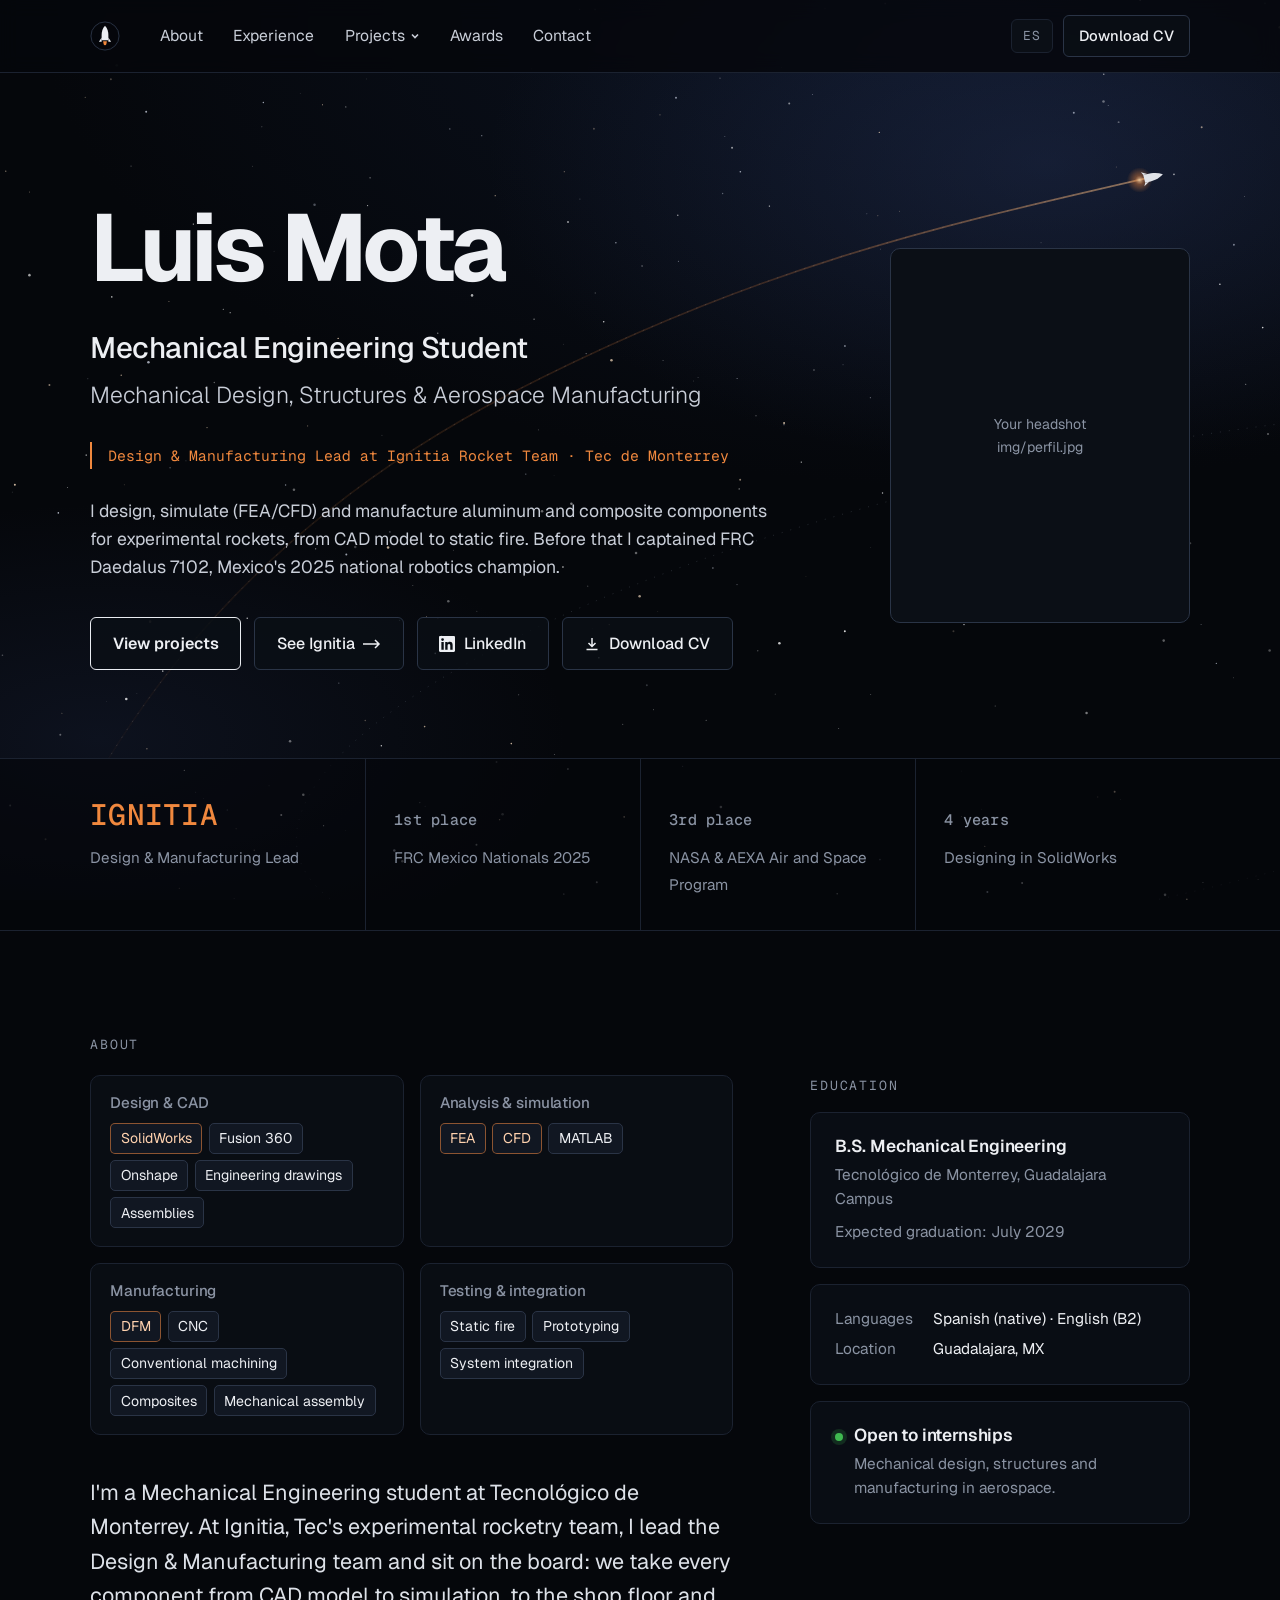
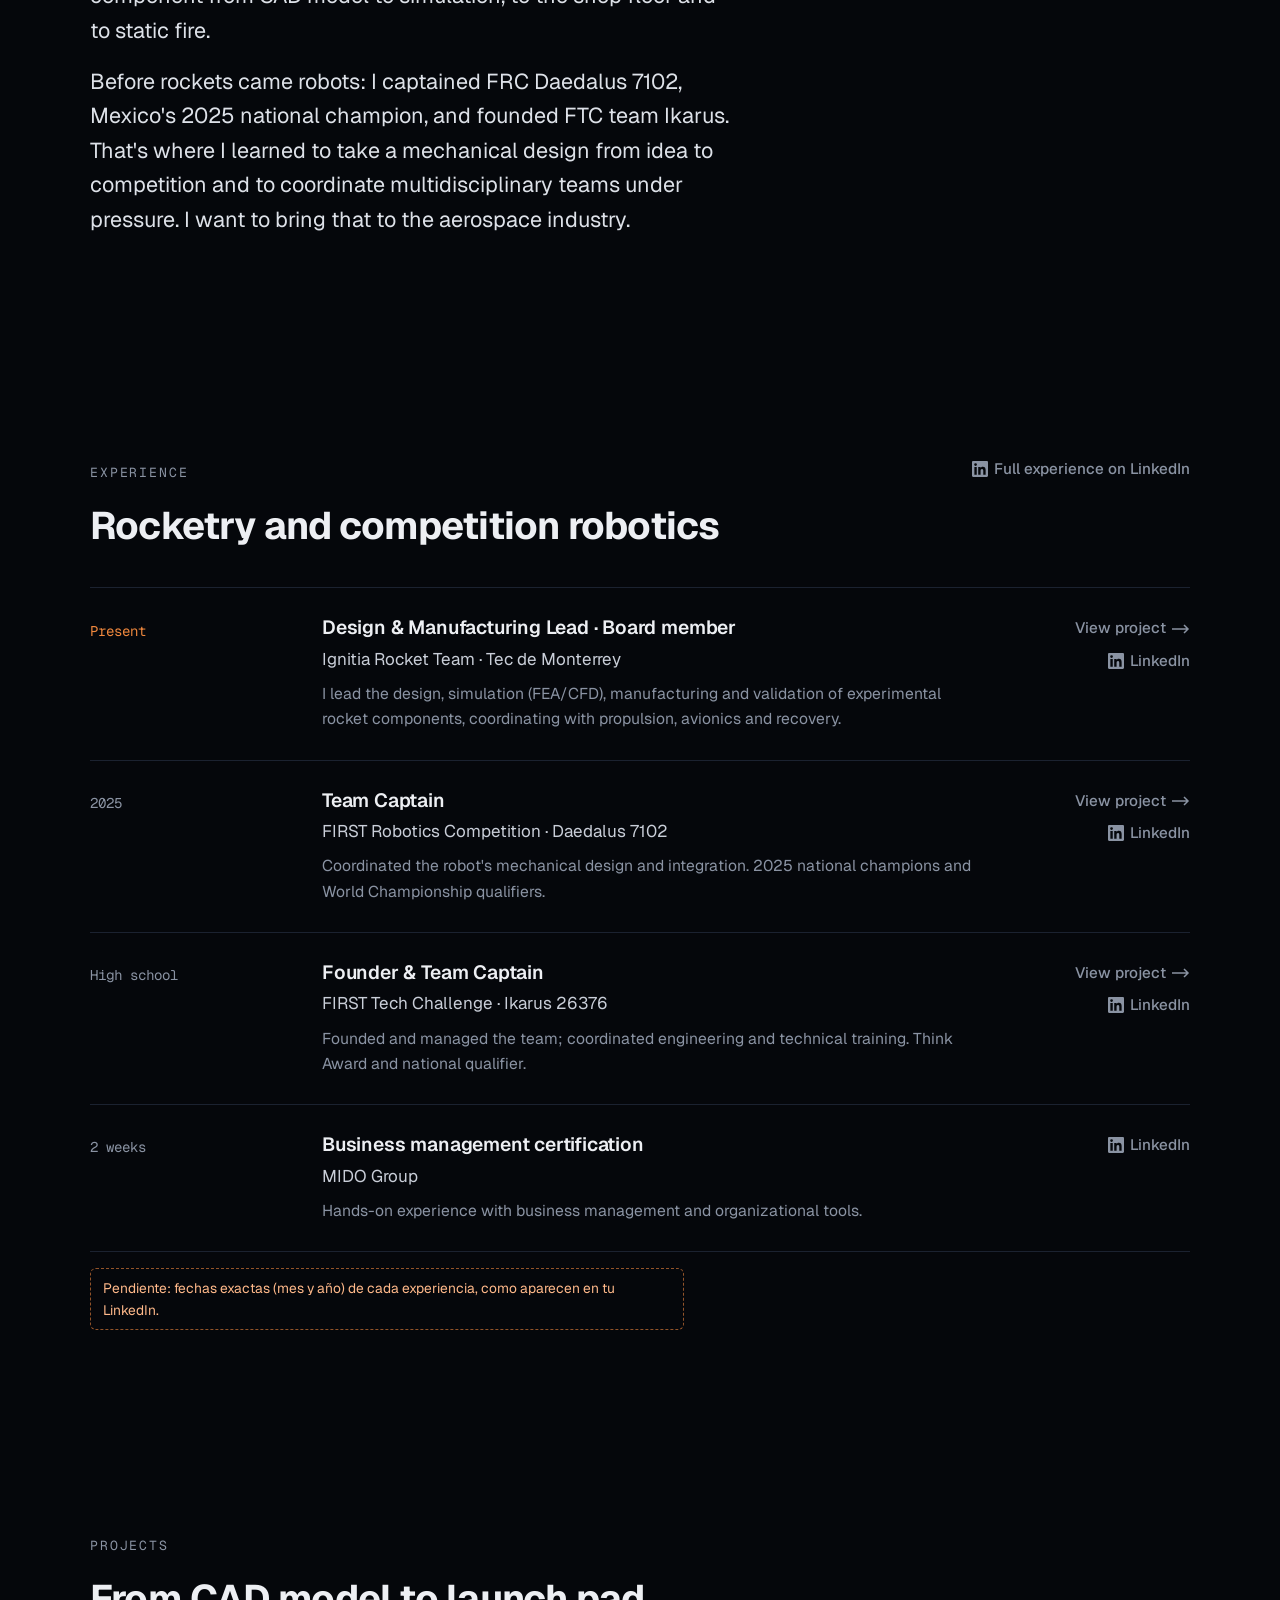
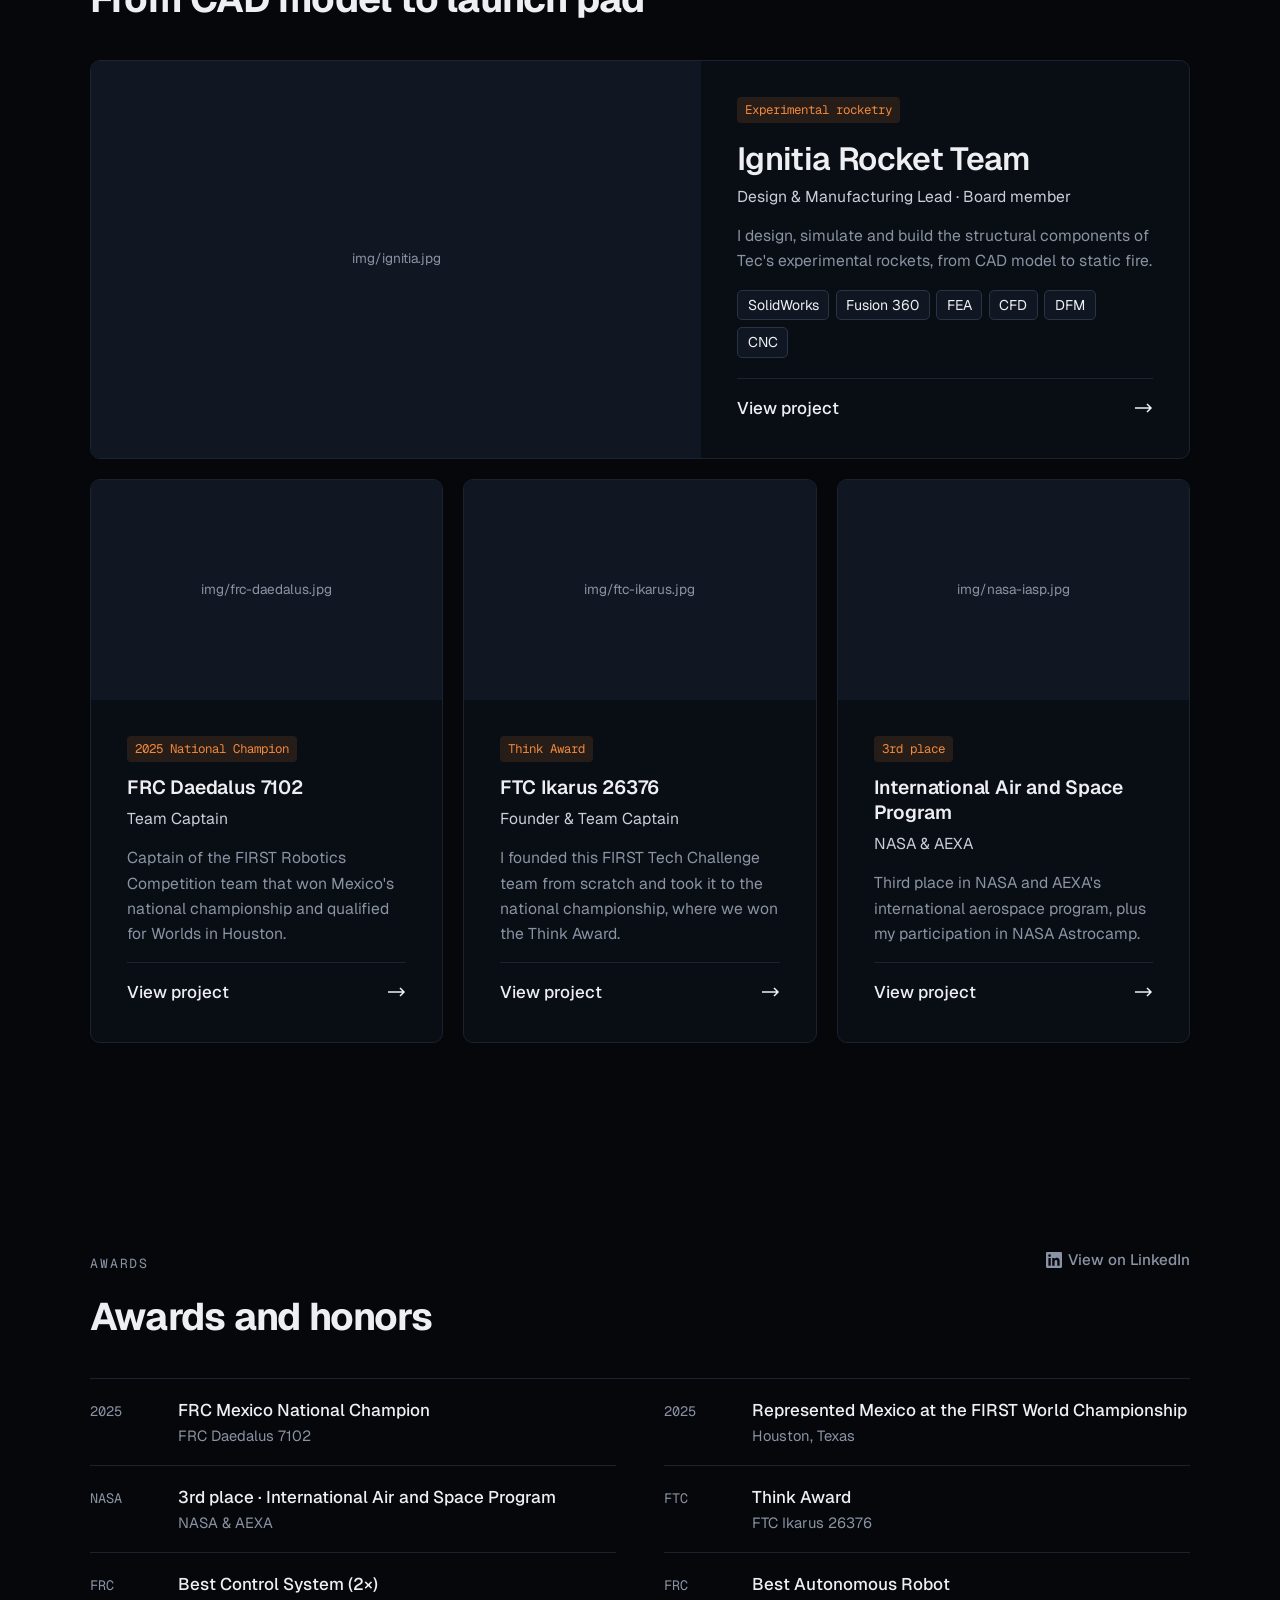
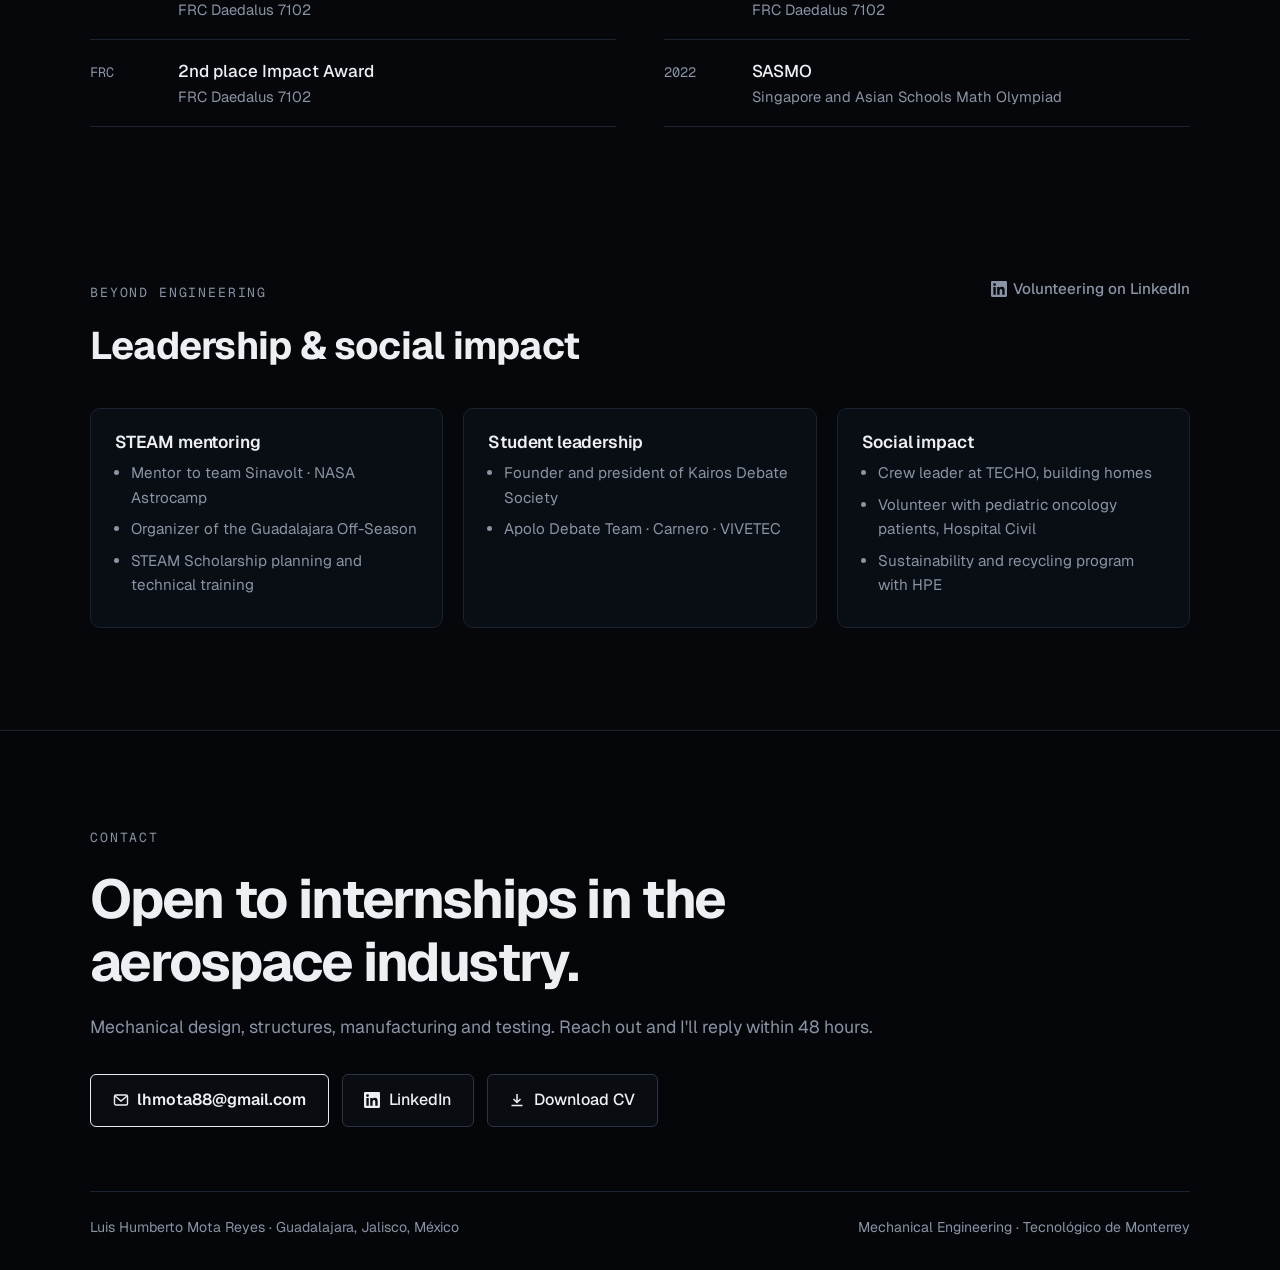
==== index.html @ 88ef59f8 "Add files via upload" ====
<!DOCTYPE html>
<html lang="es" data-lang="es" data-title-es="Luis Mota — Ingeniería Mecánica · Aeroespacial" data-title-en="Luis Mota — Mechanical Engineering · Aerospace">
<head>
<meta charset="utf-8">
<meta name="viewport" content="width=device-width, initial-scale=1">
<title>Luis Mota — Ingeniería Mecánica · Aeroespacial</title>
<meta name="description" content="Luis Humberto Mota Reyes, estudiante de Ingeniería Mecánica en el Tec de Monterrey. Líder de Diseño y Manufactura en Ignitia Rocket Team. Diseño mecánico, FEA, CFD y manufactura aeroespacial.">
<meta name="theme-color" content="#05070B">
<meta property="og:title" content="Luis Mota — Mechanical Engineering · Aerospace">
<meta property="og:description" content="Luis Humberto Mota Reyes, estudiante de Ingeniería Mecánica en el Tec de Monterrey. Líder de Diseño y Manufactura en Ignitia Rocket Team. Diseño mecánico, FEA, CFD y manufactura aeroespacial.">
<meta property="og:type" content="website">
<meta property="og:locale" content="es_MX"><meta property="og:locale:alternate" content="en_US">
<link rel="icon" href="data:image/svg+xml,<svg viewBox='0 0 32 32' aria-hidden='true'><circle cx='16' cy='16' r='15' fill='none' stroke='%232A3446'/><path d='M16 5c2.6 2.6 3.6 6 3.6 10v5.5h-7.2V15c0-4 1-7.4 3.6-10z' fill='%23EDEFF3'/><path d='M12.4 17.5 9.5 22h2.9zM19.6 17.5l2.9 4.5h-2.9z' fill='%23EDEFF3'/><path d='M14 21.5h4l-.6 3.2c-.4 1.6-2.4 1.6-2.8 0z' fill='%23F0883E'/></svg>">
<link rel="preconnect" href="https://fonts.googleapis.com"><link rel="preconnect" href="https://fonts.gstatic.com" crossorigin>
<link href="https://fonts.googleapis.com/css2?family=Geist:wght@300..800&family=Geist+Mono:wght@400;500&display=swap" rel="stylesheet">
<link rel="stylesheet" href="assets/styles.css">
</head>
<body>
<div class="sky" aria-hidden="true"></div>
<header class="top">
  <div class="wrap">
    <a class="logo" href="index.html" aria-label="Luis Mota"><svg viewBox="0 0 32 32" aria-hidden="true"><circle cx="16" cy="16" r="15" fill="none" stroke="#2A3446"/>
<path d="M16 5c2.6 2.6 3.6 6 3.6 10v5.5h-7.2V15c0-4 1-7.4 3.6-10z" fill="#EDEFF3"/>
<path d="M12.4 17.5 9.5 22h2.9zM19.6 17.5l2.9 4.5h-2.9z" fill="#EDEFF3"/>
<path d="M14 21.5h4l-.6 3.2c-.4 1.6-2.4 1.6-2.8 0z" fill="#F0883E"/></svg></a>
    <nav class="nav" aria-label="Principal">
      <a href="index.html#sobre-mi"><span data-l="es">Sobre mí</span><span data-l="en">About</span></a>
      <a href="index.html#experiencia"><span data-l="es">Experiencia</span><span data-l="en">Experience</span></a>
      <div class="dd"><button type="button" aria-haspopup="true"><span data-l="es">Proyectos</span><span data-l="en">Projects</span><svg viewBox="0 0 10 10" aria-hidden="true"><path d="M2 3.5l3 3 3-3"/></svg></button><div class="dd-menu"><a href="proyectos/ignitia.html">Ignitia Rocket Team<small><span data-l="es">Líder de Diseño y Manufactura · Mesa directiva</span><span data-l="en">Design &amp; Manufacturing Lead · Board member</span></small></a><a href="proyectos/frc-daedalus.html">FRC Daedalus 7102<small><span data-l="es">Capitán</span><span data-l="en">Team Captain</span></small></a><a href="proyectos/ftc-ikarus.html">FTC Ikarus 26376<small><span data-l="es">Fundador y capitán</span><span data-l="en">Founder &amp; Team Captain</span></small></a><a href="proyectos/nasa-iasp.html">International Air and Space Program<small><span data-l="es">NASA &amp; AEXA</span><span data-l="en">NASA &amp; AEXA</span></small></a></div></div>
      <a href="index.html#reconocimientos"><span data-l="es">Reconocimientos</span><span data-l="en">Awards</span></a>
      <a href="index.html#contacto"><span data-l="es">Contacto</span><span data-l="en">Contact</span></a>
    </nav>
    <div class="right">
      <button type="button" class="lang-btn">EN</button>
      <a class="btn sm" href="cv/Luis_Mota_CV.pdf" download><span data-l="es">Descargar CV</span><span data-l="en">Download CV</span></a>
    </div>
  </div>
</header>
<main><section class="hero" id="inicio">
  <div class="wrap">
    <div>
      <h1>Luis Mota</h1>
      <p class="t1" data-l="es">Estudiante de Ingeniería Mecánica</p><p class="t1" data-l="en">Mechanical Engineering Student</p>
      <p class="t2" data-l="es">Diseño mecánico, estructuras y manufactura aeroespacial</p><p class="t2" data-l="en">Mechanical Design, Structures &amp; Aerospace Manufacturing</p>
      <p class="roleline" data-l="es">Líder de Diseño y Manufactura en Ignitia Rocket Team · Tec de Monterrey</p><p class="roleline" data-l="en">Design &amp; Manufacturing Lead at Ignitia Rocket Team · Tec de Monterrey</p>
      <p class="desc" data-l="es">Diseño, simulo (FEA/CFD) y fabrico componentes de aluminio y materiales compuestos para cohetes experimentales, del modelo CAD a la prueba estática. Antes fui capitán de FRC Daedalus 7102, campeón nacional de robótica 2025.</p><p class="desc" data-l="en">I design, simulate (FEA/CFD) and manufacture aluminum and composite components for experimental rockets, from CAD model to static fire. Before that I captained FRC Daedalus 7102, Mexico's 2025 national robotics champion.</p>
      <div class="cta">
        <a class="btn primary" href="#proyectos"><span data-l="es">Ver proyectos</span><span data-l="en">View projects</span></a>
        <a class="btn" href="proyectos/ignitia.html"><span data-l="es">Ver Ignitia</span><span data-l="en">See Ignitia</span><svg class="arrow" viewBox="0 0 18 10" aria-hidden="true"><path d="M0 5h16M12 1l4 4-4 4"/></svg></a>
        <a class="btn" href="https://www.linkedin.com/in/luis-humberto-mota-reyes-05086a364" target="_blank" rel="noopener"><svg class="ico" viewBox="0 0 24 24" fill="currentColor" aria-hidden="true"><path d="M20.45 20.45h-3.56v-5.57c0-1.33-.02-3.04-1.85-3.04-1.85 0-2.14 1.45-2.14 2.94v5.67H9.34V9h3.42v1.56h.05c.48-.9 1.64-1.85 3.37-1.85 3.6 0 4.27 2.37 4.27 5.46v6.28zM5.34 7.43a2.06 2.06 0 1 1 0-4.13 2.06 2.06 0 0 1 0 4.13zM7.12 20.45H3.56V9h3.56v11.45zM22.22 0H1.77C.79 0 0 .77 0 1.73v20.54C0 23.23.79 24 1.77 24h20.45c.98 0 1.78-.77 1.78-1.73V1.73C24 .77 23.2 0 22.22 0z"/></svg>LinkedIn</a>
        <a class="btn" href="cv/Luis_Mota_CV.pdf" download><svg class="ico" viewBox="0 0 16 16" fill="none" stroke="currentColor" stroke-width="1.5" aria-hidden="true"><path d="M8 2v8M4.5 7 8 10.5 11.5 7M2.5 13.5h11"/></svg><span data-l="es">Descargar CV</span><span data-l="en">Download CV</span></a>
      </div>
    </div>
    <figure class="photo" style="margin:0">
      <img src="img/perfil.jpg" alt="Luis Humberto Mota Reyes" onerror="this.remove()">
      <span class="ph-txt"><span data-l="es">Tu foto profesional<br>img/perfil.jpg</span><span data-l="en">Your headshot<br>img/perfil.jpg</span></span>
    </figure>
  </div>
</section>
<div class="stats">
  <div class="wrap">
    <div class="stat"><b>IGNITIA</b><span><span data-l="es">Líder de Diseño y Manufactura</span><span data-l="en">Design &amp; Manufacturing Lead</span></span></div>
    <div class="stat"><b><span data-l="es">1er lugar</span><span data-l="en">1st place</span></b><span><span data-l="es">Nacional FRC México 2025</span><span data-l="en">FRC Mexico Nationals 2025</span></span></div>
    <div class="stat"><b><span data-l="es">3er lugar</span><span data-l="en">3rd place</span></b><span>NASA &amp; AEXA Air and Space Program</span></div>
    <div class="stat"><b><span data-l="es">4 años</span><span data-l="en">4 years</span></b><span><span data-l="es">Diseño en SolidWorks</span><span data-l="en">Designing in SolidWorks</span></span></div>
  </div>
</div>
<section id="sobre-mi">
  <div class="wrap">
    <span class="label"><span data-l="es">SOBRE MÍ</span><span data-l="en">ABOUT</span></span>
    <div class="about">
      <div>
        <div class="skills"><div class="skill"><h3><span data-l="es">Diseño y CAD</span><span data-l="en">Design &amp; CAD</span></h3><ul class="chips"><li class="key">SolidWorks</li><li>Fusion 360</li><li>Onshape</li><li><span data-l="es">Planos de ingeniería</span><span data-l="en">Engineering drawings</span></li><li><span data-l="es">Ensambles</span><span data-l="en">Assemblies</span></li></ul></div><div class="skill"><h3><span data-l="es">Análisis y simulación</span><span data-l="en">Analysis &amp; simulation</span></h3><ul class="chips"><li class="key">FEA</li><li class="key">CFD</li><li>MATLAB</li></ul></div><div class="skill"><h3><span data-l="es">Manufactura</span><span data-l="en">Manufacturing</span></h3><ul class="chips"><li class="key">DFM</li><li>CNC</li><li><span data-l="es">Maquinado convencional</span><span data-l="en">Conventional machining</span></li><li><span data-l="es">Materiales compuestos</span><span data-l="en">Composites</span></li><li><span data-l="es">Ensamble mecánico</span><span data-l="en">Mechanical assembly</span></li></ul></div><div class="skill"><h3><span data-l="es">Pruebas e integración</span><span data-l="en">Testing &amp; integration</span></h3><ul class="chips"><li>Static fire</li><li><span data-l="es">Desarrollo de prototipos</span><span data-l="en">Prototyping</span></li><li><span data-l="es">Integración de sistemas</span><span data-l="en">System integration</span></li></ul></div></div>
        <p class="lead" data-l="es">Soy estudiante de Ingeniería Mecánica en el Tecnológico de Monterrey. En Ignitia, el equipo de cohetería experimental del Tec, lidero el equipo de Diseño y Manufactura y formo parte de la mesa directiva: llevamos cada componente del modelo CAD a la simulación, al taller y a la prueba estática.</p><p class="lead" data-l="en">I'm a Mechanical Engineering student at Tecnológico de Monterrey. At Ignitia, Tec's experimental rocketry team, I lead the Design &amp; Manufacturing team and sit on the board: we take every component from CAD model to simulation, to the shop floor and to static fire.</p>
        <p class="lead" data-l="es">Antes de los cohetes vinieron los robots: fui capitán de FRC Daedalus 7102, campeón nacional en 2025, y fundé el equipo FTC Ikarus. Ahí aprendí a llevar un diseño mecánico de la idea a la competencia y a coordinar equipos multidisciplinarios bajo presión. Busco aplicar eso en la industria aeroespacial.</p><p class="lead" data-l="en">Before rockets came robots: I captained FRC Daedalus 7102, Mexico's 2025 national champion, and founded FTC team Ikarus. That's where I learned to take a mechanical design from idea to competition and to coordinate multidisciplinary teams under pressure. I want to bring that to the aerospace industry.</p>
      </div>
      <aside class="side">
        <span class="label" style="margin:0"><span data-l="es">EDUCACIÓN</span><span data-l="en">EDUCATION</span></span>
        <div class="card">
          <h3><span data-l="es">Ingeniería Mecánica</span><span data-l="en">B.S. Mechanical Engineering</span></h3>
          <p><span data-l="es">Tecnológico de Monterrey, Campus Guadalajara</span><span data-l="en">Tecnológico de Monterrey, Guadalajara Campus</span></p>
          <p style="margin-top:.5rem"><span data-l="es">Graduación esperada: julio 2029</span><span data-l="en">Expected graduation: July 2029</span></p>
        </div>
        <div class="card">
          <dl>
            <dt><span data-l="es">Idiomas</span><span data-l="en">Languages</span></dt><dd><span data-l="es">Español (nativo) · Inglés (B2)</span><span data-l="en">Spanish (native) · English (B2)</span></dd>
            <dt><span data-l="es">Ubicación</span><span data-l="en">Location</span></dt><dd>Guadalajara, MX</dd>
          </dl>
        </div>
        <div class="card open-to"><i aria-hidden="true"></i><div><h3><span data-l="es">Disponible para prácticas</span><span data-l="en">Open to internships</span></h3><p><span data-l="es">Diseño mecánico, estructuras y manufactura en el sector aeroespacial.</span><span data-l="en">Mechanical design, structures and manufacturing in aerospace.</span></p></div></div>
      </aside>
    </div>
  </div>
</section>
<section id="experiencia">
  <div class="wrap">
    <div class="sec-head">
      <div><span class="label"><span data-l="es">EXPERIENCIA</span><span data-l="en">EXPERIENCE</span></span><h2><span data-l="es">Cohetería y robótica de competencia</span><span data-l="en">Rocketry and competition robotics</span></h2></div>
      <a class="more" href="https://www.linkedin.com/in/luis-humberto-mota-reyes-05086a364/details/experience/" target="_blank" rel="noopener"><svg class="ico" viewBox="0 0 24 24" fill="currentColor" aria-hidden="true"><path d="M20.45 20.45h-3.56v-5.57c0-1.33-.02-3.04-1.85-3.04-1.85 0-2.14 1.45-2.14 2.94v5.67H9.34V9h3.42v1.56h.05c.48-.9 1.64-1.85 3.37-1.85 3.6 0 4.27 2.37 4.27 5.46v6.28zM5.34 7.43a2.06 2.06 0 1 1 0-4.13 2.06 2.06 0 0 1 0 4.13zM7.12 20.45H3.56V9h3.56v11.45zM22.22 0H1.77C.79 0 0 .77 0 1.73v20.54C0 23.23.79 24 1.77 24h20.45c.98 0 1.78-.77 1.78-1.73V1.73C24 .77 23.2 0 22.22 0z"/></svg><span data-l="es">Experiencia completa en LinkedIn</span><span data-l="en">Full experience on LinkedIn</span></a>
    </div>
    <ol class="exp"><li class="now">
  <span class="when"><span data-l="es">Actual</span><span data-l="en">Present</span></span>
  <div><h3><span data-l="es">Líder de Diseño y Manufactura · Mesa directiva</span><span data-l="en">Design &amp; Manufacturing Lead · Board member</span></h3><span class="org">Ignitia Rocket Team · Tec de Monterrey</span><p data-l="es">Lidero el diseño, simulación (FEA/CFD), manufactura y validación de componentes de cohetes experimentales, en coordinación con propulsión, aviónica y recuperación.</p><p data-l="en">I lead the design, simulation (FEA/CFD), manufacturing and validation of experimental rocket components, coordinating with propulsion, avionics and recovery.</p></div>
  <div class="links"><a class="more" href="proyectos/ignitia.html"><span data-l="es">Ver proyecto</span><span data-l="en">View project</span><svg class="arrow" viewBox="0 0 18 10" aria-hidden="true"><path d="M0 5h16M12 1l4 4-4 4"/></svg></a><a class="more" href="https://www.linkedin.com/in/luis-humberto-mota-reyes-05086a364/details/experience/" target="_blank" rel="noopener"><svg class="ico" viewBox="0 0 24 24" fill="currentColor" aria-hidden="true"><path d="M20.45 20.45h-3.56v-5.57c0-1.33-.02-3.04-1.85-3.04-1.85 0-2.14 1.45-2.14 2.94v5.67H9.34V9h3.42v1.56h.05c.48-.9 1.64-1.85 3.37-1.85 3.6 0 4.27 2.37 4.27 5.46v6.28zM5.34 7.43a2.06 2.06 0 1 1 0-4.13 2.06 2.06 0 0 1 0 4.13zM7.12 20.45H3.56V9h3.56v11.45zM22.22 0H1.77C.79 0 0 .77 0 1.73v20.54C0 23.23.79 24 1.77 24h20.45c.98 0 1.78-.77 1.78-1.73V1.73C24 .77 23.2 0 22.22 0z"/></svg>LinkedIn</a></div>
</li><li>
  <span class="when"><span data-l="es">2025</span><span data-l="en">2025</span></span>
  <div><h3><span data-l="es">Capitán</span><span data-l="en">Team Captain</span></h3><span class="org">FIRST Robotics Competition · Daedalus 7102</span><p data-l="es">Coordiné el diseño mecánico y la integración del robot. Campeones nacionales 2025 y clasificados al Mundial en Houston.</p><p data-l="en">Coordinated the robot's mechanical design and integration. 2025 national champions and World Championship qualifiers.</p></div>
  <div class="links"><a class="more" href="proyectos/frc-daedalus.html"><span data-l="es">Ver proyecto</span><span data-l="en">View project</span><svg class="arrow" viewBox="0 0 18 10" aria-hidden="true"><path d="M0 5h16M12 1l4 4-4 4"/></svg></a><a class="more" href="https://www.linkedin.com/in/luis-humberto-mota-reyes-05086a364/details/experience/" target="_blank" rel="noopener"><svg class="ico" viewBox="0 0 24 24" fill="currentColor" aria-hidden="true"><path d="M20.45 20.45h-3.56v-5.57c0-1.33-.02-3.04-1.85-3.04-1.85 0-2.14 1.45-2.14 2.94v5.67H9.34V9h3.42v1.56h.05c.48-.9 1.64-1.85 3.37-1.85 3.6 0 4.27 2.37 4.27 5.46v6.28zM5.34 7.43a2.06 2.06 0 1 1 0-4.13 2.06 2.06 0 0 1 0 4.13zM7.12 20.45H3.56V9h3.56v11.45zM22.22 0H1.77C.79 0 0 .77 0 1.73v20.54C0 23.23.79 24 1.77 24h20.45c.98 0 1.78-.77 1.78-1.73V1.73C24 .77 23.2 0 22.22 0z"/></svg>LinkedIn</a></div>
</li><li>
  <span class="when"><span data-l="es">Preparatoria</span><span data-l="en">High school</span></span>
  <div><h3><span data-l="es">Fundador y capitán</span><span data-l="en">Founder &amp; Team Captain</span></h3><span class="org">FIRST Tech Challenge · Ikarus 26376</span><p data-l="es">Fundé y administré el equipo; coordiné la ingeniería y la capacitación técnica. Think Award y clasificación al nacional.</p><p data-l="en">Founded and managed the team; coordinated engineering and technical training. Think Award and national qualifier.</p></div>
  <div class="links"><a class="more" href="proyectos/ftc-ikarus.html"><span data-l="es">Ver proyecto</span><span data-l="en">View project</span><svg class="arrow" viewBox="0 0 18 10" aria-hidden="true"><path d="M0 5h16M12 1l4 4-4 4"/></svg></a><a class="more" href="https://www.linkedin.com/in/luis-humberto-mota-reyes-05086a364/details/experience/" target="_blank" rel="noopener"><svg class="ico" viewBox="0 0 24 24" fill="currentColor" aria-hidden="true"><path d="M20.45 20.45h-3.56v-5.57c0-1.33-.02-3.04-1.85-3.04-1.85 0-2.14 1.45-2.14 2.94v5.67H9.34V9h3.42v1.56h.05c.48-.9 1.64-1.85 3.37-1.85 3.6 0 4.27 2.37 4.27 5.46v6.28zM5.34 7.43a2.06 2.06 0 1 1 0-4.13 2.06 2.06 0 0 1 0 4.13zM7.12 20.45H3.56V9h3.56v11.45zM22.22 0H1.77C.79 0 0 .77 0 1.73v20.54C0 23.23.79 24 1.77 24h20.45c.98 0 1.78-.77 1.78-1.73V1.73C24 .77 23.2 0 22.22 0z"/></svg>LinkedIn</a></div>
</li><li>
  <span class="when"><span data-l="es">2 semanas</span><span data-l="en">2 weeks</span></span>
  <div><h3><span data-l="es">Certificación en gestión empresarial</span><span data-l="en">Business management certification</span></h3><span class="org">MIDO Group</span><p data-l="es">Experiencia práctica con herramientas de gestión empresarial y organización.</p><p data-l="en">Hands-on experience with business management and organizational tools.</p></div>
  <div class="links"><a class="more" href="https://www.linkedin.com/in/luis-humberto-mota-reyes-05086a364/details/experience/" target="_blank" rel="noopener"><svg class="ico" viewBox="0 0 24 24" fill="currentColor" aria-hidden="true"><path d="M20.45 20.45h-3.56v-5.57c0-1.33-.02-3.04-1.85-3.04-1.85 0-2.14 1.45-2.14 2.94v5.67H9.34V9h3.42v1.56h.05c.48-.9 1.64-1.85 3.37-1.85 3.6 0 4.27 2.37 4.27 5.46v6.28zM5.34 7.43a2.06 2.06 0 1 1 0-4.13 2.06 2.06 0 0 1 0 4.13zM7.12 20.45H3.56V9h3.56v11.45zM22.22 0H1.77C.79 0 0 .77 0 1.73v20.54C0 23.23.79 24 1.77 24h20.45c.98 0 1.78-.77 1.78-1.73V1.73C24 .77 23.2 0 22.22 0z"/></svg>LinkedIn</a></div>
</li></ol>
    <span class="todo">Pendiente: fechas exactas (mes y año) de cada experiencia, como aparecen en tu LinkedIn.</span>
  </div>
</section>
<section id="proyectos">
  <div class="wrap">
    <div class="sec-head">
      <div><span class="label"><span data-l="es">PROYECTOS</span><span data-l="en">PROJECTS</span></span><h2><span data-l="es">Del modelo CAD a la plataforma de lanzamiento</span><span data-l="en">From CAD model to launch pad</span></h2></div>
    </div>
    <a class="feature" href="proyectos/ignitia.html">
  <figure class="media"><img src="img/ignitia.jpg" alt="Ignitia Rocket Team" loading="lazy" onerror="this.remove()"><span class="ph-txt">img/ignitia.jpg</span></figure>
  <div class="pbody">
    <span class="tag"><span data-l="es">Cohetería experimental</span><span data-l="en">Experimental rocketry</span></span>
    <h3>Ignitia Rocket Team</h3>
    <span class="role"><span data-l="es">Líder de Diseño y Manufactura · Mesa directiva</span><span data-l="en">Design &amp; Manufacturing Lead · Board member</span></span>
    <p data-l="es">Diseño, simulo y fabrico los componentes estructurales de los cohetes experimentales del Tec, del modelo CAD a la prueba estática.</p><p data-l="en">I design, simulate and build the structural components of Tec's experimental rockets, from CAD model to static fire.</p>
    <ul class="chips"><li>SolidWorks</li><li>Fusion 360</li><li>FEA</li><li>CFD</li><li>DFM</li><li>CNC</li></ul>
    <span class="go"><span data-l="es">Ver proyecto</span><span data-l="en">View project</span><svg class="arrow" viewBox="0 0 18 10" aria-hidden="true"><path d="M0 5h16M12 1l4 4-4 4"/></svg></span>
  </div>
</a>
    <div class="grid3"><a class="proj" href="proyectos/frc-daedalus.html">
  <figure class="media"><img src="img/frc-daedalus.jpg" alt="FRC Daedalus 7102" loading="lazy" onerror="this.remove()"><span class="ph-txt">img/frc-daedalus.jpg</span></figure>
  <div class="pbody">
    <span class="tag"><span data-l="es">Campeón Nacional 2025</span><span data-l="en">2025 National Champion</span></span>
    <h3>FRC Daedalus 7102</h3>
    <span class="role"><span data-l="es">Capitán</span><span data-l="en">Team Captain</span></span>
    <p data-l="es">Capitán del equipo de FIRST Robotics Competition que ganó el campeonato nacional de México y clasificó al Mundial en Houston.</p><p data-l="en">Captain of the FIRST Robotics Competition team that won Mexico's national championship and qualified for Worlds in Houston.</p>
    
    <span class="go"><span data-l="es">Ver proyecto</span><span data-l="en">View project</span><svg class="arrow" viewBox="0 0 18 10" aria-hidden="true"><path d="M0 5h16M12 1l4 4-4 4"/></svg></span>
  </div>
</a><a class="proj" href="proyectos/ftc-ikarus.html">
  <figure class="media"><img src="img/ftc-ikarus.jpg" alt="FTC Ikarus 26376" loading="lazy" onerror="this.remove()"><span class="ph-txt">img/ftc-ikarus.jpg</span></figure>
  <div class="pbody">
    <span class="tag"><span data-l="es">Think Award</span><span data-l="en">Think Award</span></span>
    <h3>FTC Ikarus 26376</h3>
    <span class="role"><span data-l="es">Fundador y capitán</span><span data-l="en">Founder &amp; Team Captain</span></span>
    <p data-l="es">Fundé desde cero este equipo de FIRST Tech Challenge y lo llevamos al campeonato nacional, donde ganamos el Think Award.</p><p data-l="en">I founded this FIRST Tech Challenge team from scratch and took it to the national championship, where we won the Think Award.</p>
    
    <span class="go"><span data-l="es">Ver proyecto</span><span data-l="en">View project</span><svg class="arrow" viewBox="0 0 18 10" aria-hidden="true"><path d="M0 5h16M12 1l4 4-4 4"/></svg></span>
  </div>
</a><a class="proj" href="proyectos/nasa-iasp.html">
  <figure class="media"><img src="img/nasa-iasp.jpg" alt="International Air and Space Program" loading="lazy" onerror="this.remove()"><span class="ph-txt">img/nasa-iasp.jpg</span></figure>
  <div class="pbody">
    <span class="tag"><span data-l="es">3er lugar</span><span data-l="en">3rd place</span></span>
    <h3>International Air and Space Program</h3>
    <span class="role"><span data-l="es">NASA &amp; AEXA</span><span data-l="en">NASA &amp; AEXA</span></span>
    <p data-l="es">Tercer lugar en el programa aeroespacial internacional de NASA y AEXA, además de mi participación en NASA Astrocamp.</p><p data-l="en">Third place in NASA and AEXA's international aerospace program, plus my participation in NASA Astrocamp.</p>
    
    <span class="go"><span data-l="es">Ver proyecto</span><span data-l="en">View project</span><svg class="arrow" viewBox="0 0 18 10" aria-hidden="true"><path d="M0 5h16M12 1l4 4-4 4"/></svg></span>
  </div>
</a></div>
  </div>
</section>
<section id="reconocimientos">
  <div class="wrap">
    <div class="sec-head">
      <div><span class="label"><span data-l="es">RECONOCIMIENTOS</span><span data-l="en">AWARDS</span></span><h2><span data-l="es">Premios y distinciones</span><span data-l="en">Awards and honors</span></h2></div>
      <a class="more" href="https://www.linkedin.com/in/luis-humberto-mota-reyes-05086a364/details/honors/" target="_blank" rel="noopener"><svg class="ico" viewBox="0 0 24 24" fill="currentColor" aria-hidden="true"><path d="M20.45 20.45h-3.56v-5.57c0-1.33-.02-3.04-1.85-3.04-1.85 0-2.14 1.45-2.14 2.94v5.67H9.34V9h3.42v1.56h.05c.48-.9 1.64-1.85 3.37-1.85 3.6 0 4.27 2.37 4.27 5.46v6.28zM5.34 7.43a2.06 2.06 0 1 1 0-4.13 2.06 2.06 0 0 1 0 4.13zM7.12 20.45H3.56V9h3.56v11.45zM22.22 0H1.77C.79 0 0 .77 0 1.73v20.54C0 23.23.79 24 1.77 24h20.45c.98 0 1.78-.77 1.78-1.73V1.73C24 .77 23.2 0 22.22 0z"/></svg><span data-l="es">Ver en LinkedIn</span><span data-l="en">View on LinkedIn</span></a>
    </div>
    <ul class="awards"><li><span class="yr">2025</span><div><strong><span data-l="es">Campeón Nacional FRC México</span><span data-l="en">FRC Mexico National Champion</span></strong><span class="sub">FRC Daedalus 7102</span></div></li><li><span class="yr">2025</span><div><strong><span data-l="es">Representante de México en el Mundial de robótica</span><span data-l="en">Represented Mexico at the FIRST World Championship</span></strong><span class="sub">Houston, Texas</span></div></li><li><span class="yr">NASA</span><div><strong><span data-l="es">3er lugar · International Air and Space Program</span><span data-l="en">3rd place · International Air and Space Program</span></strong><span class="sub">NASA &amp; AEXA</span></div></li><li><span class="yr">FTC</span><div><strong><span data-l="es">Think Award</span><span data-l="en">Think Award</span></strong><span class="sub">FTC Ikarus 26376</span></div></li><li><span class="yr">FRC</span><div><strong><span data-l="es">Mejor Sistema de Control (2 veces)</span><span data-l="en">Best Control System (2×)</span></strong><span class="sub">FRC Daedalus 7102</span></div></li><li><span class="yr">FRC</span><div><strong><span data-l="es">Mejor Robot Autónomo</span><span data-l="en">Best Autonomous Robot</span></strong><span class="sub">FRC Daedalus 7102</span></div></li><li><span class="yr">FRC</span><div><strong><span data-l="es">2º lugar Impact Award</span><span data-l="en">2nd place Impact Award</span></strong><span class="sub">FRC Daedalus 7102</span></div></li><li><span class="yr">2022</span><div><strong><span data-l="es">SASMO</span><span data-l="en">SASMO</span></strong><span class="sub">Singapore and Asian Schools Math Olympiad</span></div></li></ul>
  </div>
</section>
<section id="liderazgo" style="padding-top:clamp(2rem,4vw,3rem)">
  <div class="wrap">
    <div class="sec-head">
      <div><span class="label"><span data-l="es">MÁS ALLÁ DE LA INGENIERÍA</span><span data-l="en">BEYOND ENGINEERING</span></span><h2><span data-l="es">Liderazgo e impacto social</span><span data-l="en">Leadership &amp; social impact</span></h2></div>
      <a class="more" href="https://www.linkedin.com/in/luis-humberto-mota-reyes-05086a364/details/volunteering-experiences/" target="_blank" rel="noopener"><svg class="ico" viewBox="0 0 24 24" fill="currentColor" aria-hidden="true"><path d="M20.45 20.45h-3.56v-5.57c0-1.33-.02-3.04-1.85-3.04-1.85 0-2.14 1.45-2.14 2.94v5.67H9.34V9h3.42v1.56h.05c.48-.9 1.64-1.85 3.37-1.85 3.6 0 4.27 2.37 4.27 5.46v6.28zM5.34 7.43a2.06 2.06 0 1 1 0-4.13 2.06 2.06 0 0 1 0 4.13zM7.12 20.45H3.56V9h3.56v11.45zM22.22 0H1.77C.79 0 0 .77 0 1.73v20.54C0 23.23.79 24 1.77 24h20.45c.98 0 1.78-.77 1.78-1.73V1.73C24 .77 23.2 0 22.22 0z"/></svg><span data-l="es">Voluntariado en LinkedIn</span><span data-l="en">Volunteering on LinkedIn</span></a>
    </div>
    <div class="cols"><div class="card"><h3><span data-l="es">Mentoría STEAM</span><span data-l="en">STEAM mentoring</span></h3><div data-l="es"><ul><li>Mentor del equipo Sinavolt · NASA Astrocamp</li><li>Organización del Off-Season Guadalajara</li><li>Planeación de la Beca STEAM y capacitaciones técnicas</li></ul></div><div data-l="en"><ul><li>Mentor to team Sinavolt · NASA Astrocamp</li><li>Organizer of the Guadalajara Off-Season</li><li>STEAM Scholarship planning and technical training</li></ul></div></div><div class="card"><h3><span data-l="es">Liderazgo estudiantil</span><span data-l="en">Student leadership</span></h3><div data-l="es"><ul><li>Fundador y presidente de la Sociedad de Debate Kairos</li><li>Equipo de debate Apolo · Carnero · VIVETEC</li></ul></div><div data-l="en"><ul><li>Founder and president of Kairos Debate Society</li><li>Apolo Debate Team · Carnero · VIVETEC</li></ul></div></div><div class="card"><h3><span data-l="es">Impacto social</span><span data-l="en">Social impact</span></h3><div data-l="es"><ul><li>Líder de cuadrilla en TECHO, construcción de viviendas</li><li>Voluntariado con niños de oncología, Hospital Civil</li><li>Programa de sustentabilidad y reciclaje con HPE</li></ul></div><div data-l="en"><ul><li>Crew leader at TECHO, building homes</li><li>Volunteer with pediatric oncology patients, Hospital Civil</li><li>Sustainability and recycling program with HPE</li></ul></div></div></div>
  </div>
</section>
</main>
<section class="contact" id="contacto">
  <div class="wrap">
    <span class="label"><span data-l="es">CONTACTO</span><span data-l="en">CONTACT</span></span>
    <h2><span data-l="es">Abierto a prácticas profesionales en la industria aeroespacial.</span><span data-l="en">Open to internships in the aerospace industry.</span></h2>
    <p><span data-l="es">Diseño mecánico, estructuras, manufactura y pruebas. Escríbeme y te respondo en menos de 48 horas.</span><span data-l="en">Mechanical design, structures, manufacturing and testing. Reach out and I'll reply within 48 hours.</span></p>
    <div class="cta">
      <a class="btn primary" href="mailto:lhmota88@gmail.com"><svg class="ico" viewBox="0 0 16 16" fill="none" stroke="currentColor" stroke-width="1.4" aria-hidden="true"><rect x="1.5" y="3" width="13" height="10" rx="1.5"/><path d="m2 4 6 5 6-5"/></svg>lhmota88@gmail.com</a>
      <a class="btn" href="https://www.linkedin.com/in/luis-humberto-mota-reyes-05086a364" target="_blank" rel="noopener"><svg class="ico" viewBox="0 0 24 24" fill="currentColor" aria-hidden="true"><path d="M20.45 20.45h-3.56v-5.57c0-1.33-.02-3.04-1.85-3.04-1.85 0-2.14 1.45-2.14 2.94v5.67H9.34V9h3.42v1.56h.05c.48-.9 1.64-1.85 3.37-1.85 3.6 0 4.27 2.37 4.27 5.46v6.28zM5.34 7.43a2.06 2.06 0 1 1 0-4.13 2.06 2.06 0 0 1 0 4.13zM7.12 20.45H3.56V9h3.56v11.45zM22.22 0H1.77C.79 0 0 .77 0 1.73v20.54C0 23.23.79 24 1.77 24h20.45c.98 0 1.78-.77 1.78-1.73V1.73C24 .77 23.2 0 22.22 0z"/></svg>LinkedIn</a>
      <a class="btn" href="cv/Luis_Mota_CV.pdf" download><svg class="ico" viewBox="0 0 16 16" fill="none" stroke="currentColor" stroke-width="1.5" aria-hidden="true"><path d="M8 2v8M4.5 7 8 10.5 11.5 7M2.5 13.5h11"/></svg><span data-l="es">Descargar CV</span><span data-l="en">Download CV</span></a>
    </div>
    <div class="foot">
      <span>Luis Humberto Mota Reyes · Guadalajara, Jalisco, México</span>
      <span><span data-l="es">Ingeniería Mecánica · Tecnológico de Monterrey</span><span data-l="en">Mechanical Engineering · Tecnológico de Monterrey</span></span>
    </div>
  </div>
</section>
<script src="assets/main.js"></script>
</body>
</html>
---- assets/styles.css ----
:root{
  --bg:#05070B;
  --surface:#0B0F16;
  --surface-2:#111722;
  --border:#1B2230;
  --border-strong:#2A3446;
  --text:#EDEFF3;
  --muted:#8A93A3;
  --accent:#F0883E;          /* rocket-plume orange */
  --accent-soft:rgba(240,136,62,.12);
  --radius:10px;
  --measure:66ch;
  --mono:"Geist Mono",ui-monospace,monospace;
}
*{box-sizing:border-box}
html{scroll-behavior:smooth;background:var(--bg)}
html[data-lang="es"] [data-l="en"],
html[data-lang="en"] [data-l="es"]{display:none !important}
body{margin:0;color:var(--text);font-family:"Geist",system-ui,sans-serif;font-size:1.0625rem;line-height:1.6;-webkit-font-smoothing:antialiased}
.sky{position:fixed;inset:0;z-index:-1;pointer-events:none;
  background:url("sky.svg") center/cover no-repeat,radial-gradient(120% 90% at 75% 0%,#0C1322 0%,#05070B 60%)}
a{color:inherit}
:focus-visible{outline:2px solid var(--accent);outline-offset:3px;border-radius:4px}
img{max-width:100%;display:block}
.wrap{max-width:1180px;margin:0 auto;padding:0 clamp(1.25rem,4vw,2.5rem)}
p{margin:0 0 1rem;max-width:var(--measure)}
h2{font-weight:700;font-size:clamp(1.7rem,3.2vw,2.4rem);line-height:1.15;letter-spacing:-.02em;margin:0}
h3{font-weight:600;font-size:1.2rem;line-height:1.3;margin:0 0 .3rem;letter-spacing:-.01em}
section{padding:clamp(4rem,8vw,6.5rem) 0}
.label{font-family:var(--mono);font-size:.82rem;color:var(--muted);letter-spacing:.14em;margin:0 0 1.25rem;display:block}
.sec-head{display:flex;flex-wrap:wrap;align-items:baseline;justify-content:space-between;gap:.75rem 1.5rem;margin-bottom:2.5rem}
.sec-head p{margin:.5rem 0 0;color:var(--muted)}
.more{color:var(--muted);font-weight:500;font-size:.95rem;text-decoration:none;display:inline-flex;align-items:center;gap:.4rem}
.more:hover{color:var(--text)}
.ico{width:16px;height:16px;flex:none}
.arrow{width:18px;height:10px;stroke:currentColor;fill:none;stroke-width:1.5;flex:none;transition:transform .2s}

/* ---------- Header ---------- */
.top{position:sticky;top:0;z-index:30;background:rgba(5,7,11,.82);backdrop-filter:blur(10px);border-bottom:1px solid var(--border)}
.top .wrap{display:flex;align-items:center;gap:2.5rem;height:72px}
.logo{display:flex;align-items:center;gap:.6rem;text-decoration:none;font-weight:700;letter-spacing:-.01em}
.logo svg{width:30px;height:30px}
.nav{display:flex;align-items:center;gap:1.9rem;flex:1}
.nav > a,.dd > button{color:#C9CED8;text-decoration:none;font:inherit;font-size:.98rem;background:none;border:0;padding:0;cursor:pointer;display:inline-flex;align-items:center;gap:.3rem}
.nav > a:hover,.dd > button:hover{color:#fff}
.dd{position:relative}
.dd > button svg{width:10px;height:10px;stroke:currentColor;fill:none;stroke-width:1.6}
.dd-menu{position:absolute;top:calc(100% + 14px);left:-1rem;min-width:260px;background:var(--surface);border:1px solid var(--border-strong);border-radius:var(--radius);padding:.5rem;display:none;box-shadow:0 20px 40px rgba(0,0,0,.5)}
.dd-menu::before{content:"";position:absolute;inset:-16px 0 auto;height:16px}
.dd:hover .dd-menu,.dd:focus-within .dd-menu{display:block}
.dd-menu a{display:block;padding:.6rem .8rem;border-radius:6px;text-decoration:none;font-size:.95rem}
.dd-menu a small{display:block;color:var(--muted);font-size:.82rem}
.dd-menu a:hover{background:var(--surface-2)}
.right{display:flex;align-items:center;gap:.6rem;margin-left:auto}
.lang-btn{font-family:var(--mono);font-size:.8rem;letter-spacing:.08em;color:var(--muted);background:var(--surface);border:1px solid var(--border);border-radius:6px;padding:.45rem .7rem;cursor:pointer}
.lang-btn:hover{color:var(--text);border-color:var(--border-strong)}
@media (max-width:900px){.nav{display:none}.top .wrap{gap:1rem}}

/* ---------- Buttons ---------- */
.btn{display:inline-flex;align-items:center;gap:.55rem;font-weight:500;font-size:1rem;padding:.8rem 1.35rem;border-radius:6px;text-decoration:none;border:1px solid var(--border-strong);color:var(--text);background:rgba(11,15,22,.8);transition:border-color .2s,background .2s}
.btn:hover{border-color:#4A5568;background:var(--surface-2)}
.btn.primary{border-color:#E9ECF1;font-weight:600}
.btn.primary:hover{background:#fff;color:#05070B}
.btn.sm{padding:.5rem .95rem;font-size:.92rem}
.btn.accent{border-color:var(--accent);color:#FFD2AE}
.btn.accent:hover{background:var(--accent);color:#120A04}

/* ---------- Hero (same structure as the reference) ---------- */
.hero{padding:clamp(4rem,10vw,8rem) 0 clamp(3.5rem,7vw,5.5rem)}
.hero .wrap{display:grid;grid-template-columns:minmax(0,1fr) 300px;gap:clamp(2rem,5vw,5rem);align-items:center}
.hero h1{font-size:clamp(3rem,7.4vw,6.2rem);font-weight:700;letter-spacing:-.045em;line-height:1;margin:0 0 1.75rem}
.hero .t1{font-size:clamp(1.3rem,2.3vw,1.85rem);font-weight:500;letter-spacing:-.015em;margin:0 0 .4rem;max-width:none}
.hero .t2{font-size:clamp(1.1rem,1.8vw,1.45rem);font-weight:300;color:#C9CED8;margin:0 0 1.75rem;max-width:none}
.hero .roleline{font-family:var(--mono);font-size:.92rem;color:var(--accent);border-left:2px solid var(--accent);padding:.1rem 0 .1rem 1rem;margin:0 0 1.75rem;max-width:none}
.hero .desc{color:#C9CED8;font-size:1.1rem;max-width:58ch;margin-bottom:2.25rem}
.cta{display:flex;flex-wrap:wrap;gap:.8rem}
.photo{position:relative;aspect-ratio:4/5;border-radius:var(--radius);overflow:hidden;background:var(--surface);border:1px solid var(--border-strong);display:flex;align-items:center;justify-content:center}
.photo img{position:absolute;inset:0;width:100%;height:100%;object-fit:cover}
.photo .ph-txt{color:var(--muted);font-size:.88rem;text-align:center;padding:1rem}
@media (max-width:860px){.hero .wrap{grid-template-columns:1fr}.photo{order:-1;width:180px}}

/* stats band */
.stats{border-top:1px solid var(--border);border-bottom:1px solid var(--border);background:rgba(5,7,11,.65)}
.stats .wrap{display:grid;grid-template-columns:repeat(4,1fr)}
.stat{padding:2rem 1.75rem 2rem 0;border-left:1px solid var(--border);padding-left:1.75rem}
.stat:first-child{border-left:0;padding-left:0}
.stat b{display:block;font-family:var(--mono);font-weight:500;font-size:clamp(1.35rem,2.3vw,1.85rem);letter-spacing:.01em;margin-bottom:.35rem}
.stat:first-child b{color:var(--accent)}
.stat span{color:var(--muted);font-size:.95rem}
@media (max-width:860px){.stats .wrap{grid-template-columns:1fr 1fr}.stat:nth-child(3){border-left:0;padding-left:0}.stat:nth-child(n+3){border-top:1px solid var(--border)}}

/* ---------- About ---------- */
.about{display:grid;grid-template-columns:minmax(0,1fr) 380px;gap:clamp(2rem,6vw,5rem);align-items:start}
.skills{display:grid;grid-template-columns:repeat(2,1fr);gap:1rem;margin-bottom:2.5rem}
.skill{background:rgba(11,15,22,.85);border:1px solid var(--border);border-radius:var(--radius);padding:1.1rem 1.2rem}
.skill h3{font-size:.95rem;color:var(--muted);font-weight:500;margin-bottom:.6rem}
.chips{display:flex;flex-wrap:wrap;gap:.4rem;margin:0;padding:0;list-style:none}
.chips li{font-size:.88rem;background:var(--surface-2);border:1px solid var(--border-strong);border-radius:5px;padding:.2rem .6rem}
.chips li.key{border-color:rgba(240,136,62,.55);color:#FFD2AE}
.about .lead{font-size:clamp(1.15rem,1.7vw,1.35rem);line-height:1.6;color:#DDE1E8}
.side{display:flex;flex-direction:column;gap:1rem}
.card{background:rgba(11,15,22,.88);border:1px solid var(--border);border-radius:var(--radius);padding:1.4rem 1.5rem}
.card h3{font-size:1.08rem}
.card p{color:var(--muted);font-size:.96rem;margin:0}
.card dl{margin:0;display:grid;grid-template-columns:auto 1fr;gap:.35rem 1.25rem;font-size:.96rem}
.card dt{color:var(--muted)}
.card dd{margin:0}
.open-to{display:flex;gap:.7rem;align-items:flex-start}
.open-to i{width:8px;height:8px;border-radius:50%;background:#3FB950;box-shadow:0 0 0 4px rgba(63,185,80,.18);margin-top:.55rem;flex:none}
@media (max-width:980px){.about{grid-template-columns:1fr}}
@media (max-width:560px){.skills{grid-template-columns:1fr}}

/* ---------- Experience ---------- */
.exp{list-style:none;margin:0;padding:0;border-top:1px solid var(--border)}
.exp > li{display:grid;grid-template-columns:200px minmax(0,1fr) auto;gap:.5rem 2rem;padding:1.75rem 0;border-bottom:1px solid var(--border);align-items:start}
.exp .when{font-family:var(--mono);font-size:.88rem;color:var(--muted);padding-top:.2rem}
.exp li.now .when{color:var(--accent)}
.exp .org{color:#C9CED8;display:block;margin-bottom:.5rem}
.exp p{color:var(--muted);font-size:.98rem;margin:0}
.exp .links{display:flex;flex-direction:column;gap:.5rem;align-items:flex-end;white-space:nowrap}
@media (max-width:820px){.exp > li{grid-template-columns:1fr}.exp .links{flex-direction:row;align-items:center;gap:1.25rem}}

/* ---------- Projects ---------- */
.feature,.proj{display:grid;text-decoration:none;color:inherit;background:rgba(11,15,22,.9);border:1px solid var(--border);border-radius:var(--radius);overflow:hidden;transition:border-color .2s}
.feature:hover,.proj:hover{border-color:#3A4558}
.feature:hover .arrow,.proj:hover .arrow{transform:translateX(4px)}
.feature{grid-template-columns:1.25fr 1fr;margin-bottom:1.25rem}
.media{position:relative;background:var(--surface-2);display:flex;align-items:center;justify-content:center;margin:0;overflow:hidden}
.media img{position:absolute;inset:0;width:100%;height:100%;object-fit:cover}
.media .ph-txt{color:var(--muted);font-size:.85rem;text-align:center;padding:1rem}
.feature .media{min-height:380px}
.proj .media{aspect-ratio:16/10}
.pbody{padding:clamp(1.4rem,3vw,2.25rem);display:flex;flex-direction:column}
.feature h3{font-size:clamp(1.5rem,2.6vw,2rem);letter-spacing:-.02em}
.tag{align-self:flex-start;font-family:var(--mono);font-size:.78rem;color:var(--accent);background:var(--accent-soft);border-radius:4px;padding:.2rem .5rem;margin-bottom:.9rem}
.role{color:#C9CED8;display:block;margin-bottom:.9rem;font-size:.98rem}
.pbody p{color:var(--muted);font-size:.98rem}
.pbody .chips{margin-bottom:1.25rem}
.go{margin-top:auto;padding-top:1rem;border-top:1px solid var(--border);font-weight:500;display:flex;justify-content:space-between;align-items:center}
.grid3{display:grid;grid-template-columns:repeat(3,1fr);gap:1.25rem}
.proj{grid-template-rows:auto 1fr}
@media (max-width:980px){.grid3{grid-template-columns:1fr 1fr}}
@media (max-width:860px){.feature{grid-template-columns:1fr}.feature .media{min-height:220px}}
@media (max-width:620px){.grid3{grid-template-columns:1fr}}

/* ---------- Awards ---------- */
.awards{list-style:none;margin:0;padding:0;display:grid;grid-template-columns:1fr 1fr;gap:0 3rem;border-top:1px solid var(--border)}
.awards li{display:grid;grid-template-columns:4.5rem 1fr;gap:1rem;padding:1.1rem 0;border-bottom:1px solid var(--border);align-items:baseline}
.awards .yr{font-family:var(--mono);color:var(--muted);font-size:.85rem}
.awards strong{font-weight:500}
.awards .sub{display:block;color:var(--muted);font-size:.92rem}
@media (max-width:760px){.awards{grid-template-columns:1fr}}

/* ---------- Leadership (short) ---------- */
.cols{display:grid;grid-template-columns:repeat(3,1fr);gap:1.25rem}
.cols ul{margin:.5rem 0 0;padding-left:1rem;color:var(--muted);font-size:.95rem}
.cols li{margin-bottom:.45rem}
@media (max-width:820px){.cols{grid-template-columns:1fr}}

/* ---------- Contact ---------- */
.contact{border-top:1px solid var(--border);background:rgba(5,7,11,.7);padding:clamp(4rem,8vw,6rem) 0 2rem}
.contact h2{font-size:clamp(2rem,4.6vw,3.4rem);max-width:18ch;margin-bottom:1.25rem;letter-spacing:-.03em}
.contact p{color:var(--muted);font-size:1.1rem}
.contact .cta{margin:2rem 0 4rem}
.foot{display:flex;flex-wrap:wrap;justify-content:space-between;gap:1rem;color:var(--muted);font-size:.88rem;border-top:1px solid var(--border);padding-top:1.5rem}

/* pending markers: remove once filled */
.todo{display:block;margin:1rem 0 0;font-size:.86rem;color:#FFB98A;border:1px dashed rgba(240,136,62,.6);padding:.5rem .75rem;border-radius:6px;max-width:var(--measure)}

/* =================== Project detail page =================== */
.crumb{display:inline-flex;align-items:center;gap:.5rem;color:var(--muted);text-decoration:none;font-weight:500;font-size:.95rem;margin:2.5rem 0 2rem}
.crumb:hover{color:var(--text)}
.crumb .arrow{transform:scaleX(-1)}
.p-head h1{font-size:clamp(2.4rem,6vw,4.8rem);font-weight:700;letter-spacing:-.04em;line-height:1.02;margin:0 0 1.25rem}
.p-head .sum{font-size:clamp(1.1rem,1.6vw,1.3rem);color:#C9CED8;max-width:62ch}
.meta{display:grid;grid-template-columns:repeat(3,auto);justify-content:start;gap:.5rem 3.5rem;margin:2rem 0 2.5rem;padding:1.25rem 0;border-top:1px solid var(--border);border-bottom:1px solid var(--border)}
.meta dt{font-family:var(--mono);font-size:.78rem;letter-spacing:.1em;color:var(--muted)}
.meta dd{margin:.2rem 0 0;font-weight:500}
.cover{aspect-ratio:21/9;border-radius:var(--radius);border:1px solid var(--border);margin-bottom:clamp(3rem,6vw,4.5rem)}
.p-body{display:grid;grid-template-columns:minmax(0,1fr) 300px;gap:clamp(2rem,5vw,4.5rem);align-items:start;padding-bottom:clamp(3rem,6vw,5rem)}
.p-body h2{font-size:clamp(1.3rem,2.2vw,1.65rem);margin-bottom:1rem}
.blk{margin-bottom:2.75rem}
.blk p{color:#C9CED8}
.pts{margin:0;padding-left:1.15rem;max-width:var(--measure);color:#C9CED8}
.pts li{margin-bottom:.55rem}
.spec{position:sticky;top:96px}
.spec dl{display:block}
.spec dt{margin-top:1rem;font-size:.85rem}
.spec dt:first-child{margin-top:0}
.spec dd{margin:.25rem 0 0}
.gallery{display:grid;grid-template-columns:repeat(3,1fr);gap:1rem}
.gallery .media{aspect-ratio:4/3;border-radius:var(--radius);border:1px solid var(--border)}
.next{display:flex;justify-content:space-between;align-items:center;gap:1rem;text-decoration:none;padding:1.5rem 1.75rem;margin-bottom:clamp(3rem,6vw,5rem);background:rgba(11,15,22,.9);border:1px solid var(--border);border-radius:var(--radius)}
.next:hover{border-color:#3A4558}
.next:hover .arrow{transform:translateX(5px)}
.next small{display:block;color:var(--muted);font-size:.85rem}
.next strong{font-size:clamp(1.2rem,2.3vw,1.6rem);letter-spacing:-.02em;font-weight:600}
@media (max-width:900px){.p-body{grid-template-columns:1fr}.spec{position:static;order:-1}.gallery{grid-template-columns:1fr 1fr}.cover{aspect-ratio:16/10}.meta{grid-template-columns:1fr 1fr}}
@media (max-width:520px){.gallery{grid-template-columns:1fr}}

/* launch trajectory lives only in the hero */
.hero{position:relative;overflow:hidden}
.hero::before{content:"";position:absolute;inset:0;z-index:-1;pointer-events:none;
  background:url("launch.svg") right top/cover no-repeat;opacity:.95}
@media (max-width:860px){.hero::before{opacity:.5}}
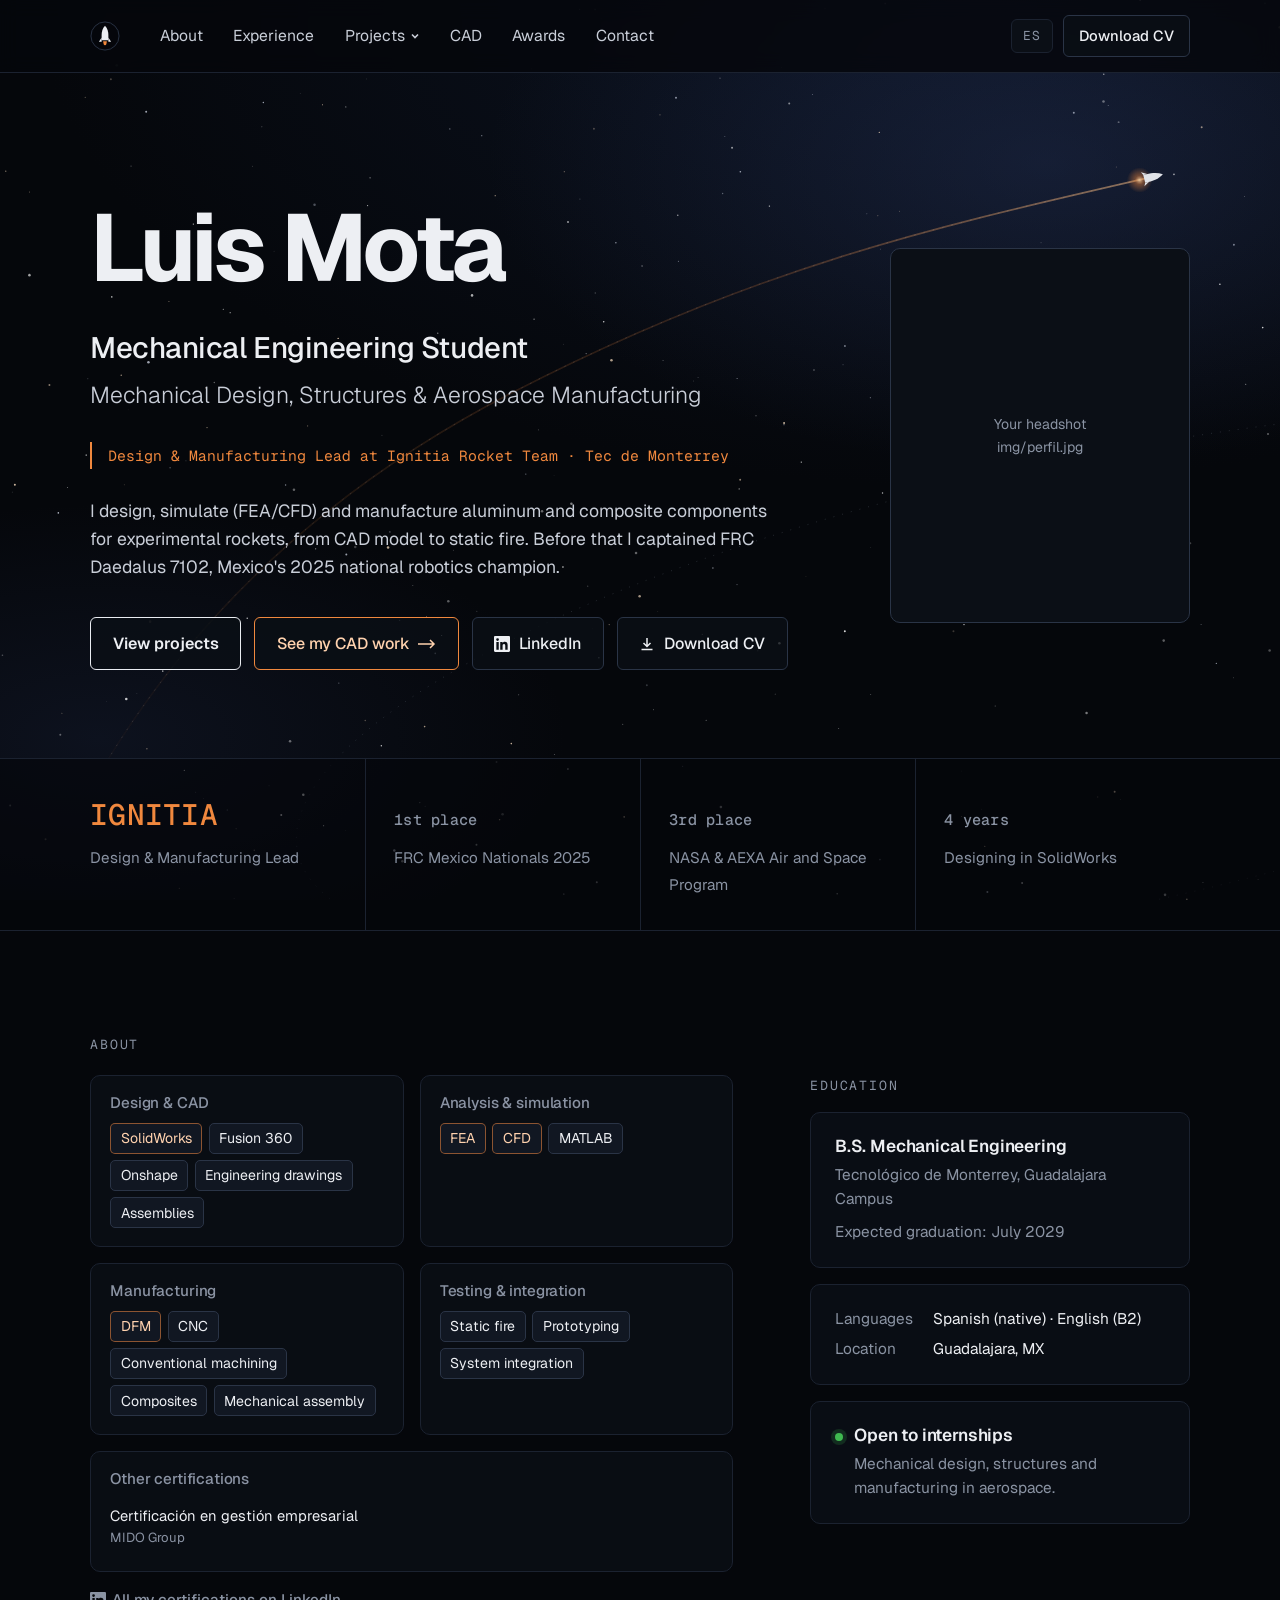
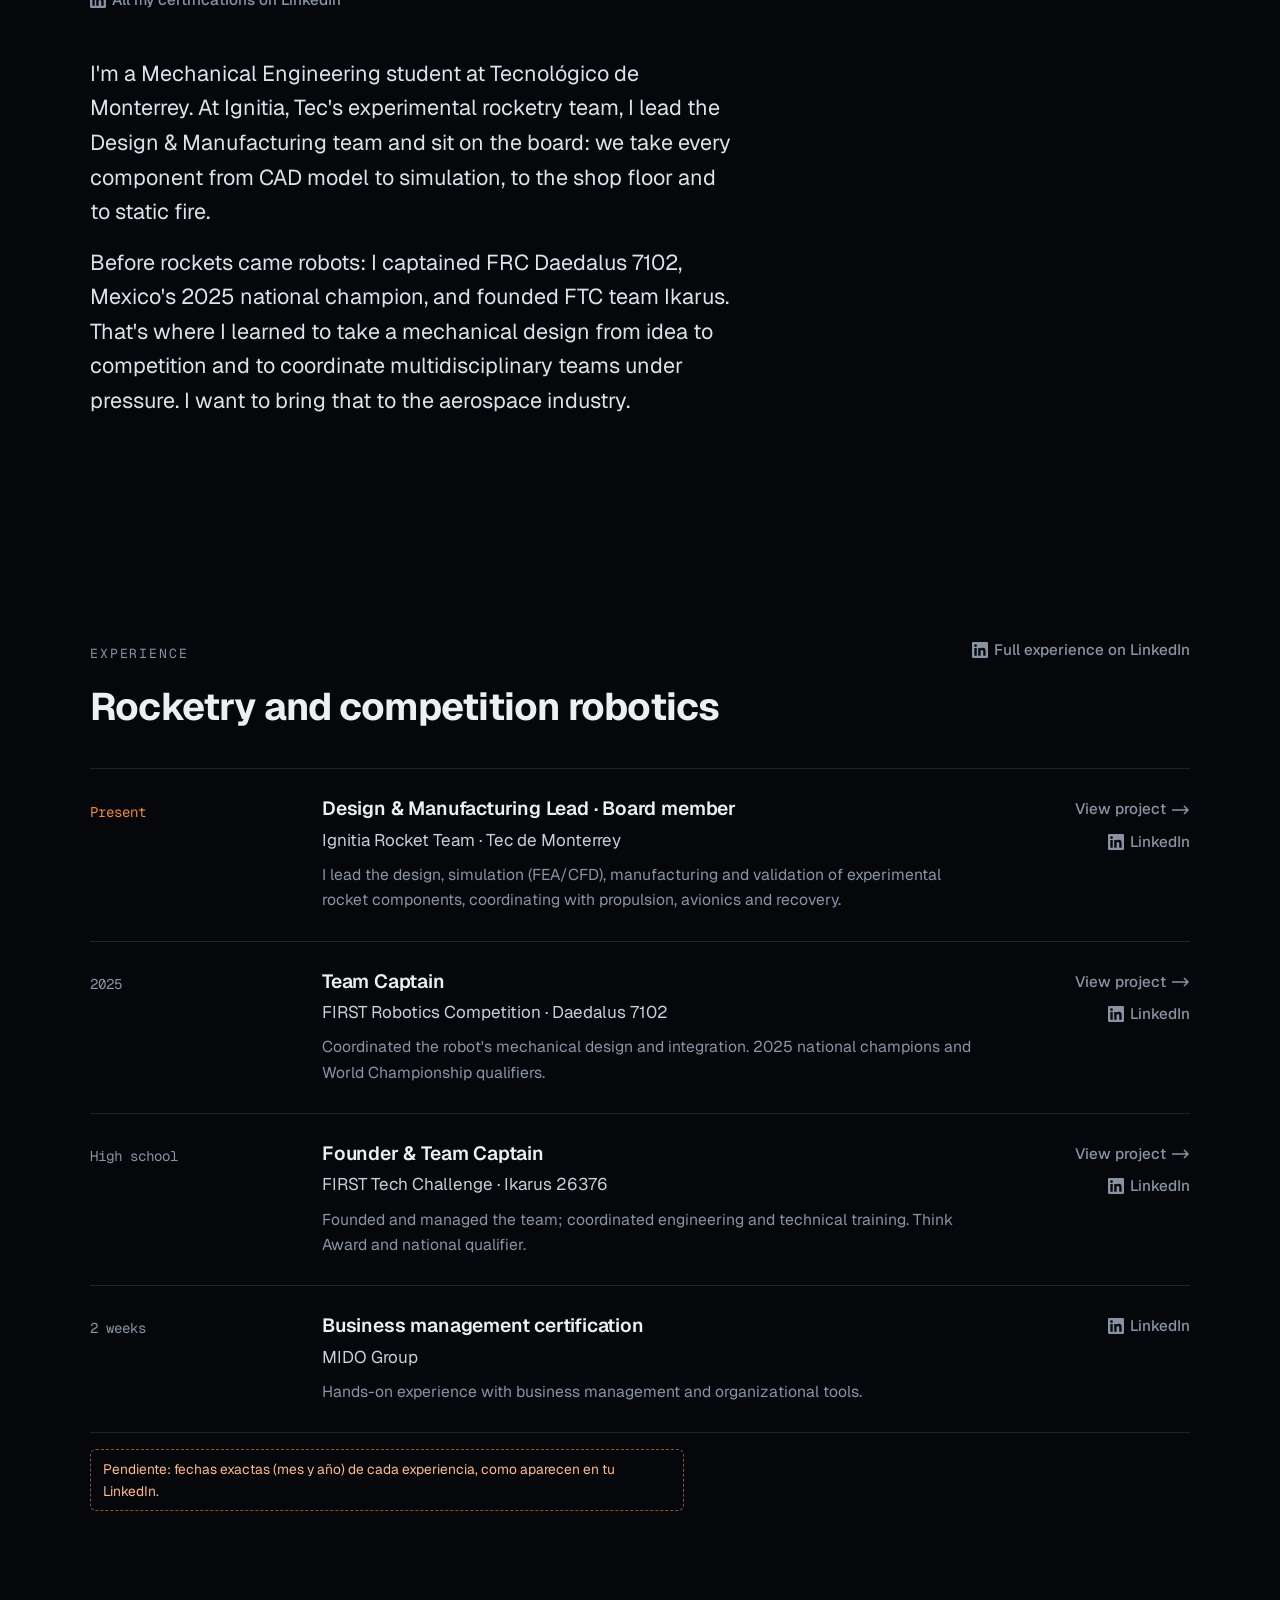
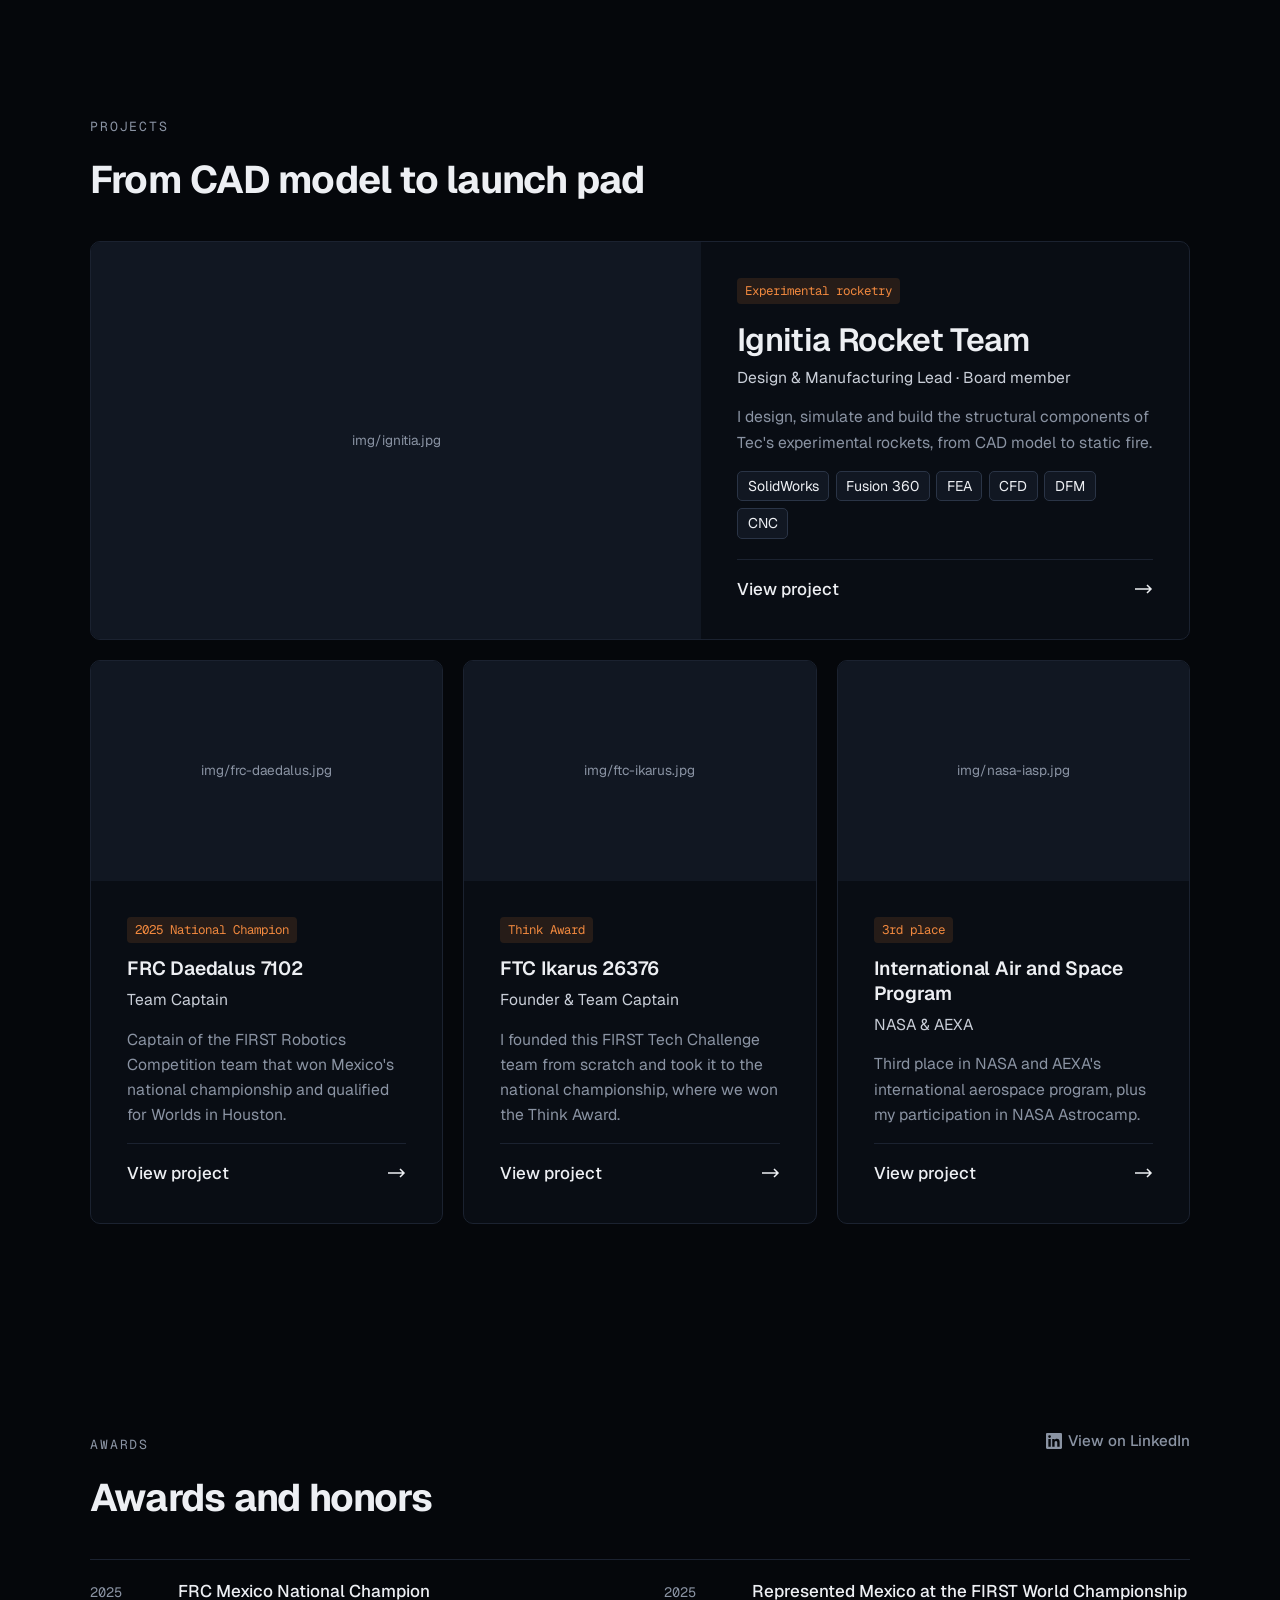
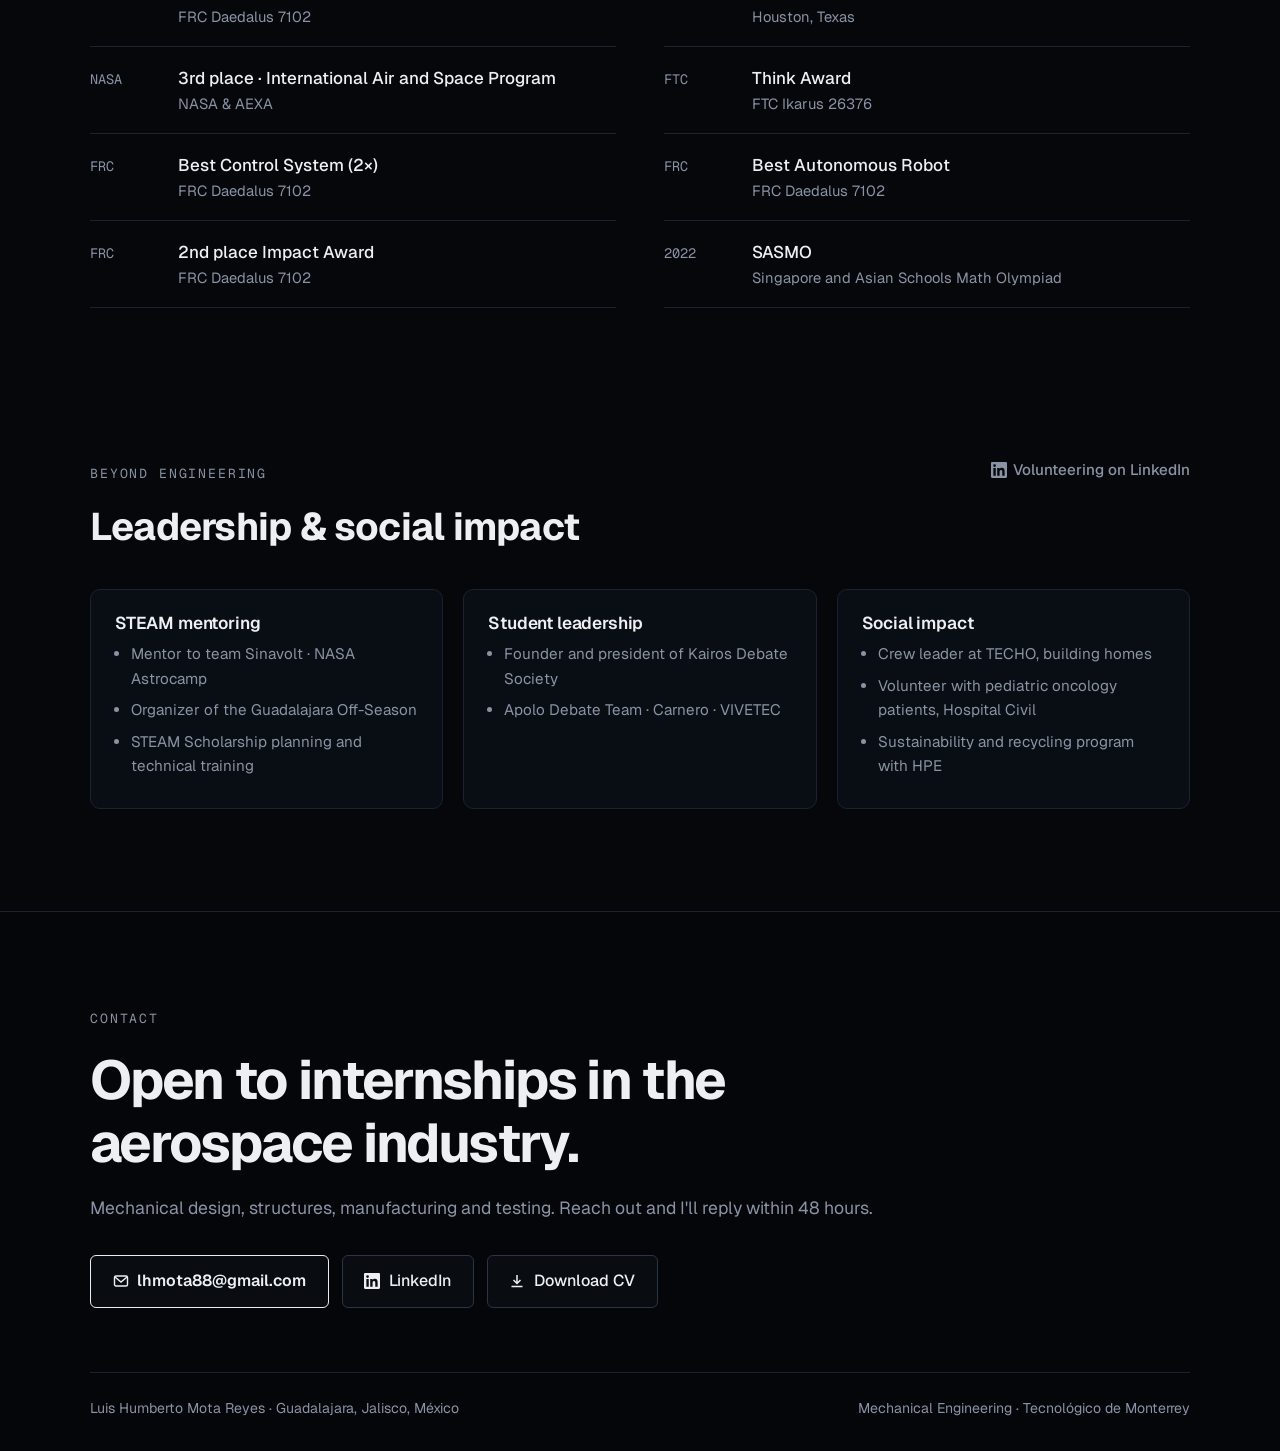
==== commit ce29db3b: "Add files via upload" ====
--- a/index.html
+++ b/index.html
@@ -1,5 +1,5 @@
 <!DOCTYPE html>
-<html lang="es" data-lang="es" data-title-es="Luis Mota — Ingeniería Mecánica · Aeroespacial" data-title-en="Luis Mota — Mechanical Engineering · Aerospace">
+<html lang="es" data-lang="es" data-base="" data-title-es="Luis Mota — Ingeniería Mecánica · Aeroespacial" data-title-en="Luis Mota — Mechanical Engineering · Aerospace">
 <head>
 <meta charset="utf-8">
 <meta name="viewport" content="width=device-width, initial-scale=1">
@@ -27,6 +27,7 @@
       <a href="index.html#sobre-mi"><span data-l="es">Sobre mí</span><span data-l="en">About</span></a>
       <a href="index.html#experiencia"><span data-l="es">Experiencia</span><span data-l="en">Experience</span></a>
       <div class="dd"><button type="button" aria-haspopup="true"><span data-l="es">Proyectos</span><span data-l="en">Projects</span><svg viewBox="0 0 10 10" aria-hidden="true"><path d="M2 3.5l3 3 3-3"/></svg></button><div class="dd-menu"><a href="proyectos/ignitia.html">Ignitia Rocket Team<small><span data-l="es">Líder de Diseño y Manufactura · Mesa directiva</span><span data-l="en">Design &amp; Manufacturing Lead · Board member</span></small></a><a href="proyectos/frc-daedalus.html">FRC Daedalus 7102<small><span data-l="es">Capitán</span><span data-l="en">Team Captain</span></small></a><a href="proyectos/ftc-ikarus.html">FTC Ikarus 26376<small><span data-l="es">Fundador y capitán</span><span data-l="en">Founder &amp; Team Captain</span></small></a><a href="proyectos/nasa-iasp.html">International Air and Space Program<small><span data-l="es">NASA &amp; AEXA</span><span data-l="en">NASA &amp; AEXA</span></small></a></div></div>
+      <a href="cad.html">CAD</a>
       <a href="index.html#reconocimientos"><span data-l="es">Reconocimientos</span><span data-l="en">Awards</span></a>
       <a href="index.html#contacto"><span data-l="es">Contacto</span><span data-l="en">Contact</span></a>
     </nav>
@@ -46,7 +47,7 @@
       <p class="desc" data-l="es">Diseño, simulo (FEA/CFD) y fabrico componentes de aluminio y materiales compuestos para cohetes experimentales, del modelo CAD a la prueba estática. Antes fui capitán de FRC Daedalus 7102, campeón nacional de robótica 2025.</p><p class="desc" data-l="en">I design, simulate (FEA/CFD) and manufacture aluminum and composite components for experimental rockets, from CAD model to static fire. Before that I captained FRC Daedalus 7102, Mexico's 2025 national robotics champion.</p>
       <div class="cta">
         <a class="btn primary" href="#proyectos"><span data-l="es">Ver proyectos</span><span data-l="en">View projects</span></a>
-        <a class="btn" href="proyectos/ignitia.html"><span data-l="es">Ver Ignitia</span><span data-l="en">See Ignitia</span><svg class="arrow" viewBox="0 0 18 10" aria-hidden="true"><path d="M0 5h16M12 1l4 4-4 4"/></svg></a>
+        <a class="btn accent" href="cad.html"><span data-l="es">Ver mis CAD</span><span data-l="en">See my CAD work</span><svg class="arrow" viewBox="0 0 18 10" aria-hidden="true"><path d="M0 5h16M12 1l4 4-4 4"/></svg></a>
         <a class="btn" href="https://www.linkedin.com/in/luis-humberto-mota-reyes-05086a364" target="_blank" rel="noopener"><svg class="ico" viewBox="0 0 24 24" fill="currentColor" aria-hidden="true"><path d="M20.45 20.45h-3.56v-5.57c0-1.33-.02-3.04-1.85-3.04-1.85 0-2.14 1.45-2.14 2.94v5.67H9.34V9h3.42v1.56h.05c.48-.9 1.64-1.85 3.37-1.85 3.6 0 4.27 2.37 4.27 5.46v6.28zM5.34 7.43a2.06 2.06 0 1 1 0-4.13 2.06 2.06 0 0 1 0 4.13zM7.12 20.45H3.56V9h3.56v11.45zM22.22 0H1.77C.79 0 0 .77 0 1.73v20.54C0 23.23.79 24 1.77 24h20.45c.98 0 1.78-.77 1.78-1.73V1.73C24 .77 23.2 0 22.22 0z"/></svg>LinkedIn</a>
         <a class="btn" href="cv/Luis_Mota_CV.pdf" download><svg class="ico" viewBox="0 0 16 16" fill="none" stroke="currentColor" stroke-width="1.5" aria-hidden="true"><path d="M8 2v8M4.5 7 8 10.5 11.5 7M2.5 13.5h11"/></svg><span data-l="es">Descargar CV</span><span data-l="en">Download CV</span></a>
       </div>
@@ -70,7 +71,7 @@
     <span class="label"><span data-l="es">SOBRE MÍ</span><span data-l="en">ABOUT</span></span>
     <div class="about">
       <div>
-        <div class="skills"><div class="skill"><h3><span data-l="es">Diseño y CAD</span><span data-l="en">Design &amp; CAD</span></h3><ul class="chips"><li class="key">SolidWorks</li><li>Fusion 360</li><li>Onshape</li><li><span data-l="es">Planos de ingeniería</span><span data-l="en">Engineering drawings</span></li><li><span data-l="es">Ensambles</span><span data-l="en">Assemblies</span></li></ul></div><div class="skill"><h3><span data-l="es">Análisis y simulación</span><span data-l="en">Analysis &amp; simulation</span></h3><ul class="chips"><li class="key">FEA</li><li class="key">CFD</li><li>MATLAB</li></ul></div><div class="skill"><h3><span data-l="es">Manufactura</span><span data-l="en">Manufacturing</span></h3><ul class="chips"><li class="key">DFM</li><li>CNC</li><li><span data-l="es">Maquinado convencional</span><span data-l="en">Conventional machining</span></li><li><span data-l="es">Materiales compuestos</span><span data-l="en">Composites</span></li><li><span data-l="es">Ensamble mecánico</span><span data-l="en">Mechanical assembly</span></li></ul></div><div class="skill"><h3><span data-l="es">Pruebas e integración</span><span data-l="en">Testing &amp; integration</span></h3><ul class="chips"><li>Static fire</li><li><span data-l="es">Desarrollo de prototipos</span><span data-l="en">Prototyping</span></li><li><span data-l="es">Integración de sistemas</span><span data-l="en">System integration</span></li></ul></div></div>
+        <div class="skills"><div class="skill"><h3><span data-l="es">Diseño y CAD</span><span data-l="en">Design &amp; CAD</span></h3><ul class="chips"><li class="key">SolidWorks</li><li>Fusion 360</li><li>Onshape</li><li><span data-l="es">Planos de ingeniería</span><span data-l="en">Engineering drawings</span></li><li><span data-l="es">Ensambles</span><span data-l="en">Assemblies</span></li></ul><div class="certs" data-area="diseno"></div></div><div class="skill"><h3><span data-l="es">Análisis y simulación</span><span data-l="en">Analysis &amp; simulation</span></h3><ul class="chips"><li class="key">FEA</li><li class="key">CFD</li><li>MATLAB</li></ul><div class="certs" data-area="analisis"></div></div><div class="skill"><h3><span data-l="es">Manufactura</span><span data-l="en">Manufacturing</span></h3><ul class="chips"><li class="key">DFM</li><li>CNC</li><li><span data-l="es">Maquinado convencional</span><span data-l="en">Conventional machining</span></li><li><span data-l="es">Materiales compuestos</span><span data-l="en">Composites</span></li><li><span data-l="es">Ensamble mecánico</span><span data-l="en">Mechanical assembly</span></li></ul><div class="certs" data-area="manufactura"></div></div><div class="skill"><h3><span data-l="es">Pruebas e integración</span><span data-l="en">Testing &amp; integration</span></h3><ul class="chips"><li>Static fire</li><li><span data-l="es">Desarrollo de prototipos</span><span data-l="en">Prototyping</span></li><li><span data-l="es">Integración de sistemas</span><span data-l="en">System integration</span></li></ul><div class="certs" data-area="pruebas"></div></div><div class="certs-other"></div></div><p class="certs-link"><a class="more" href="https://www.linkedin.com/in/luis-humberto-mota-reyes-05086a364/details/certifications/" target="_blank" rel="noopener"><svg class="ico" viewBox="0 0 24 24" fill="currentColor" aria-hidden="true"><path d="M20.45 20.45h-3.56v-5.57c0-1.33-.02-3.04-1.85-3.04-1.85 0-2.14 1.45-2.14 2.94v5.67H9.34V9h3.42v1.56h.05c.48-.9 1.64-1.85 3.37-1.85 3.6 0 4.27 2.37 4.27 5.46v6.28zM5.34 7.43a2.06 2.06 0 1 1 0-4.13 2.06 2.06 0 0 1 0 4.13zM7.12 20.45H3.56V9h3.56v11.45zM22.22 0H1.77C.79 0 0 .77 0 1.73v20.54C0 23.23.79 24 1.77 24h20.45c.98 0 1.78-.77 1.78-1.73V1.73C24 .77 23.2 0 22.22 0z"/></svg><span data-l="es">Todas mis certificaciones en LinkedIn</span><span data-l="en">All my certifications on LinkedIn</span></a></p>
         <p class="lead" data-l="es">Soy estudiante de Ingeniería Mecánica en el Tecnológico de Monterrey. En Ignitia, el equipo de cohetería experimental del Tec, lidero el equipo de Diseño y Manufactura y formo parte de la mesa directiva: llevamos cada componente del modelo CAD a la simulación, al taller y a la prueba estática.</p><p class="lead" data-l="en">I'm a Mechanical Engineering student at Tecnológico de Monterrey. At Ignitia, Tec's experimental rocketry team, I lead the Design &amp; Manufacturing team and sit on the board: we take every component from CAD model to simulation, to the shop floor and to static fire.</p>
         <p class="lead" data-l="es">Antes de los cohetes vinieron los robots: fui capitán de FRC Daedalus 7102, campeón nacional en 2025, y fundé el equipo FTC Ikarus. Ahí aprendí a llevar un diseño mecánico de la idea a la competencia y a coordinar equipos multidisciplinarios bajo presión. Busco aplicar eso en la industria aeroespacial.</p><p class="lead" data-l="en">Before rockets came robots: I captained FRC Daedalus 7102, Mexico's 2025 national champion, and founded FTC team Ikarus. That's where I learned to take a mechanical design from idea to competition and to coordinate multidisciplinary teams under pressure. I want to bring that to the aerospace industry.</p>
       </div>
@@ -202,6 +203,9 @@
     </div>
   </div>
 </section>
+<script src="assets/data/certificaciones.js"></script>
+<script src="assets/data/cad.js"></script>
+<script src="assets/render.js"></script>
 <script src="assets/main.js"></script>
 </body>
 </html>
--- a/assets/styles.css
+++ b/assets/styles.css
@@ -203,3 +203,31 @@
 .hero::before{content:"";position:absolute;inset:0;z-index:-1;pointer-events:none;
   background:url("launch.svg") right top/cover no-repeat;opacity:.95}
 @media (max-width:860px){.hero::before{opacity:.5}}
+
+/* ---------- Certifications inside skill cards ---------- */
+.certs{margin-top:1rem;padding-top:.85rem;border-top:1px solid var(--border)}
+.certs h4{font-family:var(--mono);font-weight:500;font-size:.75rem;letter-spacing:.12em;color:var(--accent);margin:0 0 .5rem;text-transform:uppercase}
+.certs ul{list-style:none;margin:0;padding:0}
+.certs li{font-size:.92rem;padding:.3rem 0}
+.certs li a{text-decoration-color:var(--border-strong);text-underline-offset:3px}
+.certs li a:hover{text-decoration-color:var(--accent)}
+.certs small{display:block;color:var(--muted);font-size:.82rem}
+.certs-other{grid-column:1 / -1}
+.certs-other .certs{border-top:0;margin-top:.25rem;padding-top:0}
+.certs-other ul{display:grid;grid-template-columns:repeat(auto-fill,minmax(240px,1fr));gap:.25rem 1.5rem}
+.certs-link{margin:-1.5rem 0 2.5rem}
+
+/* ---------- CAD portfolio ---------- */
+.cad-grid{display:grid;grid-template-columns:repeat(2,1fr);gap:1.25rem;padding-bottom:clamp(3rem,6vw,5rem)}
+.cad{display:grid;grid-template-rows:auto 1fr;background:rgba(11,15,22,.9);border:1px solid var(--border);border-radius:var(--radius);overflow:hidden}
+.cad .media{aspect-ratio:16/10}
+.cad .pbody p{color:#C9CED8}
+.files{display:flex;flex-wrap:wrap;gap:.5rem;margin-top:auto;padding-top:1rem;border-top:1px solid var(--border)}
+.cad-links{display:flex;flex-wrap:wrap;gap:1.25rem;margin-top:1rem}
+.empty{color:var(--muted);padding:3rem 0}
+.how{margin-bottom:clamp(3rem,6vw,5rem)}
+.how ol{margin:.5rem 0 0;padding-left:1.2rem;color:#C9CED8;font-size:.96rem}
+.how li{margin-bottom:.4rem}
+.how code{font-family:var(--mono);font-size:.85em;background:var(--surface-2);border:1px solid var(--border);border-radius:4px;padding:.05rem .35rem}
+@media (max-width:760px){.cad-grid{grid-template-columns:1fr}}
+.cad-grid{margin-top:2.5rem}
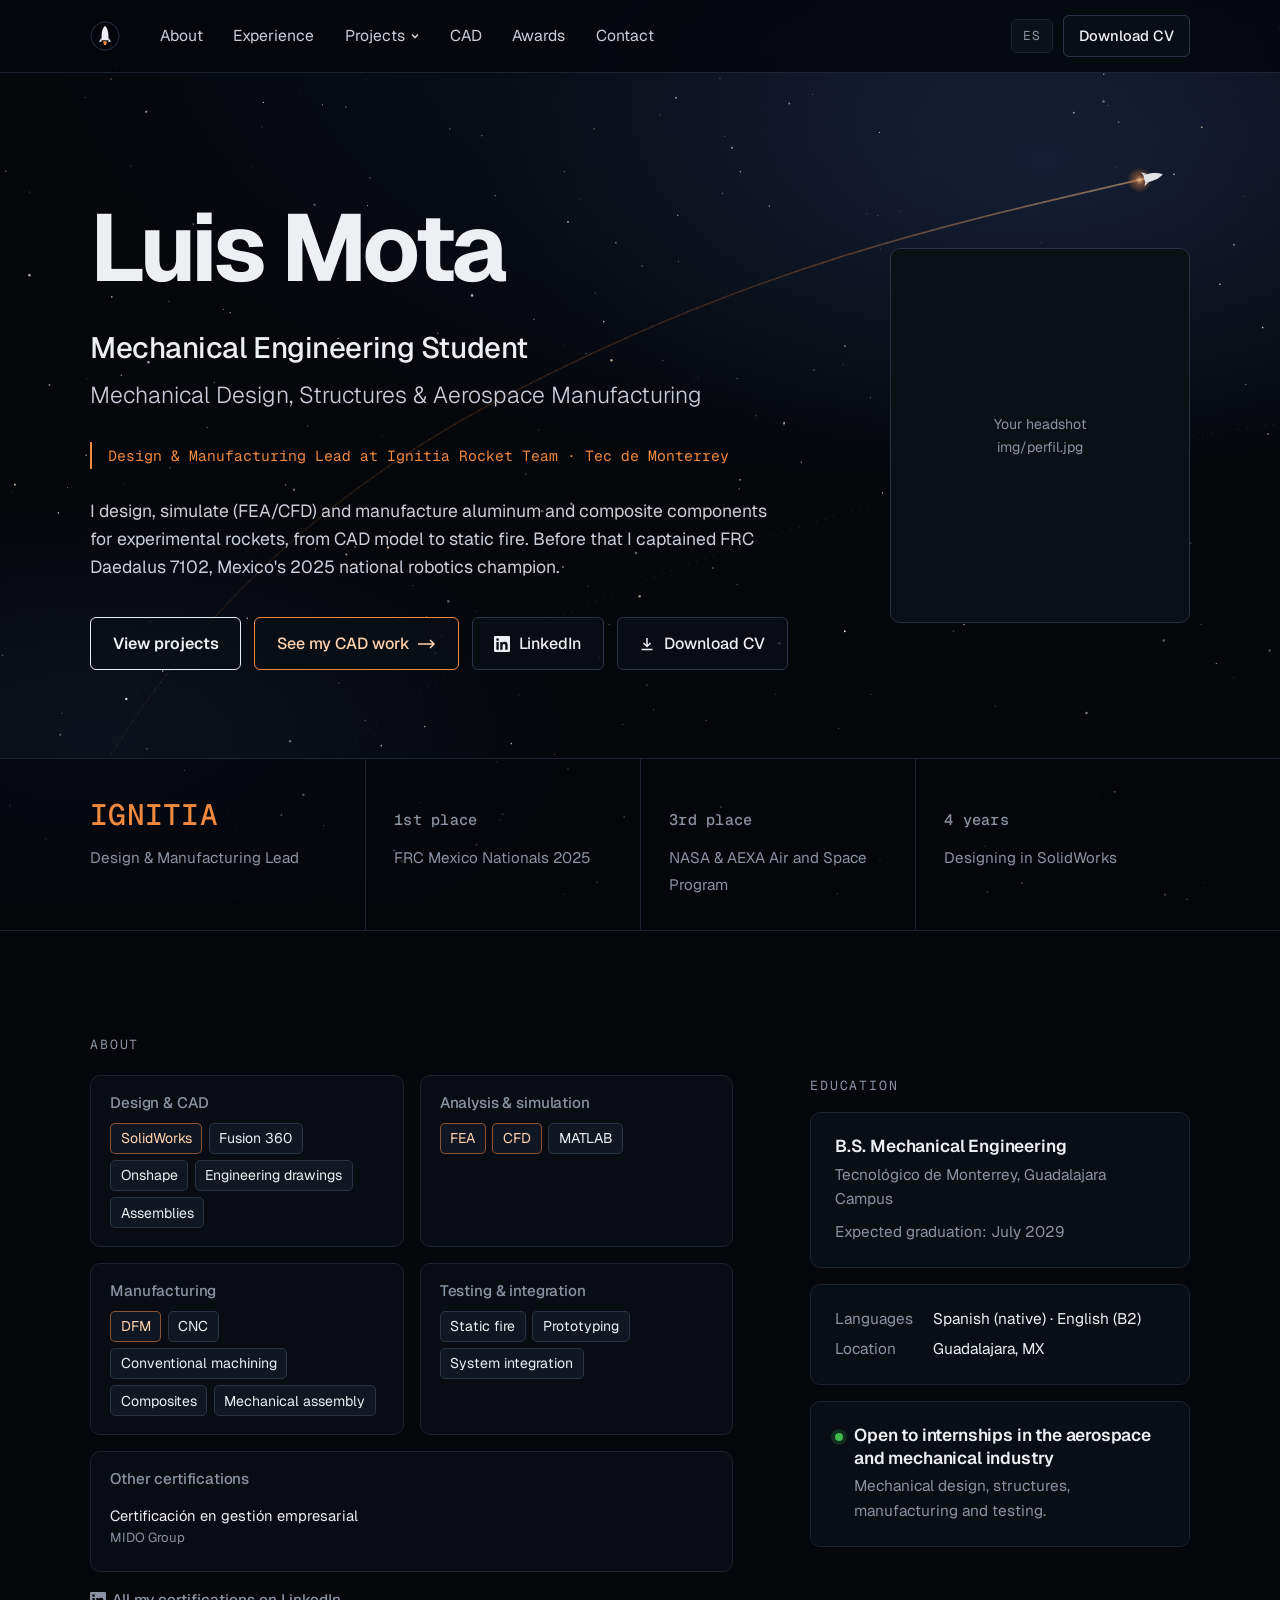
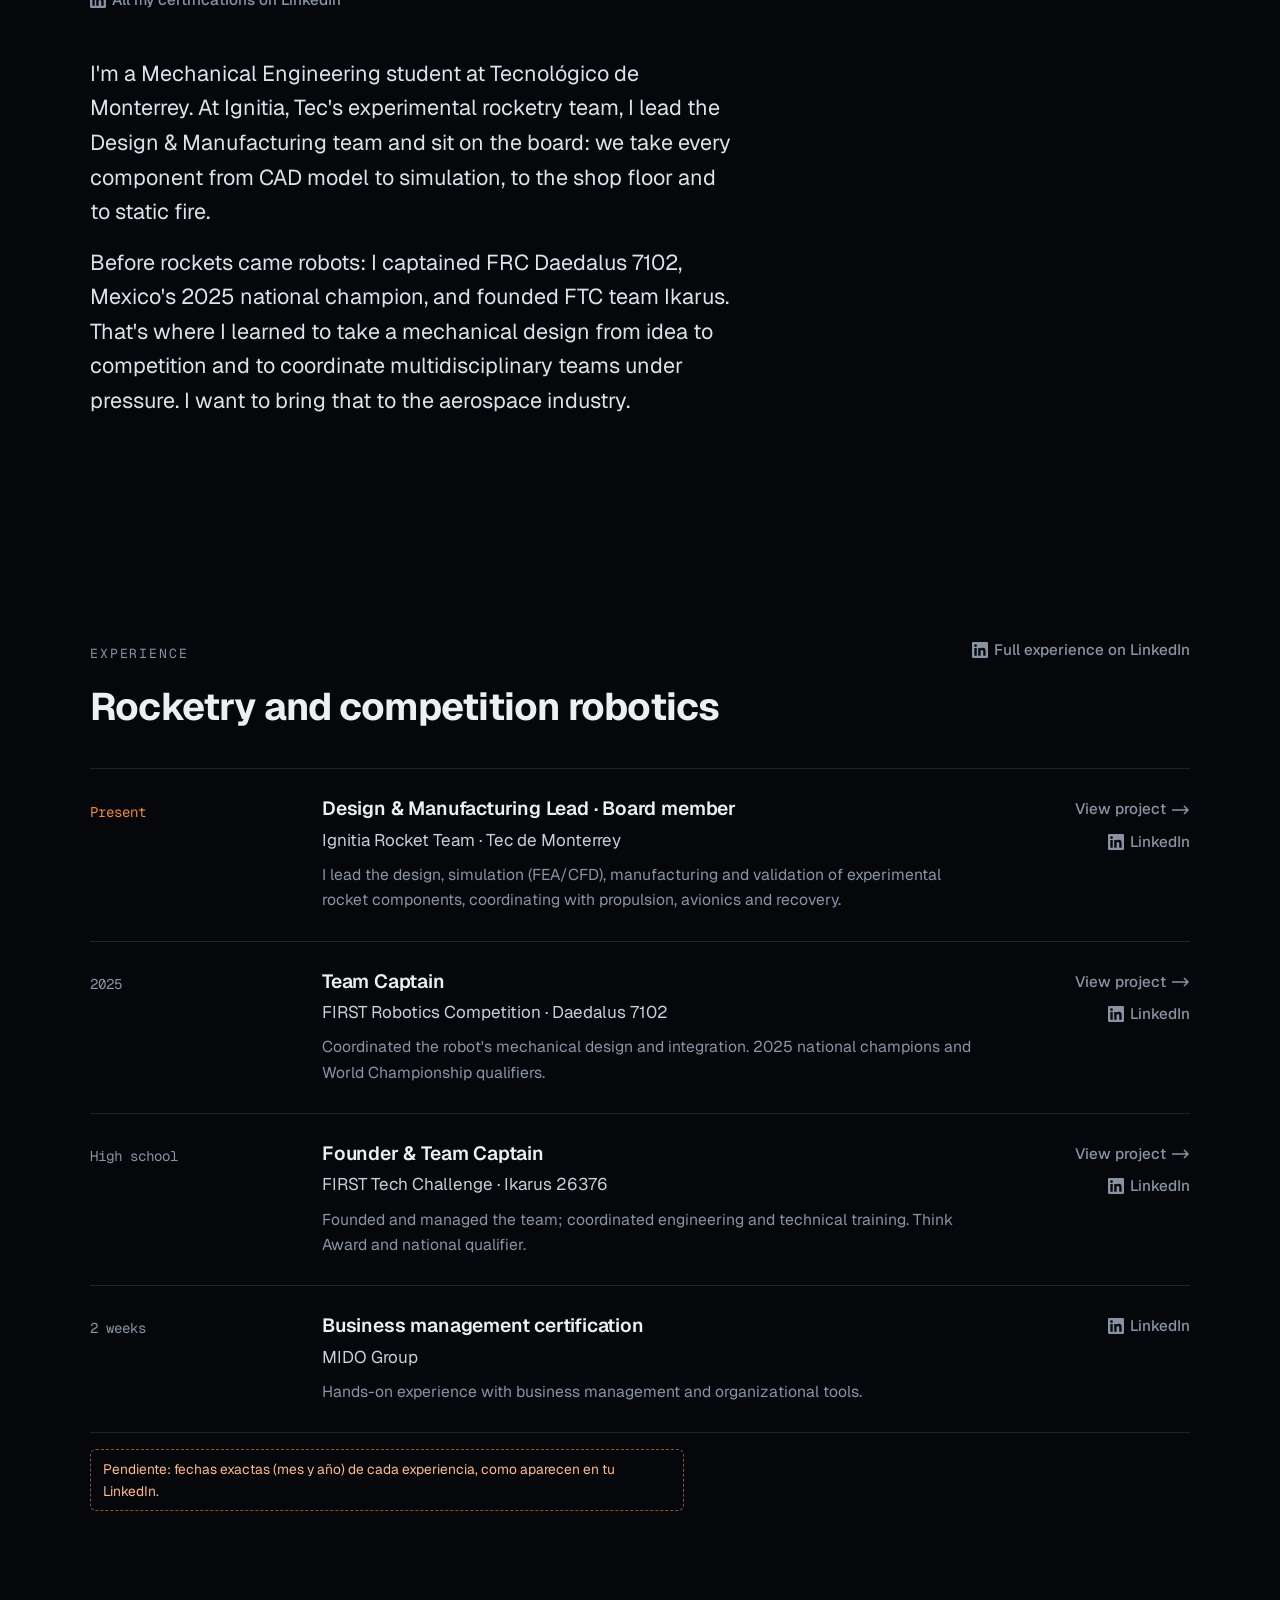
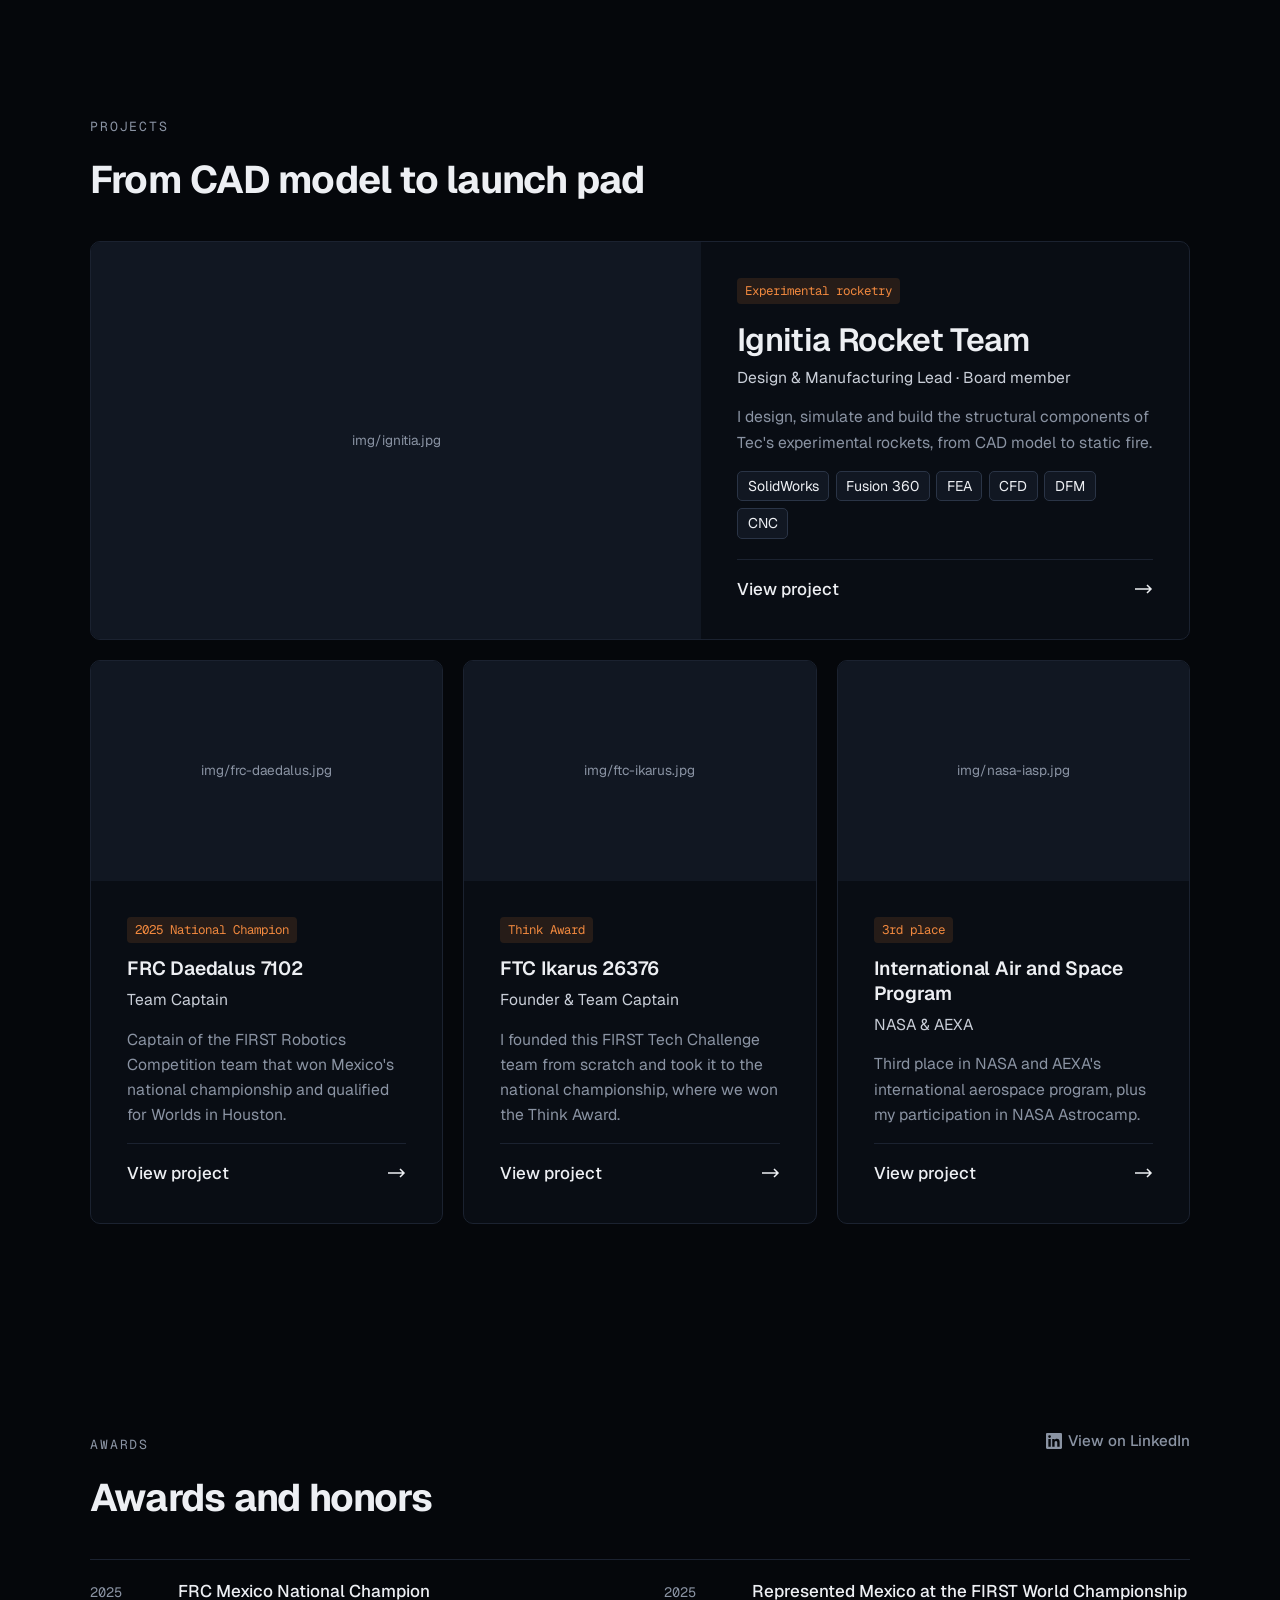
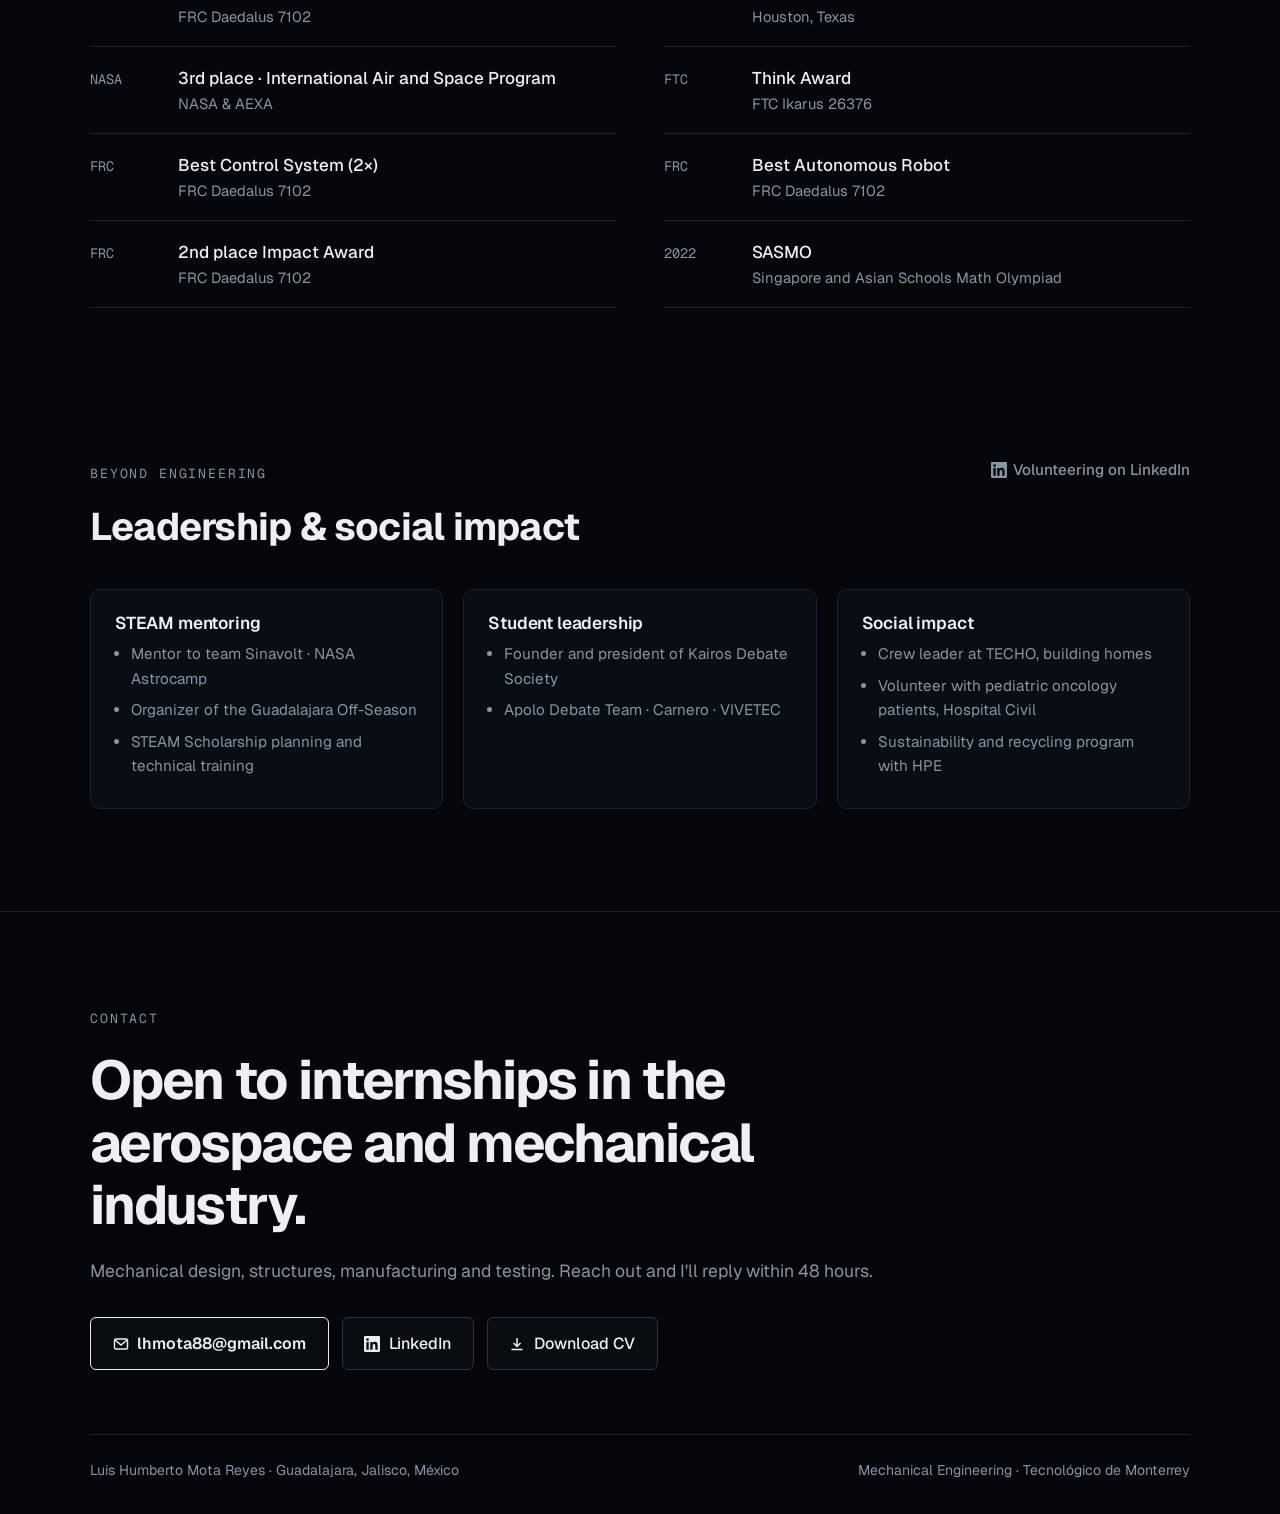
==== commit 0ce1a293: "Add files via upload" ====
--- a/index.html
+++ b/index.html
@@ -88,7 +88,7 @@
             <dt><span data-l="es">Ubicación</span><span data-l="en">Location</span></dt><dd>Guadalajara, MX</dd>
           </dl>
         </div>
-        <div class="card open-to"><i aria-hidden="true"></i><div><h3><span data-l="es">Disponible para prácticas</span><span data-l="en">Open to internships</span></h3><p><span data-l="es">Diseño mecánico, estructuras y manufactura en el sector aeroespacial.</span><span data-l="en">Mechanical design, structures and manufacturing in aerospace.</span></p></div></div>
+        <div class="card open-to"><i aria-hidden="true"></i><div><h3><span data-l="es">Disponible para prácticas en la industria aeroespacial y mecánica</span><span data-l="en">Open to internships in the aerospace and mechanical industry</span></h3><p><span data-l="es">Diseño mecánico, estructuras, manufactura y pruebas.</span><span data-l="en">Mechanical design, structures, manufacturing and testing.</span></p></div></div>
       </aside>
     </div>
   </div>
@@ -190,7 +190,7 @@
 <section class="contact" id="contacto">
   <div class="wrap">
     <span class="label"><span data-l="es">CONTACTO</span><span data-l="en">CONTACT</span></span>
-    <h2><span data-l="es">Abierto a prácticas profesionales en la industria aeroespacial.</span><span data-l="en">Open to internships in the aerospace industry.</span></h2>
+    <h2><span data-l="es">Disponible para prácticas en la industria aeroespacial y mecánica.</span><span data-l="en">Open to internships in the aerospace and mechanical industry.</span></h2>
     <p><span data-l="es">Diseño mecánico, estructuras, manufactura y pruebas. Escríbeme y te respondo en menos de 48 horas.</span><span data-l="en">Mechanical design, structures, manufacturing and testing. Reach out and I'll reply within 48 hours.</span></p>
     <div class="cta">
       <a class="btn primary" href="mailto:lhmota88@gmail.com"><svg class="ico" viewBox="0 0 16 16" fill="none" stroke="currentColor" stroke-width="1.4" aria-hidden="true"><rect x="1.5" y="3" width="13" height="10" rx="1.5"/><path d="m2 4 6 5 6-5"/></svg>lhmota88@gmail.com</a>
--- a/assets/styles.css
+++ b/assets/styles.css
@@ -231,3 +231,10 @@
 .how code{font-family:var(--mono);font-size:.85em;background:var(--surface-2);border:1px solid var(--border);border-radius:4px;padding:.05rem .35rem}
 @media (max-width:760px){.cad-grid{grid-template-columns:1fr}}
 .cad-grid{margin-top:2.5rem}
+
+/* CAD call-to-action on project pages */
+.cad-cta{display:flex;flex-wrap:wrap;align-items:center;justify-content:space-between;gap:1rem 2rem;padding:1.5rem 1.75rem;margin-bottom:2.75rem;border:1px solid rgba(240,136,62,.45);border-radius:var(--radius);background:linear-gradient(90deg,rgba(240,136,62,.10),rgba(11,15,22,.9) 60%)}
+.cad-cta p{margin:0;max-width:44ch;color:var(--text);font-size:1.05rem}
+.cad-filter{display:flex;flex-wrap:wrap;align-items:center;gap:.75rem 1.25rem;margin-top:2.5rem;color:var(--muted)}
+.cad-filter strong{color:var(--text);font-weight:500}
+.cad-filter + .cad-grid{margin-top:1.25rem}
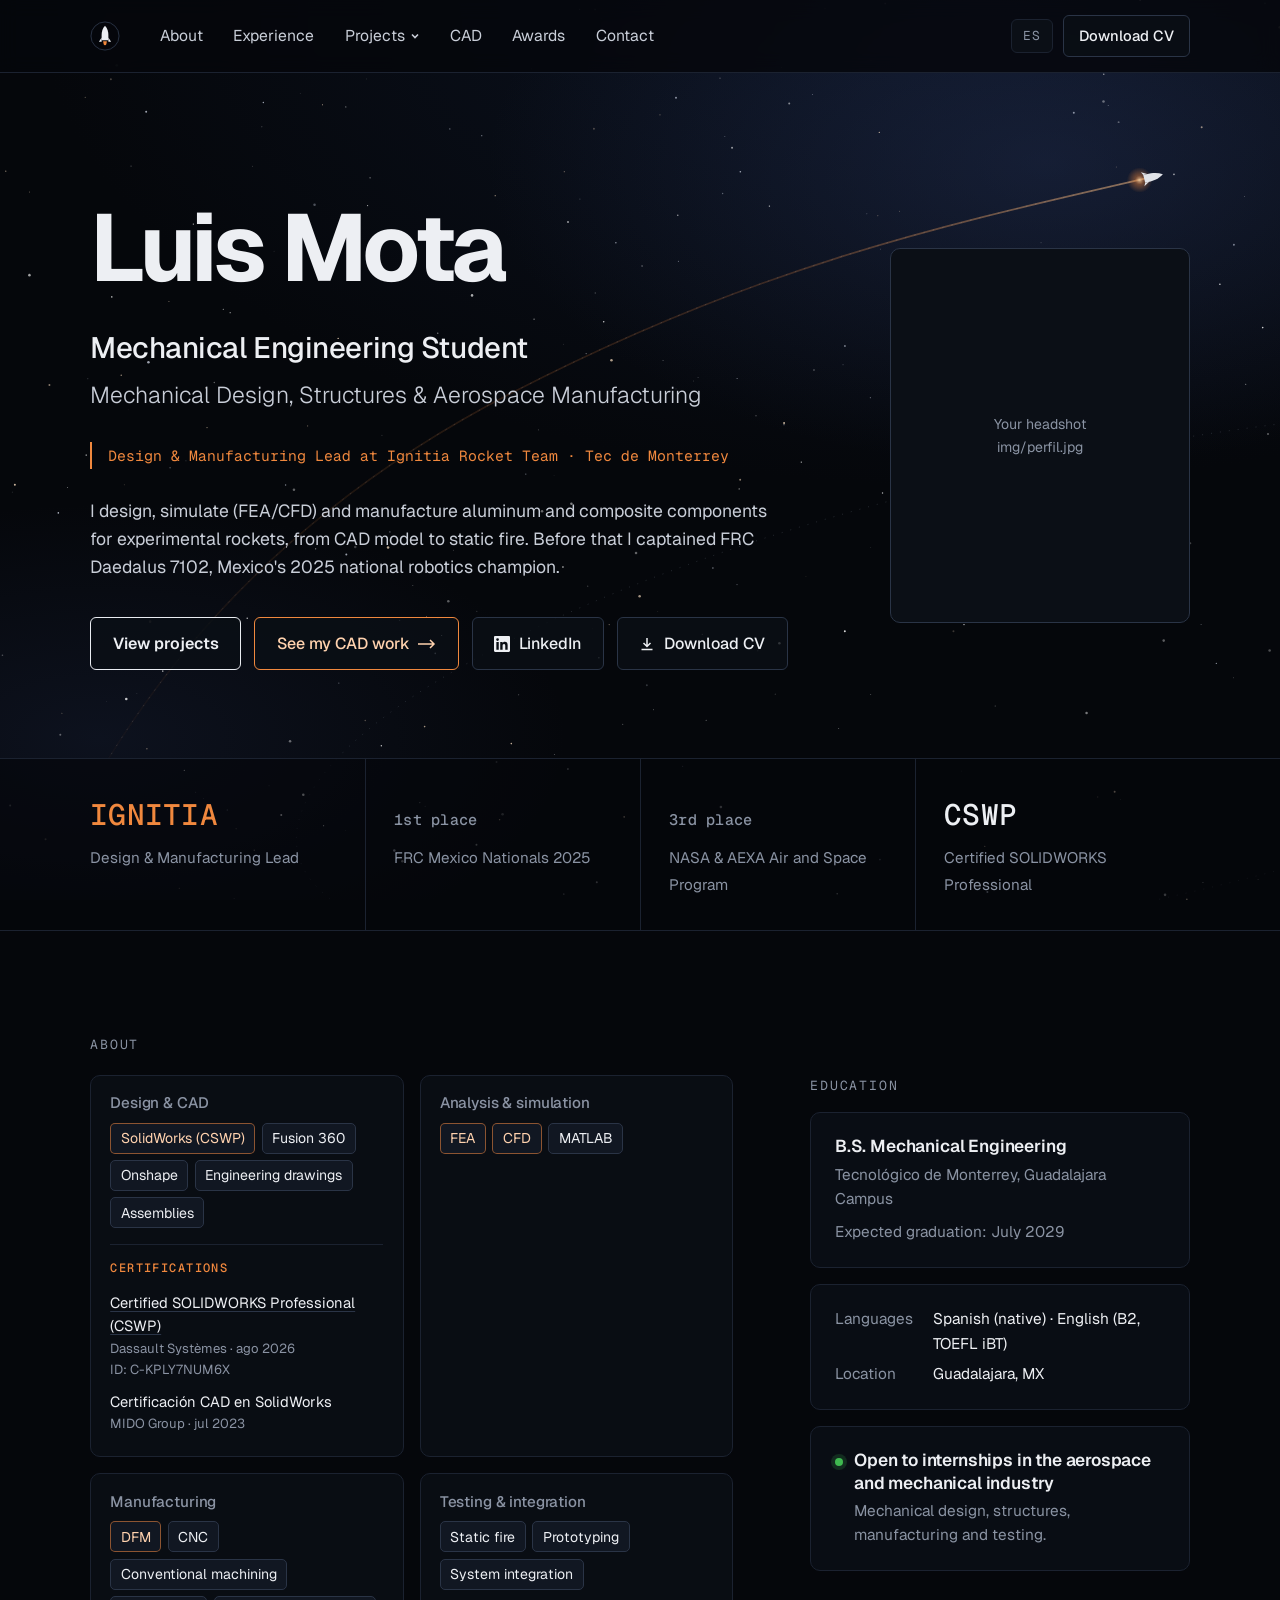
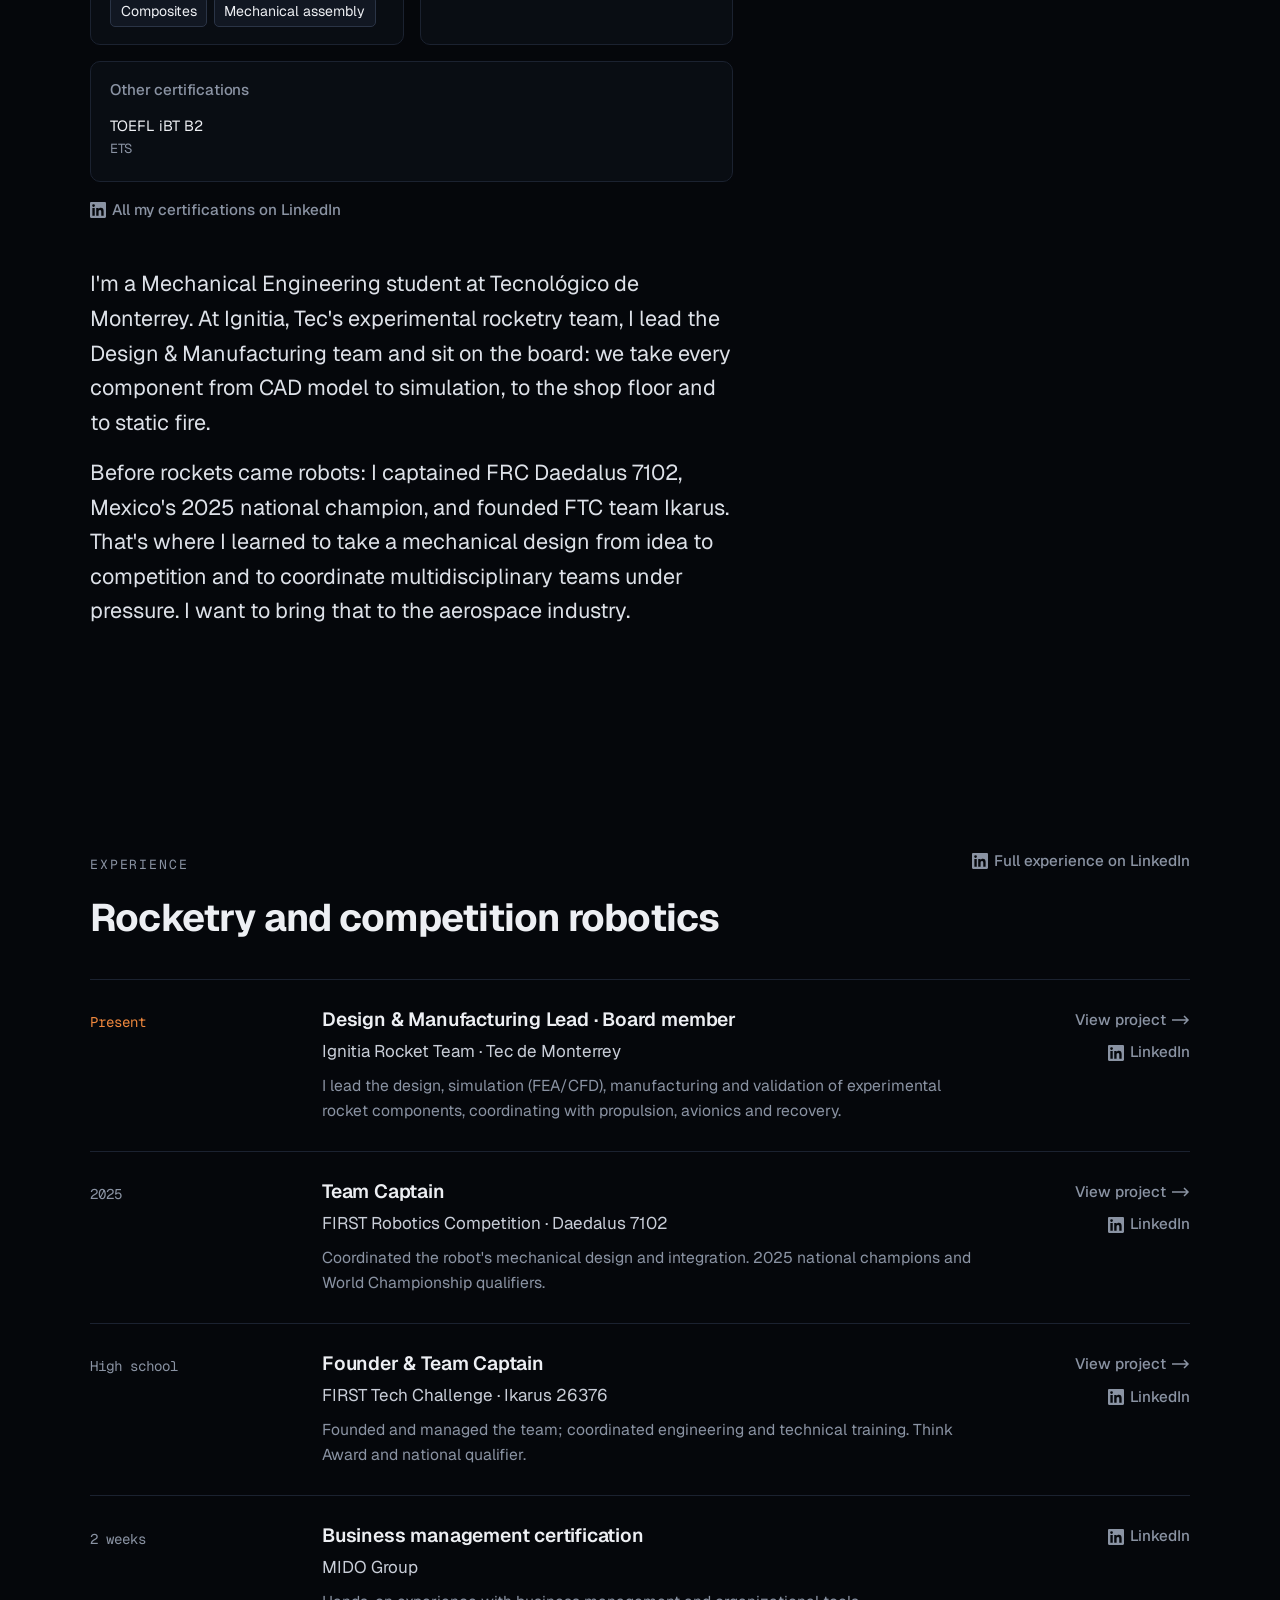
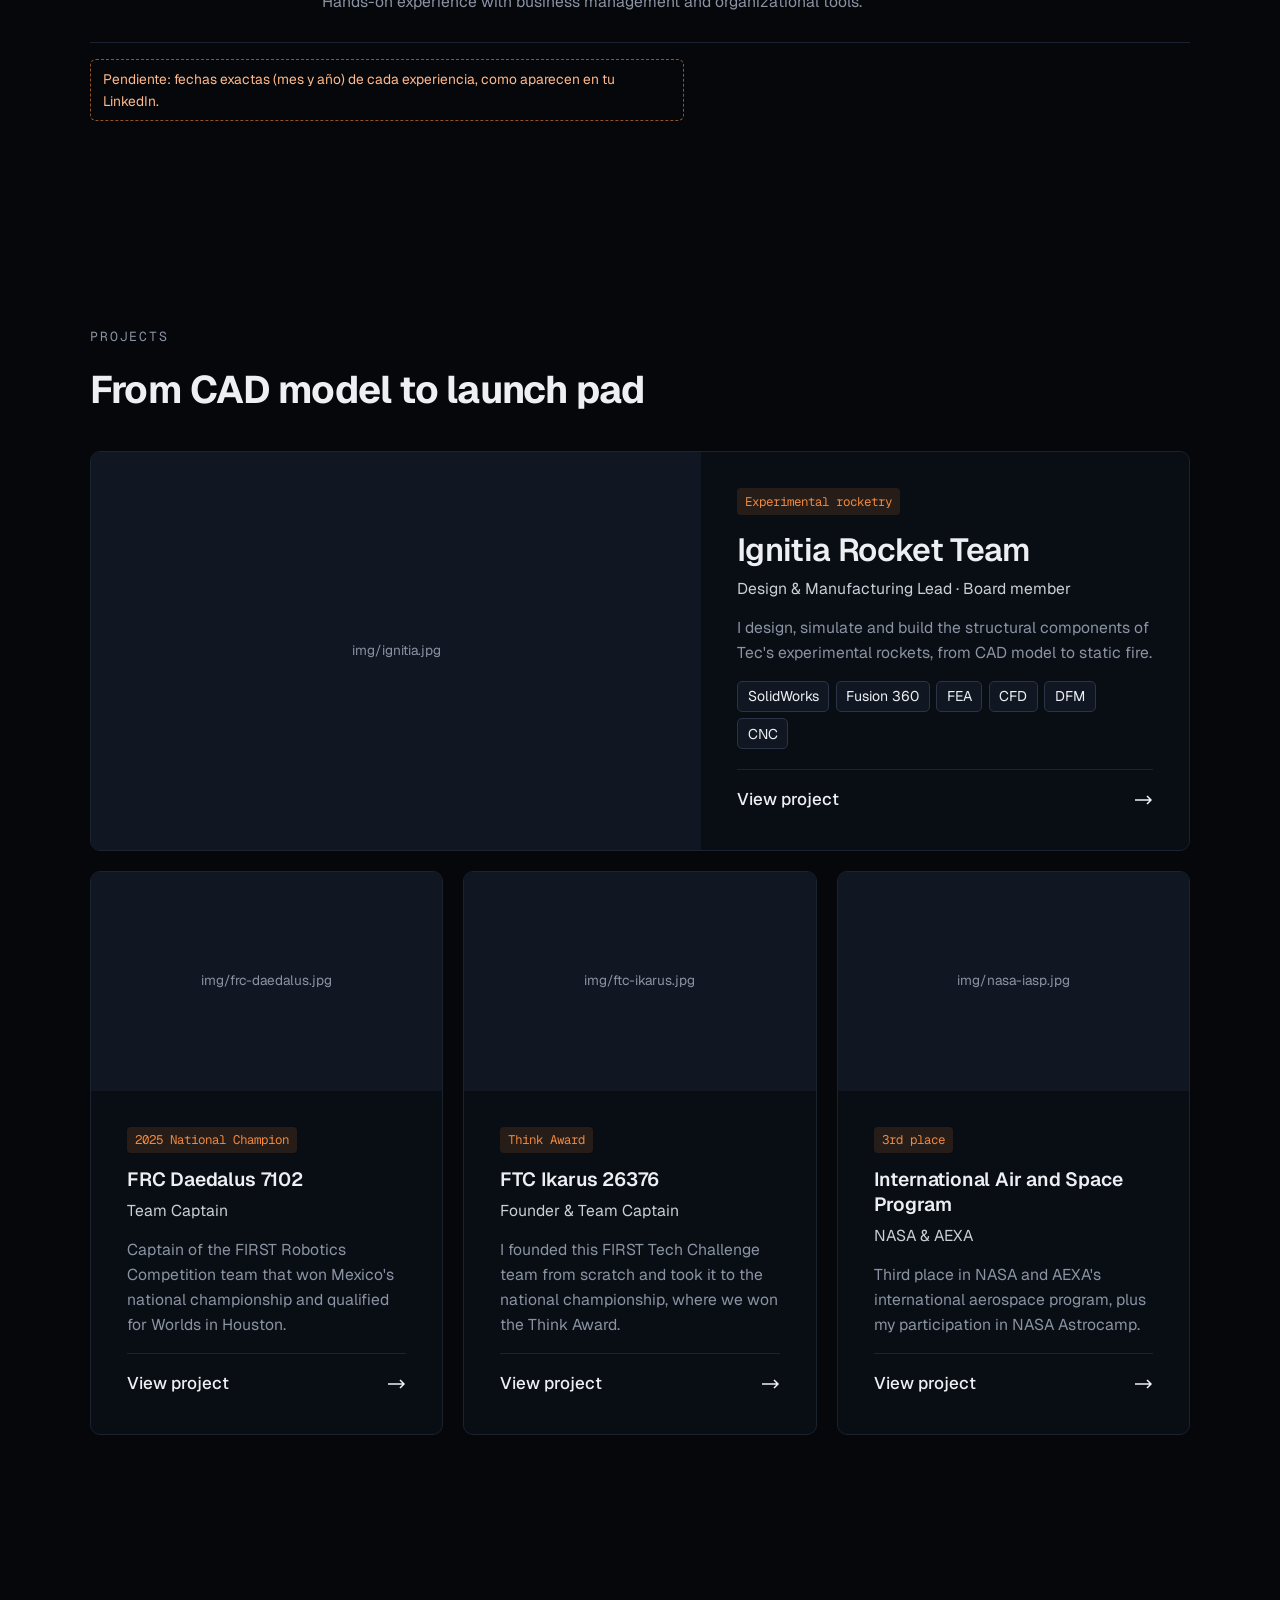
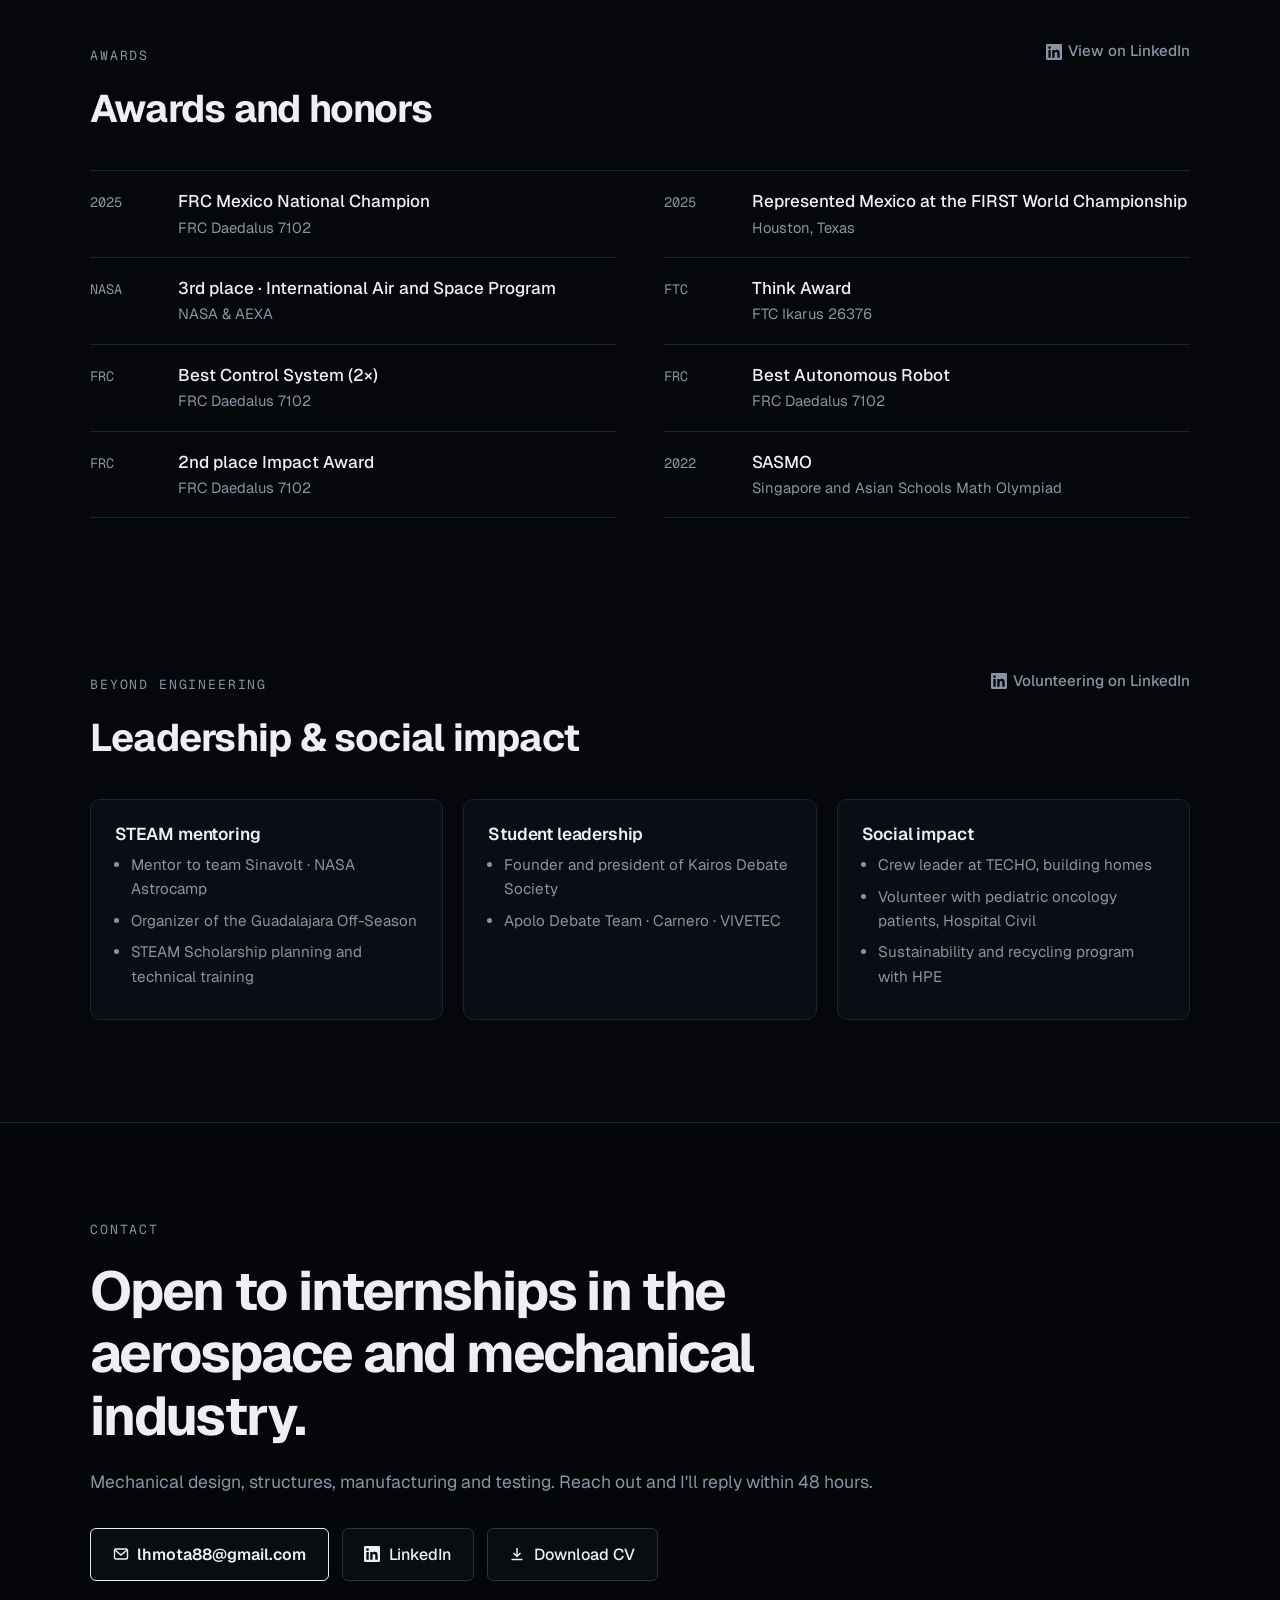
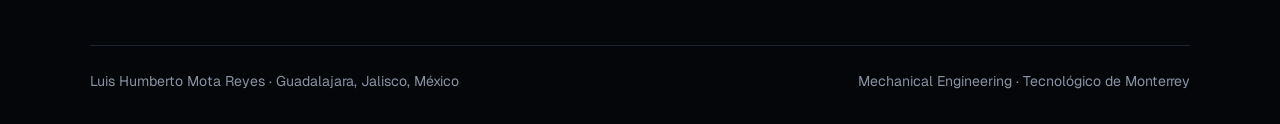
==== commit 6aa96552: "Add files via upload" ====
--- a/index.html
+++ b/index.html
@@ -63,7 +63,7 @@
     <div class="stat"><b>IGNITIA</b><span><span data-l="es">Líder de Diseño y Manufactura</span><span data-l="en">Design &amp; Manufacturing Lead</span></span></div>
     <div class="stat"><b><span data-l="es">1er lugar</span><span data-l="en">1st place</span></b><span><span data-l="es">Nacional FRC México 2025</span><span data-l="en">FRC Mexico Nationals 2025</span></span></div>
     <div class="stat"><b><span data-l="es">3er lugar</span><span data-l="en">3rd place</span></b><span>NASA &amp; AEXA Air and Space Program</span></div>
-    <div class="stat"><b><span data-l="es">4 años</span><span data-l="en">4 years</span></b><span><span data-l="es">Diseño en SolidWorks</span><span data-l="en">Designing in SolidWorks</span></span></div>
+    <div class="stat"><b>CSWP</b><span>Certified SOLIDWORKS Professional</span></div>
   </div>
 </div>
 <section id="sobre-mi">
@@ -71,7 +71,7 @@
     <span class="label"><span data-l="es">SOBRE MÍ</span><span data-l="en">ABOUT</span></span>
     <div class="about">
       <div>
-        <div class="skills"><div class="skill"><h3><span data-l="es">Diseño y CAD</span><span data-l="en">Design &amp; CAD</span></h3><ul class="chips"><li class="key">SolidWorks</li><li>Fusion 360</li><li>Onshape</li><li><span data-l="es">Planos de ingeniería</span><span data-l="en">Engineering drawings</span></li><li><span data-l="es">Ensambles</span><span data-l="en">Assemblies</span></li></ul><div class="certs" data-area="diseno"></div></div><div class="skill"><h3><span data-l="es">Análisis y simulación</span><span data-l="en">Analysis &amp; simulation</span></h3><ul class="chips"><li class="key">FEA</li><li class="key">CFD</li><li>MATLAB</li></ul><div class="certs" data-area="analisis"></div></div><div class="skill"><h3><span data-l="es">Manufactura</span><span data-l="en">Manufacturing</span></h3><ul class="chips"><li class="key">DFM</li><li>CNC</li><li><span data-l="es">Maquinado convencional</span><span data-l="en">Conventional machining</span></li><li><span data-l="es">Materiales compuestos</span><span data-l="en">Composites</span></li><li><span data-l="es">Ensamble mecánico</span><span data-l="en">Mechanical assembly</span></li></ul><div class="certs" data-area="manufactura"></div></div><div class="skill"><h3><span data-l="es">Pruebas e integración</span><span data-l="en">Testing &amp; integration</span></h3><ul class="chips"><li>Static fire</li><li><span data-l="es">Desarrollo de prototipos</span><span data-l="en">Prototyping</span></li><li><span data-l="es">Integración de sistemas</span><span data-l="en">System integration</span></li></ul><div class="certs" data-area="pruebas"></div></div><div class="certs-other"></div></div><p class="certs-link"><a class="more" href="https://www.linkedin.com/in/luis-humberto-mota-reyes-05086a364/details/certifications/" target="_blank" rel="noopener"><svg class="ico" viewBox="0 0 24 24" fill="currentColor" aria-hidden="true"><path d="M20.45 20.45h-3.56v-5.57c0-1.33-.02-3.04-1.85-3.04-1.85 0-2.14 1.45-2.14 2.94v5.67H9.34V9h3.42v1.56h.05c.48-.9 1.64-1.85 3.37-1.85 3.6 0 4.27 2.37 4.27 5.46v6.28zM5.34 7.43a2.06 2.06 0 1 1 0-4.13 2.06 2.06 0 0 1 0 4.13zM7.12 20.45H3.56V9h3.56v11.45zM22.22 0H1.77C.79 0 0 .77 0 1.73v20.54C0 23.23.79 24 1.77 24h20.45c.98 0 1.78-.77 1.78-1.73V1.73C24 .77 23.2 0 22.22 0z"/></svg><span data-l="es">Todas mis certificaciones en LinkedIn</span><span data-l="en">All my certifications on LinkedIn</span></a></p>
+        <div class="skills"><div class="skill"><h3><span data-l="es">Diseño y CAD</span><span data-l="en">Design &amp; CAD</span></h3><ul class="chips"><li class="key">SolidWorks (CSWP)</li><li>Fusion 360</li><li>Onshape</li><li><span data-l="es">Planos de ingeniería</span><span data-l="en">Engineering drawings</span></li><li><span data-l="es">Ensambles</span><span data-l="en">Assemblies</span></li></ul><div class="certs" data-area="diseno"></div></div><div class="skill"><h3><span data-l="es">Análisis y simulación</span><span data-l="en">Analysis &amp; simulation</span></h3><ul class="chips"><li class="key">FEA</li><li class="key">CFD</li><li>MATLAB</li></ul><div class="certs" data-area="analisis"></div></div><div class="skill"><h3><span data-l="es">Manufactura</span><span data-l="en">Manufacturing</span></h3><ul class="chips"><li class="key">DFM</li><li>CNC</li><li><span data-l="es">Maquinado convencional</span><span data-l="en">Conventional machining</span></li><li><span data-l="es">Materiales compuestos</span><span data-l="en">Composites</span></li><li><span data-l="es">Ensamble mecánico</span><span data-l="en">Mechanical assembly</span></li></ul><div class="certs" data-area="manufactura"></div></div><div class="skill"><h3><span data-l="es">Pruebas e integración</span><span data-l="en">Testing &amp; integration</span></h3><ul class="chips"><li>Static fire</li><li><span data-l="es">Desarrollo de prototipos</span><span data-l="en">Prototyping</span></li><li><span data-l="es">Integración de sistemas</span><span data-l="en">System integration</span></li></ul><div class="certs" data-area="pruebas"></div></div><div class="certs-other"></div></div><p class="certs-link"><a class="more" href="https://www.linkedin.com/in/luis-humberto-mota-reyes-05086a364/details/certifications/" target="_blank" rel="noopener"><svg class="ico" viewBox="0 0 24 24" fill="currentColor" aria-hidden="true"><path d="M20.45 20.45h-3.56v-5.57c0-1.33-.02-3.04-1.85-3.04-1.85 0-2.14 1.45-2.14 2.94v5.67H9.34V9h3.42v1.56h.05c.48-.9 1.64-1.85 3.37-1.85 3.6 0 4.27 2.37 4.27 5.46v6.28zM5.34 7.43a2.06 2.06 0 1 1 0-4.13 2.06 2.06 0 0 1 0 4.13zM7.12 20.45H3.56V9h3.56v11.45zM22.22 0H1.77C.79 0 0 .77 0 1.73v20.54C0 23.23.79 24 1.77 24h20.45c.98 0 1.78-.77 1.78-1.73V1.73C24 .77 23.2 0 22.22 0z"/></svg><span data-l="es">Todas mis certificaciones en LinkedIn</span><span data-l="en">All my certifications on LinkedIn</span></a></p>
         <p class="lead" data-l="es">Soy estudiante de Ingeniería Mecánica en el Tecnológico de Monterrey. En Ignitia, el equipo de cohetería experimental del Tec, lidero el equipo de Diseño y Manufactura y formo parte de la mesa directiva: llevamos cada componente del modelo CAD a la simulación, al taller y a la prueba estática.</p><p class="lead" data-l="en">I'm a Mechanical Engineering student at Tecnológico de Monterrey. At Ignitia, Tec's experimental rocketry team, I lead the Design &amp; Manufacturing team and sit on the board: we take every component from CAD model to simulation, to the shop floor and to static fire.</p>
         <p class="lead" data-l="es">Antes de los cohetes vinieron los robots: fui capitán de FRC Daedalus 7102, campeón nacional en 2025, y fundé el equipo FTC Ikarus. Ahí aprendí a llevar un diseño mecánico de la idea a la competencia y a coordinar equipos multidisciplinarios bajo presión. Busco aplicar eso en la industria aeroespacial.</p><p class="lead" data-l="en">Before rockets came robots: I captained FRC Daedalus 7102, Mexico's 2025 national champion, and founded FTC team Ikarus. That's where I learned to take a mechanical design from idea to competition and to coordinate multidisciplinary teams under pressure. I want to bring that to the aerospace industry.</p>
       </div>
@@ -84,7 +84,7 @@
         </div>
         <div class="card">
           <dl>
-            <dt><span data-l="es">Idiomas</span><span data-l="en">Languages</span></dt><dd><span data-l="es">Español (nativo) · Inglés (B2)</span><span data-l="en">Spanish (native) · English (B2)</span></dd>
+            <dt><span data-l="es">Idiomas</span><span data-l="en">Languages</span></dt><dd><span data-l="es">Español (nativo) · Inglés (B2, TOEFL iBT)</span><span data-l="en">Spanish (native) · English (B2, TOEFL iBT)</span></dd>
             <dt><span data-l="es">Ubicación</span><span data-l="en">Location</span></dt><dd>Guadalajara, MX</dd>
           </dl>
         </div>
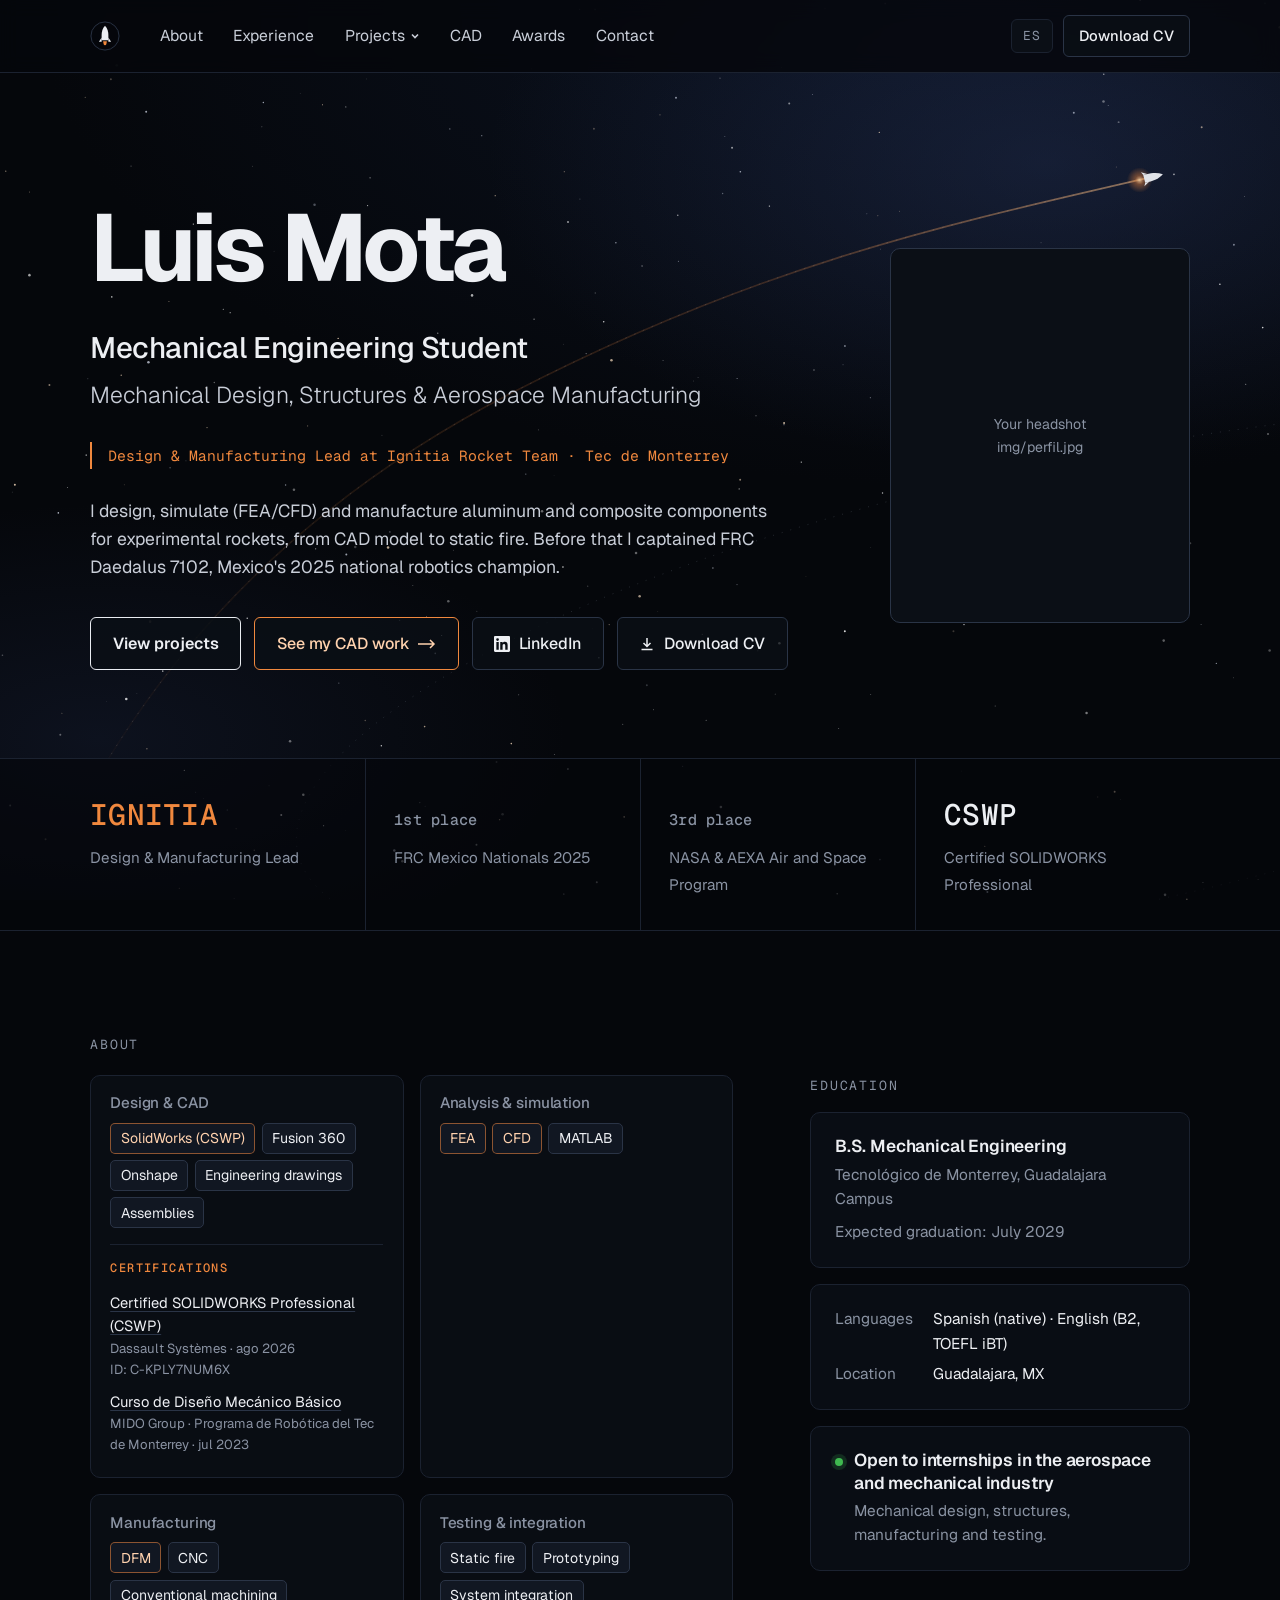
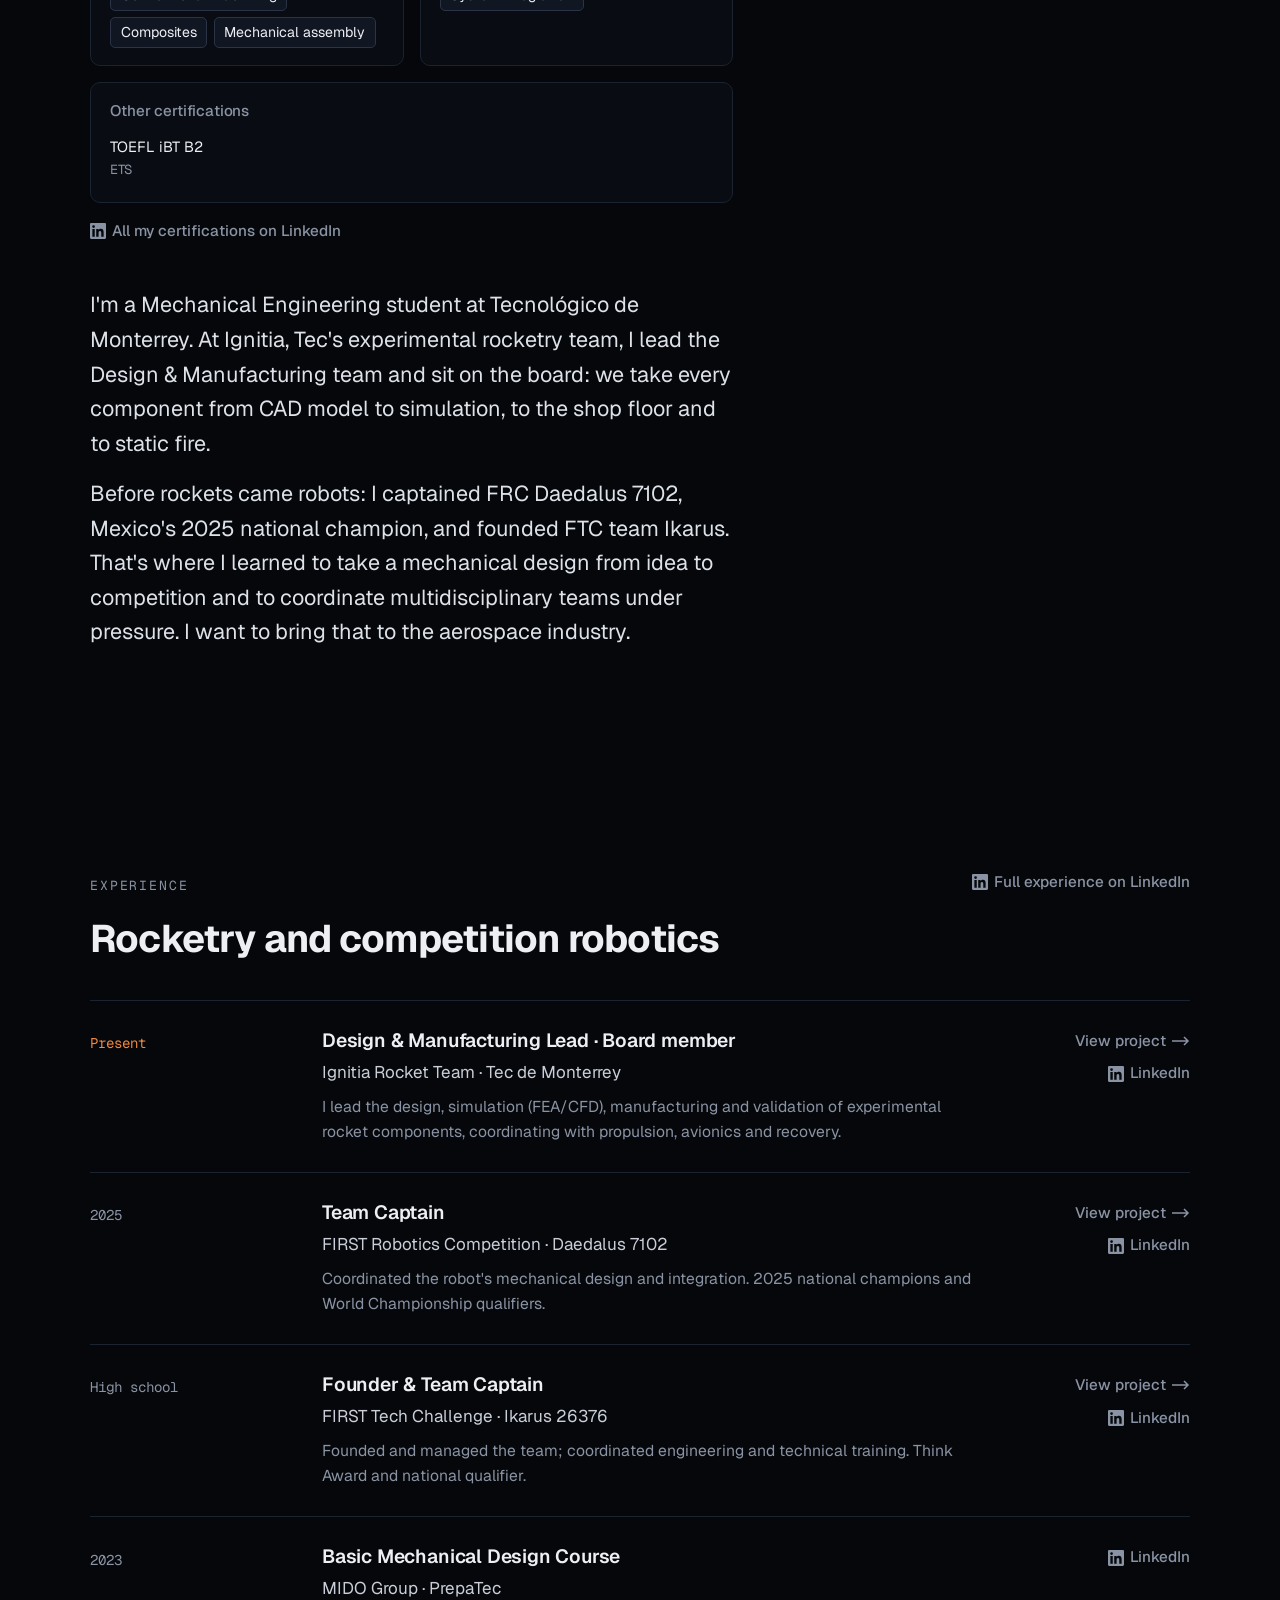
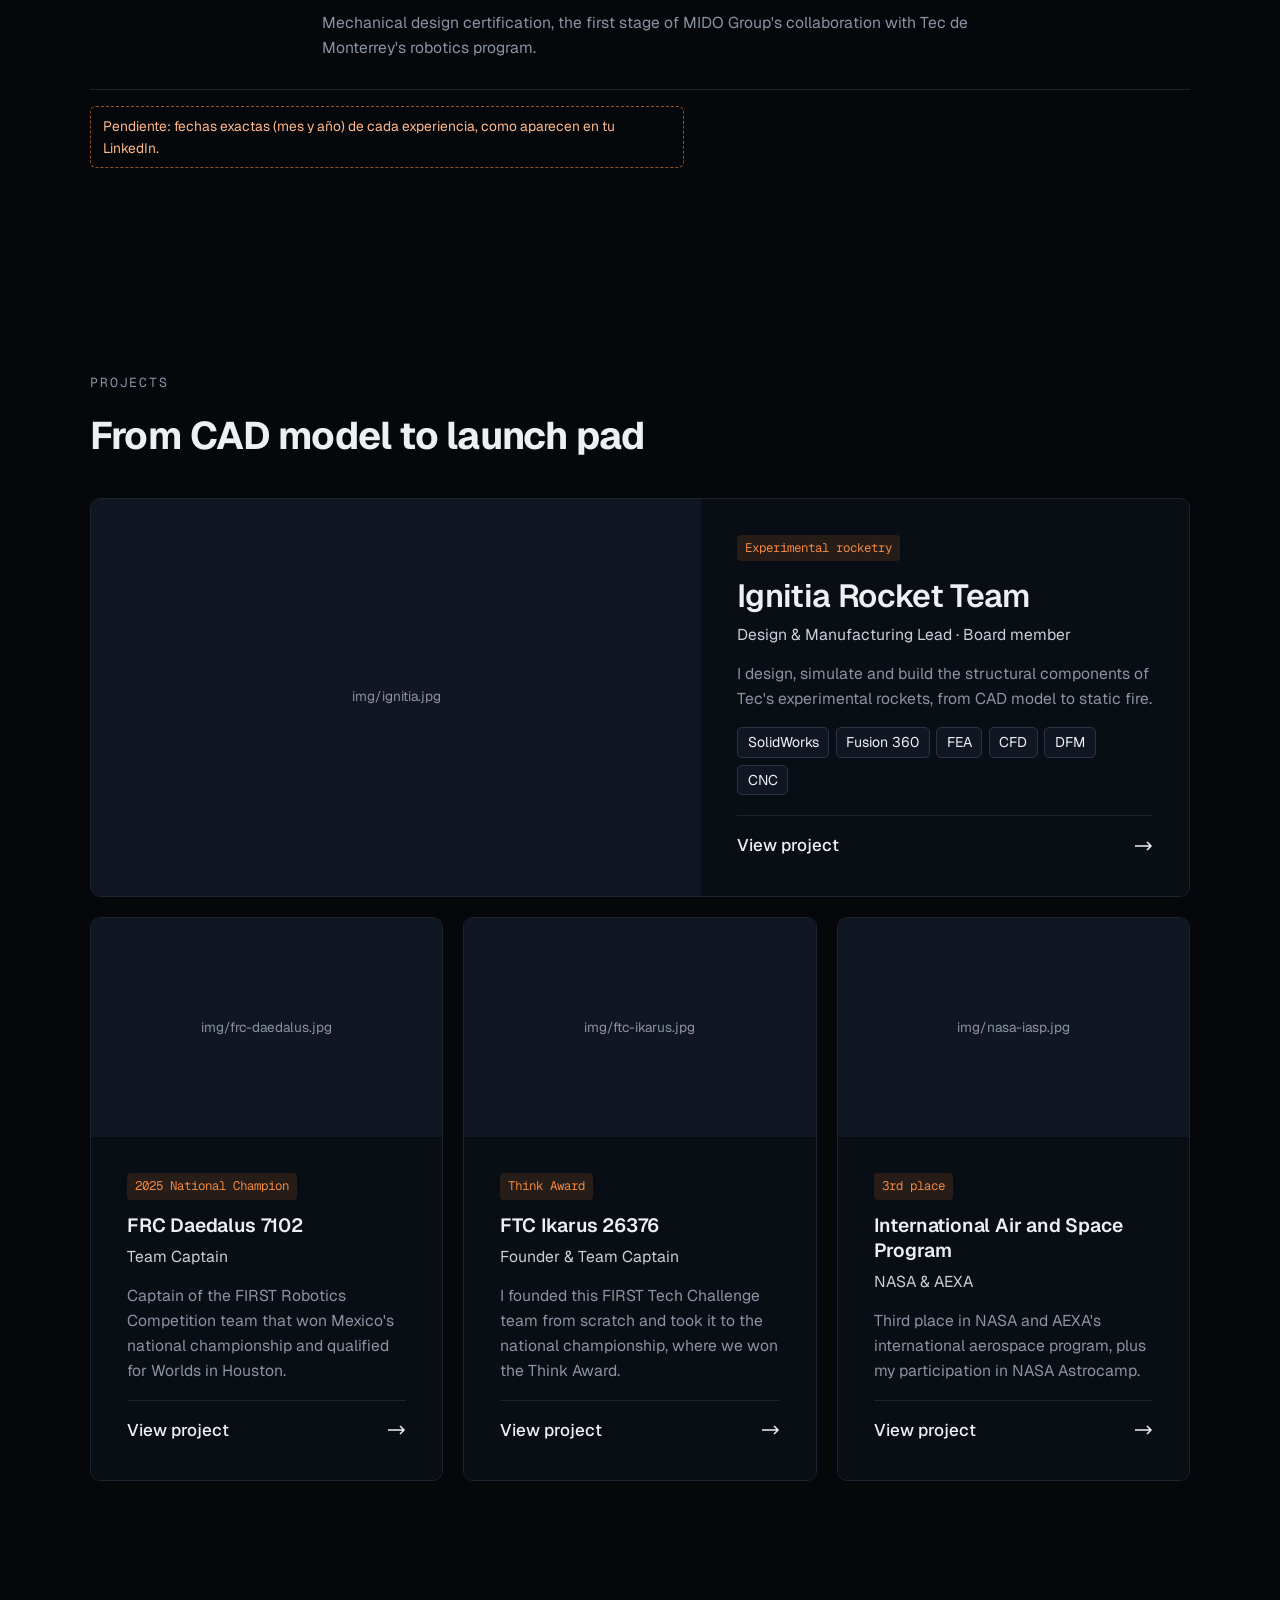
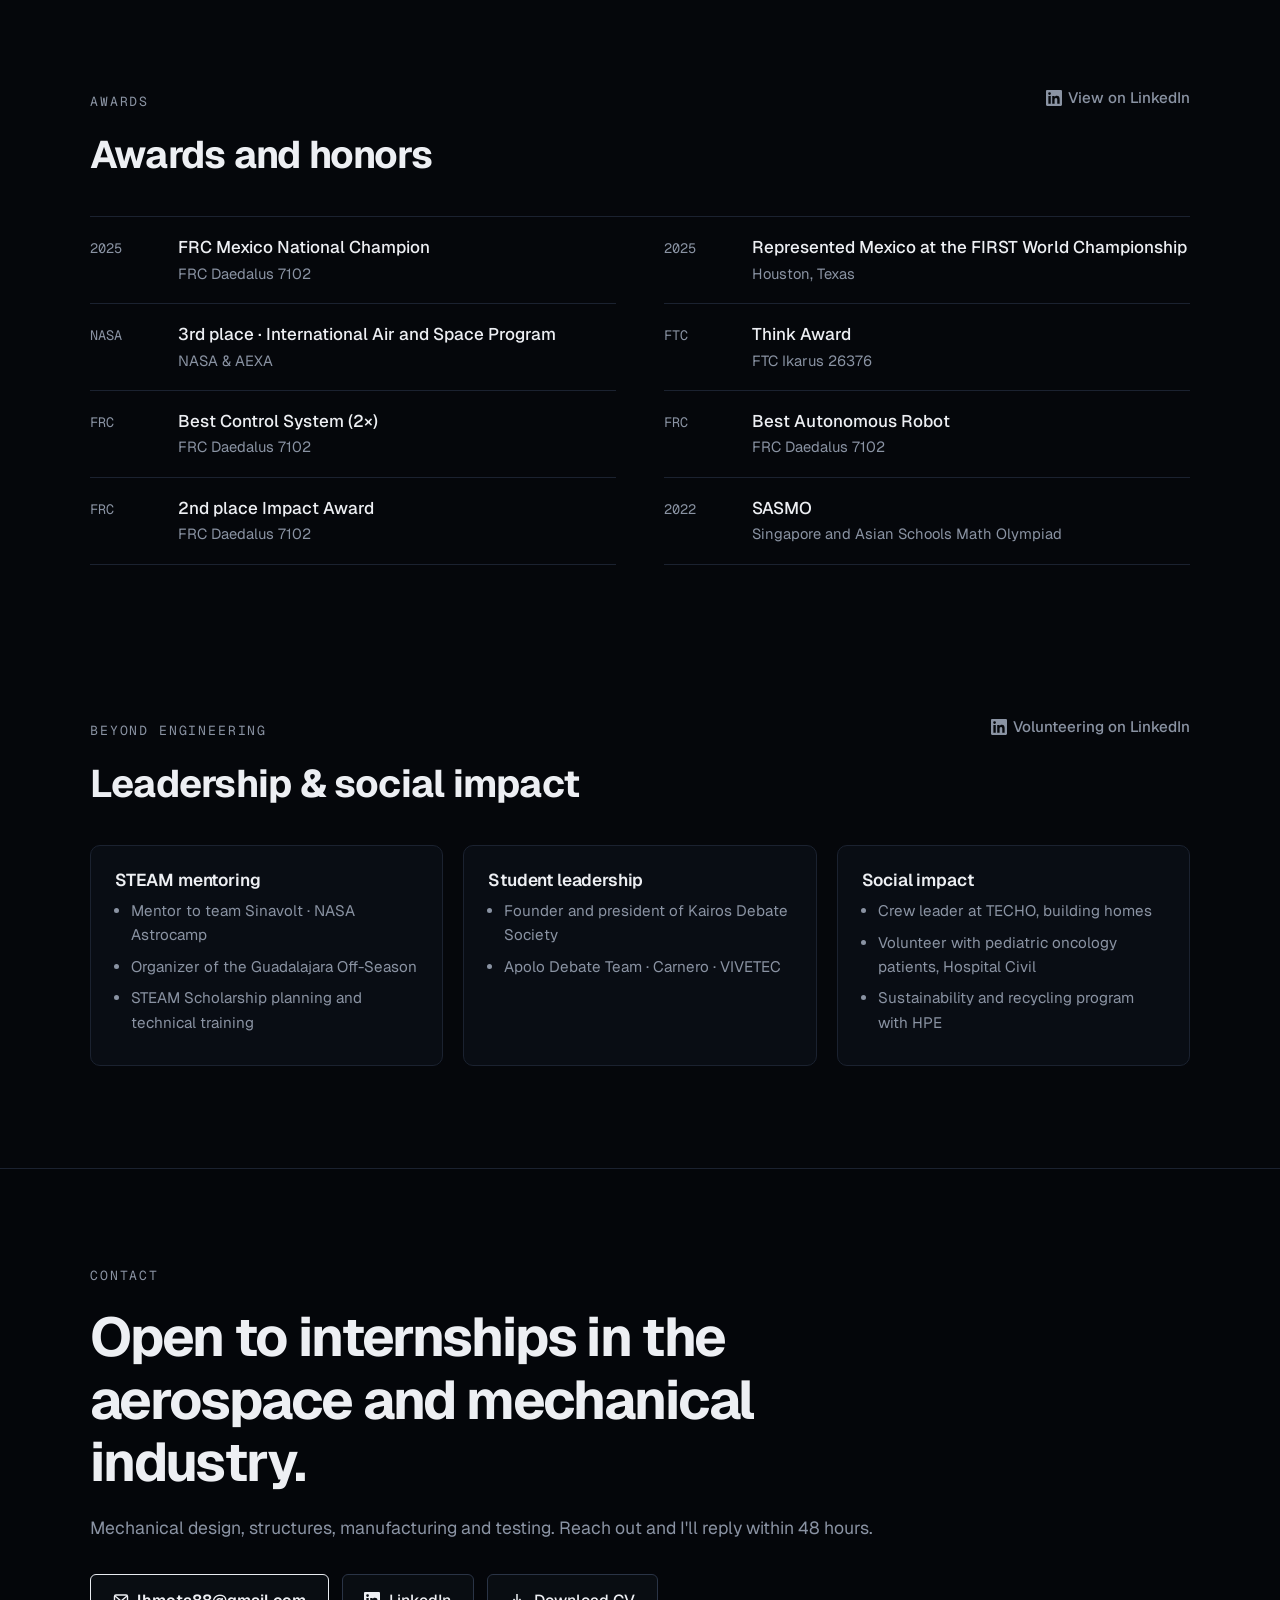
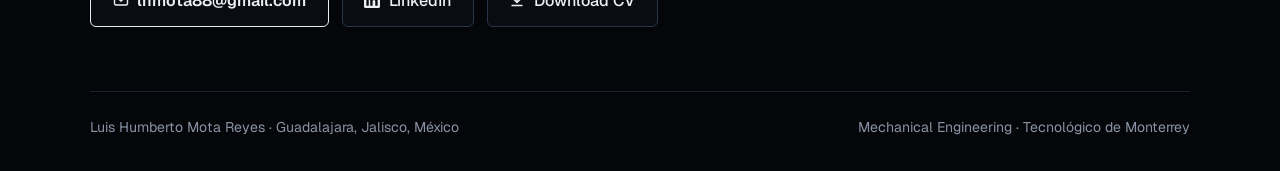
==== commit f1f22669: "Add files via upload" ====
--- a/index.html
+++ b/index.html
@@ -112,8 +112,8 @@
   <div><h3><span data-l="es">Fundador y capitán</span><span data-l="en">Founder &amp; Team Captain</span></h3><span class="org">FIRST Tech Challenge · Ikarus 26376</span><p data-l="es">Fundé y administré el equipo; coordiné la ingeniería y la capacitación técnica. Think Award y clasificación al nacional.</p><p data-l="en">Founded and managed the team; coordinated engineering and technical training. Think Award and national qualifier.</p></div>
   <div class="links"><a class="more" href="proyectos/ftc-ikarus.html"><span data-l="es">Ver proyecto</span><span data-l="en">View project</span><svg class="arrow" viewBox="0 0 18 10" aria-hidden="true"><path d="M0 5h16M12 1l4 4-4 4"/></svg></a><a class="more" href="https://www.linkedin.com/in/luis-humberto-mota-reyes-05086a364/details/experience/" target="_blank" rel="noopener"><svg class="ico" viewBox="0 0 24 24" fill="currentColor" aria-hidden="true"><path d="M20.45 20.45h-3.56v-5.57c0-1.33-.02-3.04-1.85-3.04-1.85 0-2.14 1.45-2.14 2.94v5.67H9.34V9h3.42v1.56h.05c.48-.9 1.64-1.85 3.37-1.85 3.6 0 4.27 2.37 4.27 5.46v6.28zM5.34 7.43a2.06 2.06 0 1 1 0-4.13 2.06 2.06 0 0 1 0 4.13zM7.12 20.45H3.56V9h3.56v11.45zM22.22 0H1.77C.79 0 0 .77 0 1.73v20.54C0 23.23.79 24 1.77 24h20.45c.98 0 1.78-.77 1.78-1.73V1.73C24 .77 23.2 0 22.22 0z"/></svg>LinkedIn</a></div>
 </li><li>
-  <span class="when"><span data-l="es">2 semanas</span><span data-l="en">2 weeks</span></span>
-  <div><h3><span data-l="es">Certificación en gestión empresarial</span><span data-l="en">Business management certification</span></h3><span class="org">MIDO Group</span><p data-l="es">Experiencia práctica con herramientas de gestión empresarial y organización.</p><p data-l="en">Hands-on experience with business management and organizational tools.</p></div>
+  <span class="when"><span data-l="es">2023</span><span data-l="en">2023</span></span>
+  <div><h3><span data-l="es">Curso de Diseño Mecánico Básico</span><span data-l="en">Basic Mechanical Design Course</span></h3><span class="org">MIDO Group · PrepaTec</span><p data-l="es">Certificación en diseño mecánico, primera etapa de la colaboración de MIDO Group con el programa de robótica del Tec de Monterrey.</p><p data-l="en">Mechanical design certification, the first stage of MIDO Group's collaboration with Tec de Monterrey's robotics program.</p></div>
   <div class="links"><a class="more" href="https://www.linkedin.com/in/luis-humberto-mota-reyes-05086a364/details/experience/" target="_blank" rel="noopener"><svg class="ico" viewBox="0 0 24 24" fill="currentColor" aria-hidden="true"><path d="M20.45 20.45h-3.56v-5.57c0-1.33-.02-3.04-1.85-3.04-1.85 0-2.14 1.45-2.14 2.94v5.67H9.34V9h3.42v1.56h.05c.48-.9 1.64-1.85 3.37-1.85 3.6 0 4.27 2.37 4.27 5.46v6.28zM5.34 7.43a2.06 2.06 0 1 1 0-4.13 2.06 2.06 0 0 1 0 4.13zM7.12 20.45H3.56V9h3.56v11.45zM22.22 0H1.77C.79 0 0 .77 0 1.73v20.54C0 23.23.79 24 1.77 24h20.45c.98 0 1.78-.77 1.78-1.73V1.73C24 .77 23.2 0 22.22 0z"/></svg>LinkedIn</a></div>
 </li></ol>
     <span class="todo">Pendiente: fechas exactas (mes y año) de cada experiencia, como aparecen en tu LinkedIn.</span>
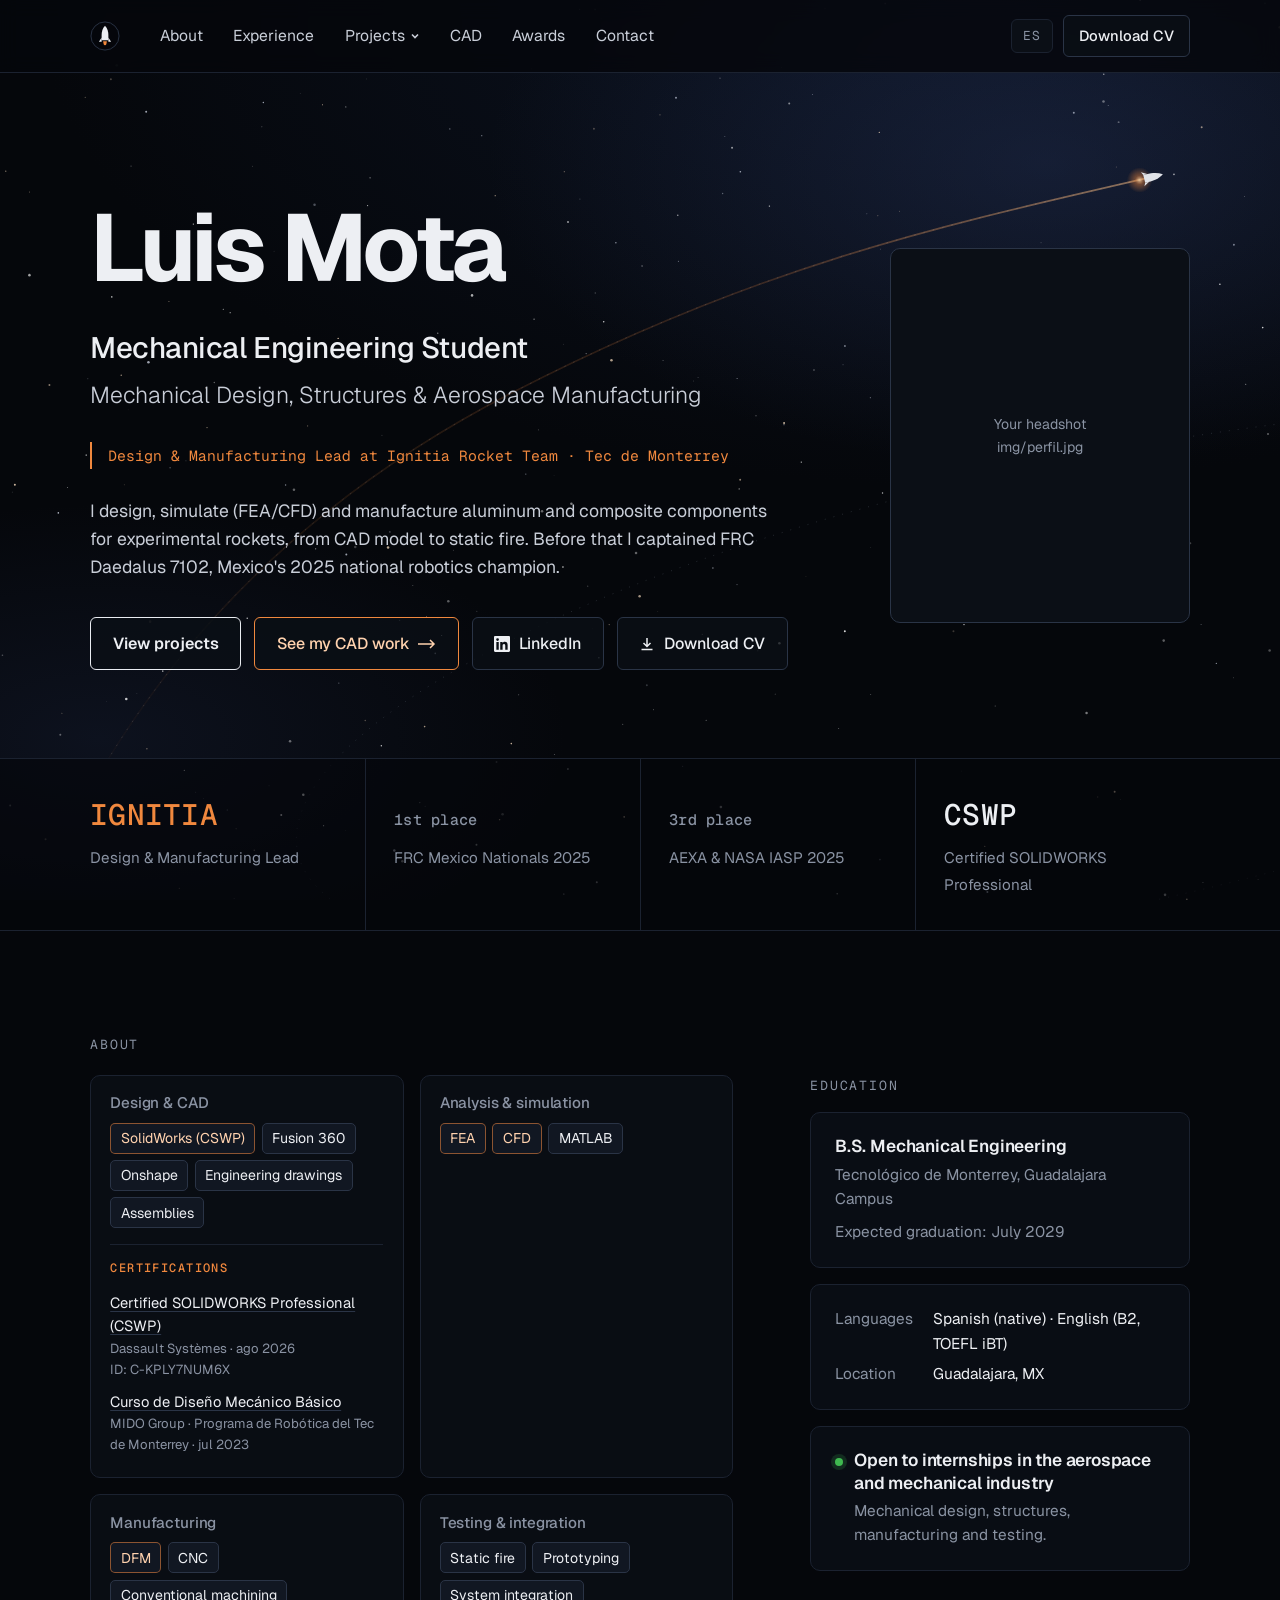
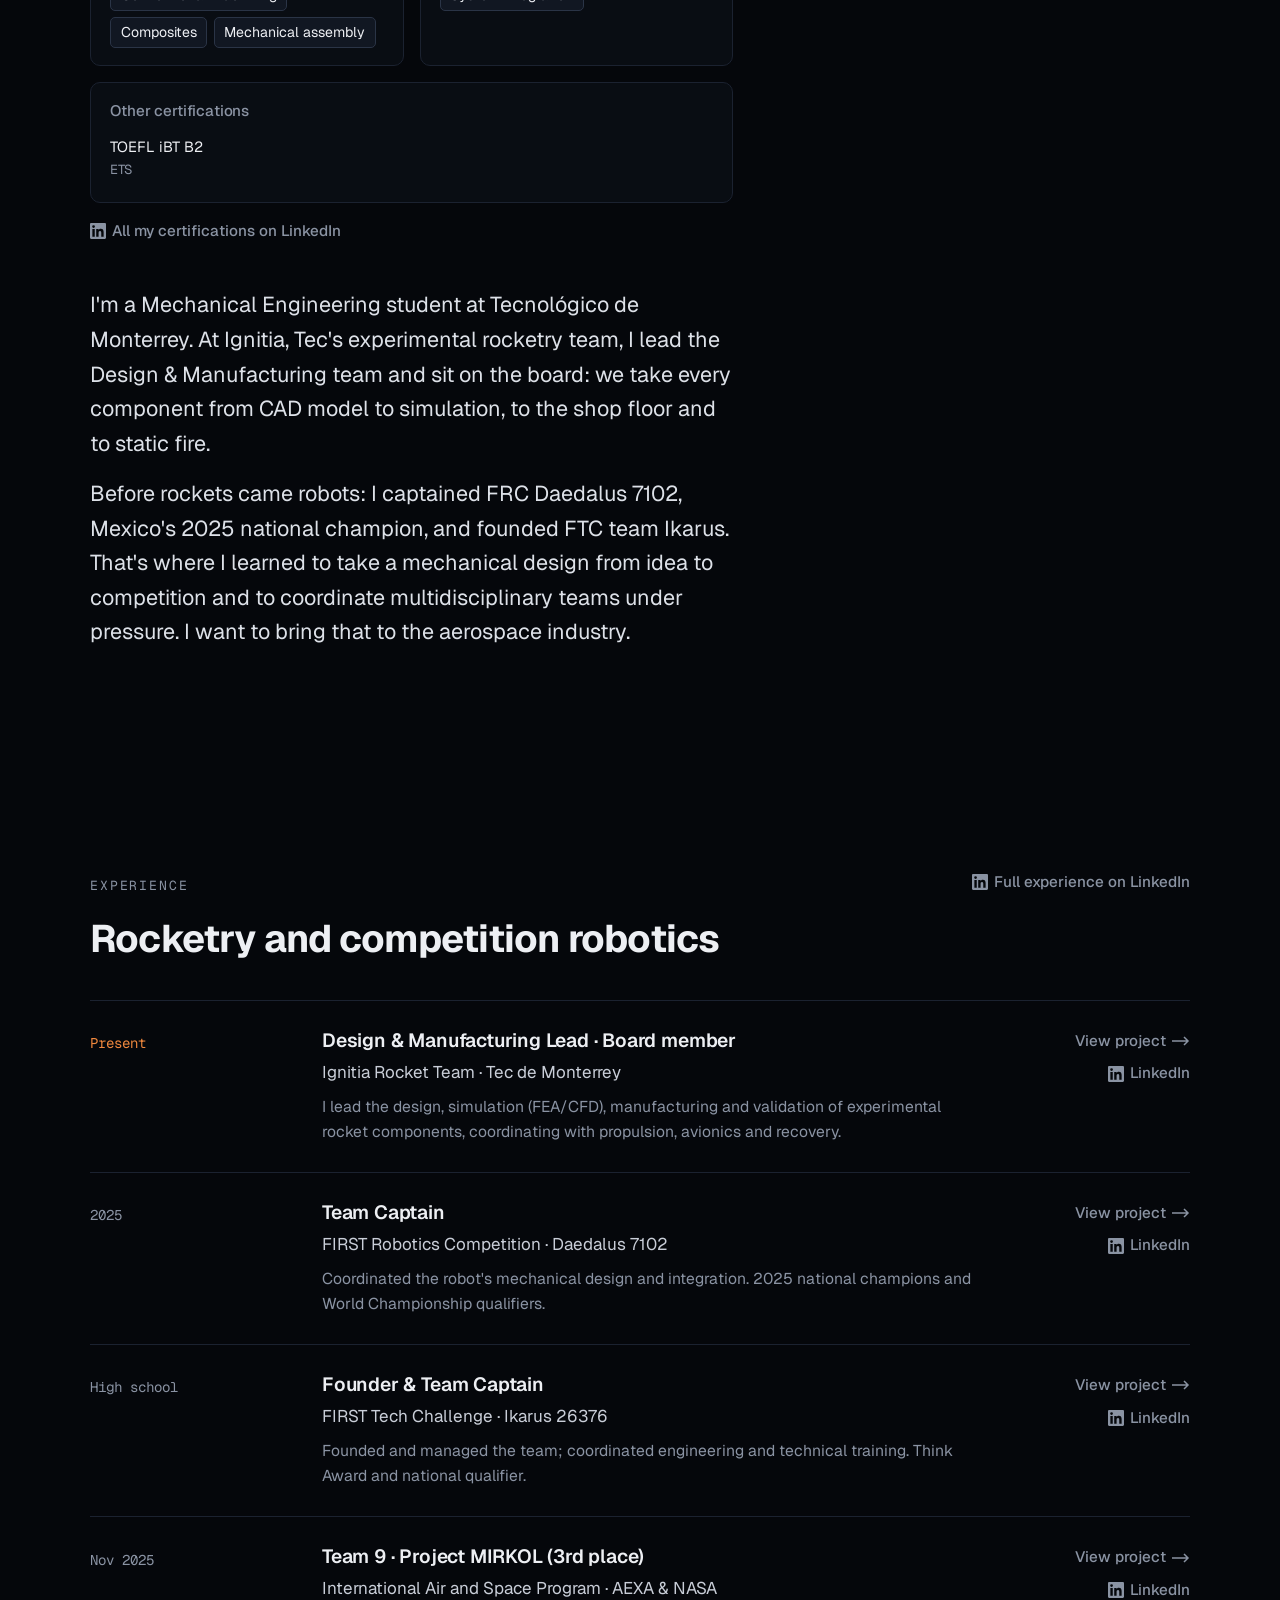
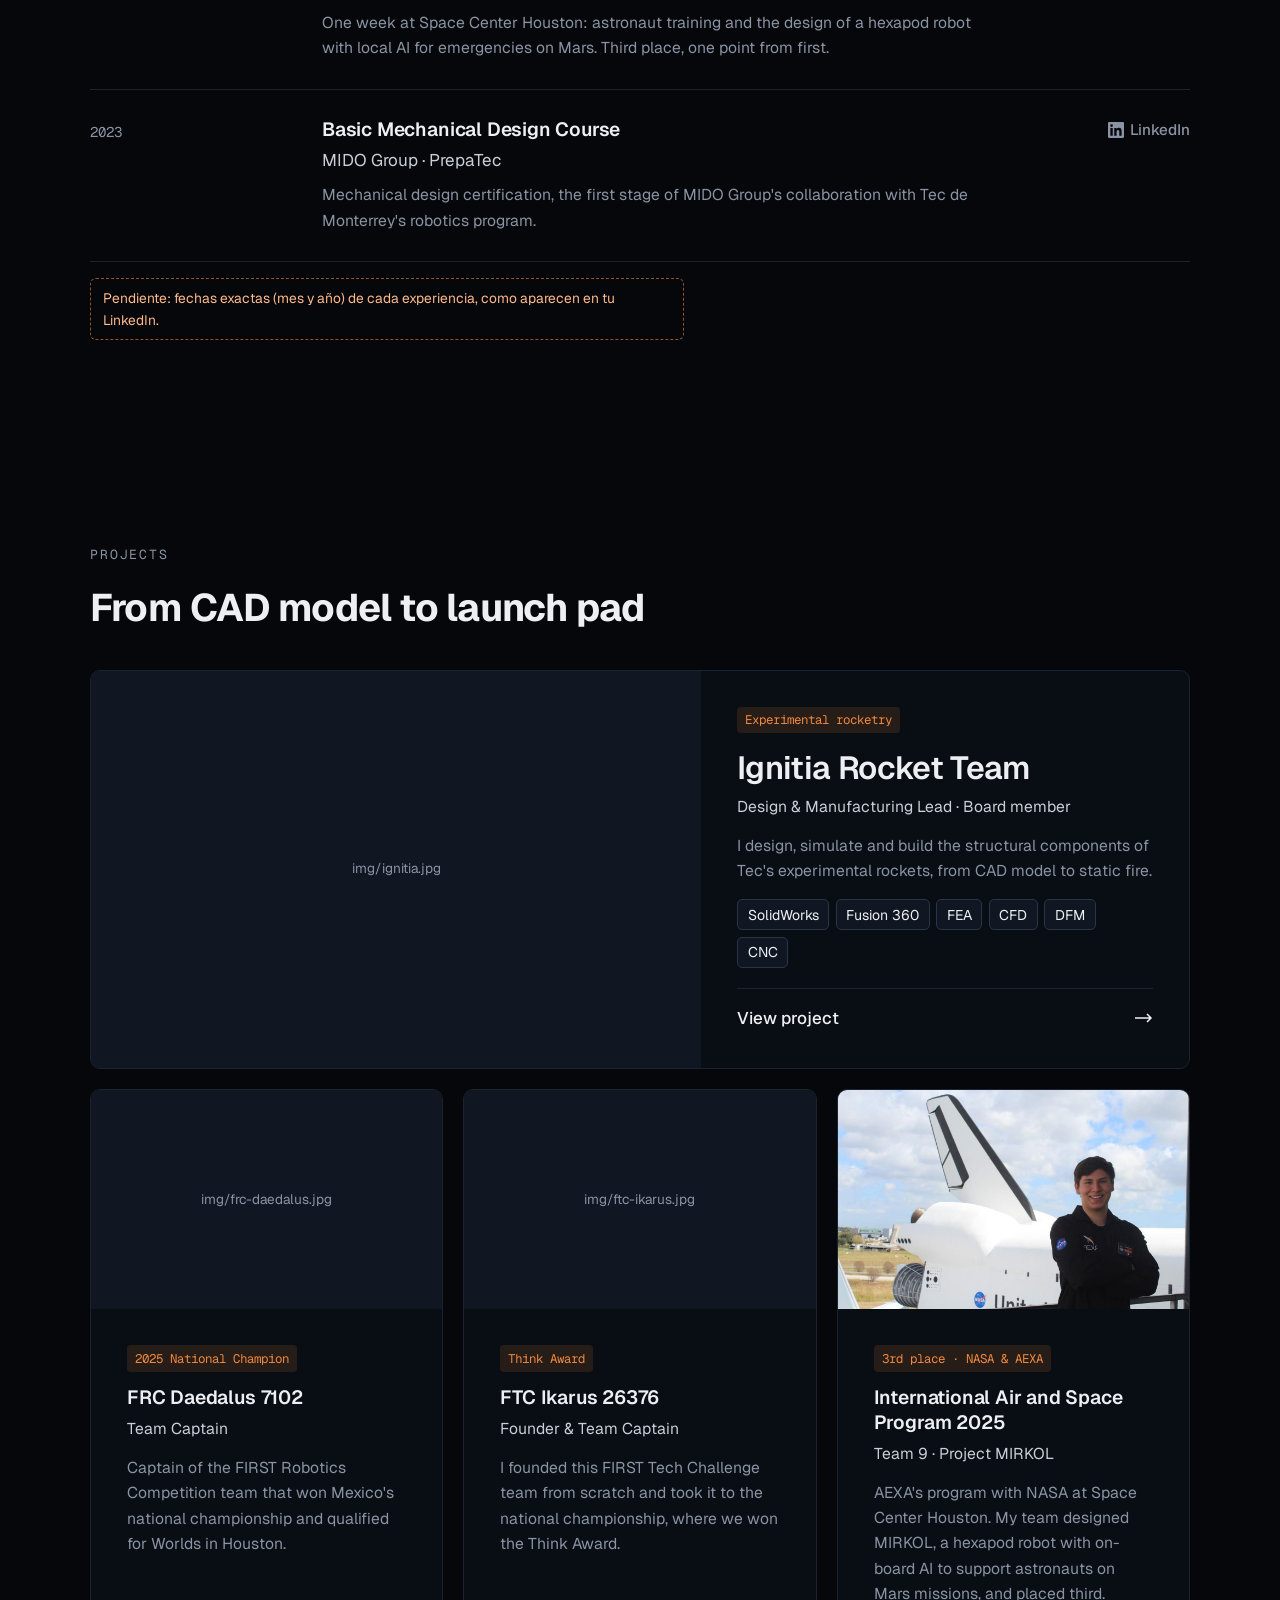
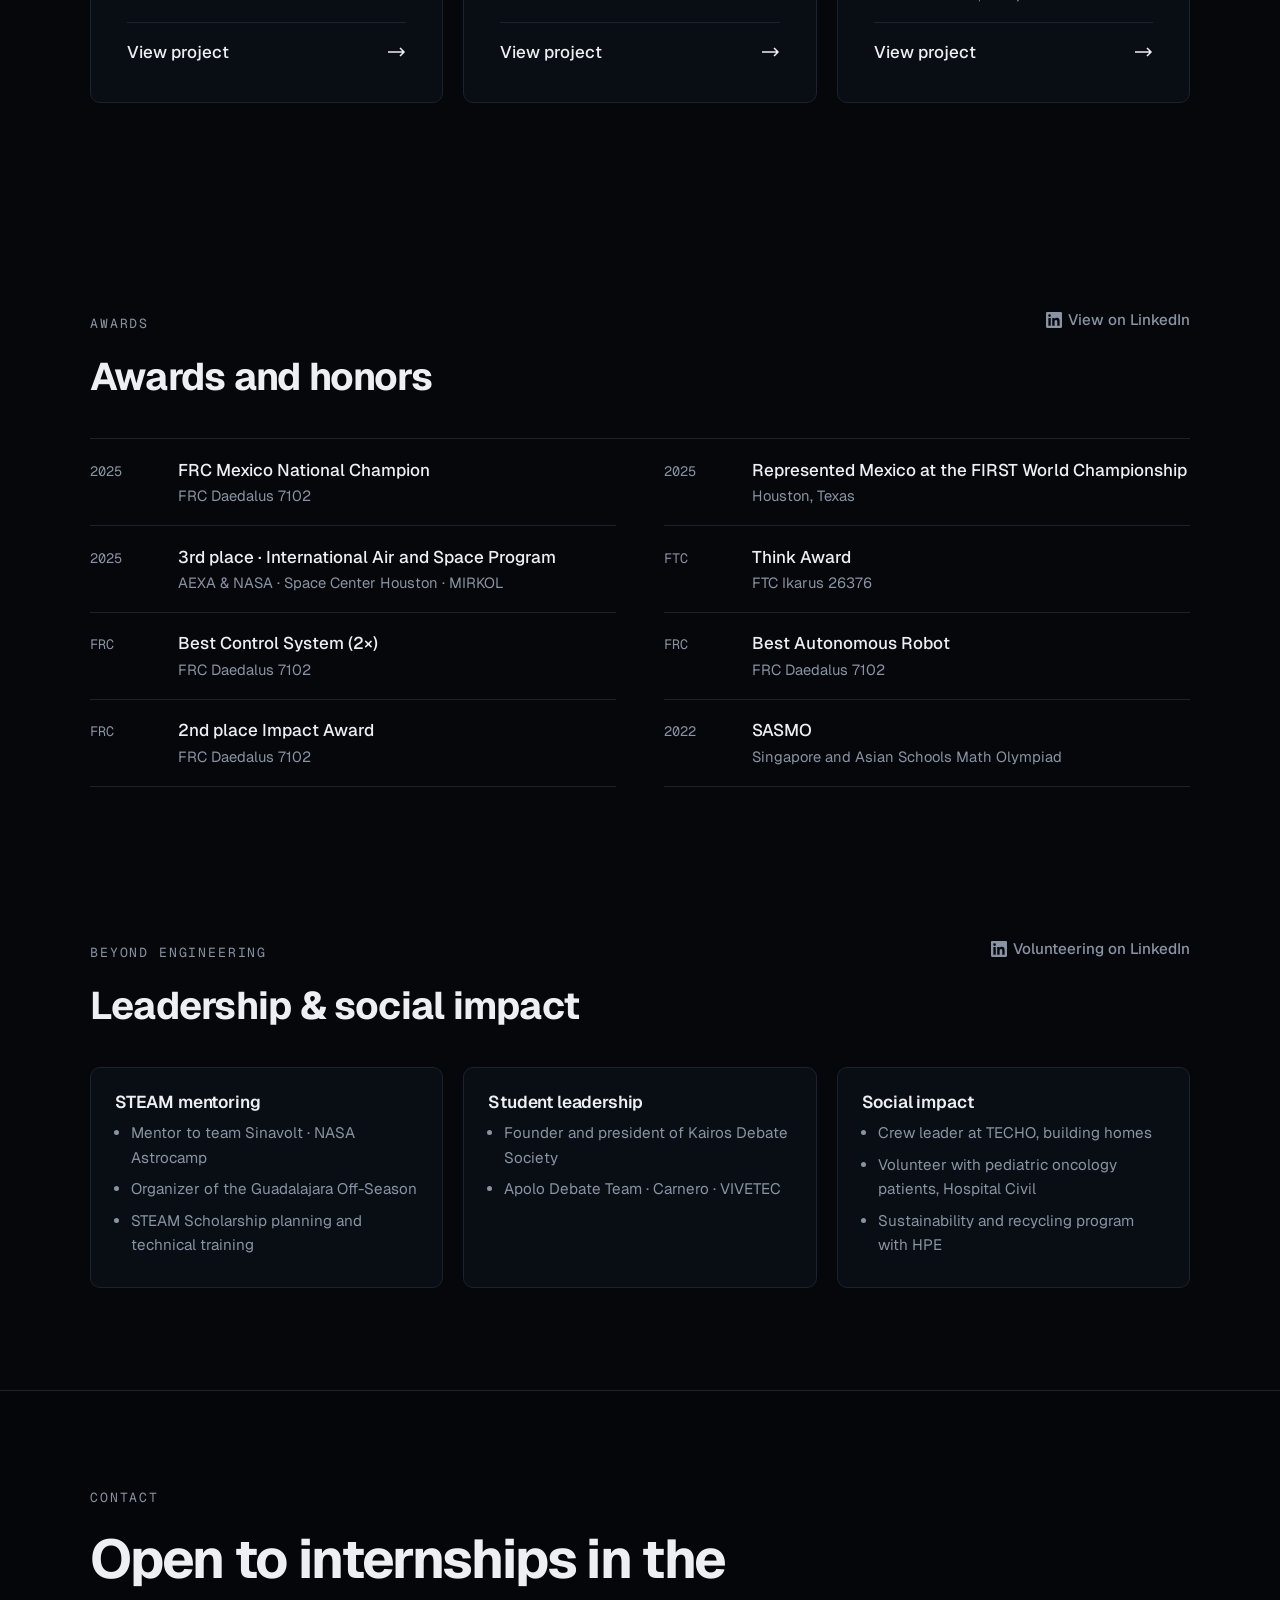
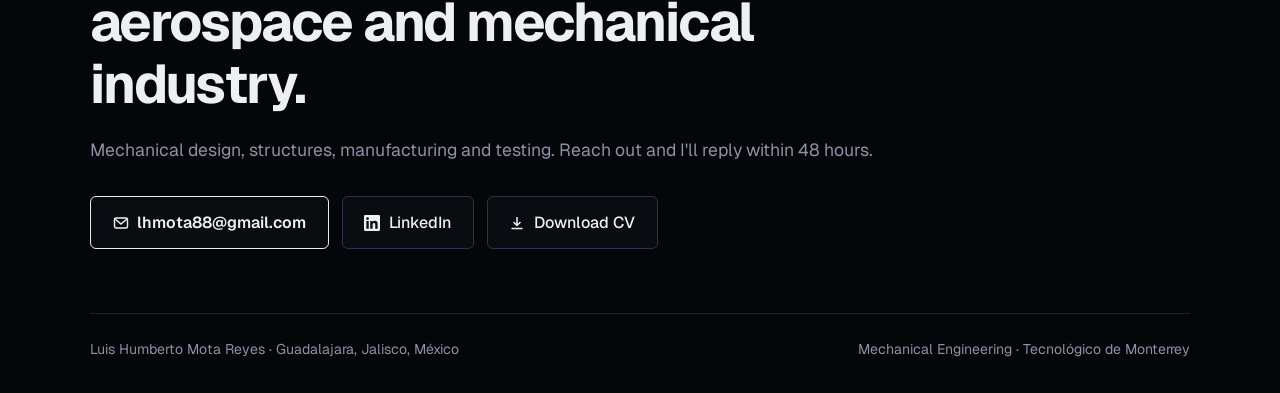
==== commit 66cc09b4: "Add files via upload" ====
--- a/index.html
+++ b/index.html
@@ -26,7 +26,7 @@
     <nav class="nav" aria-label="Principal">
       <a href="index.html#sobre-mi"><span data-l="es">Sobre mí</span><span data-l="en">About</span></a>
       <a href="index.html#experiencia"><span data-l="es">Experiencia</span><span data-l="en">Experience</span></a>
-      <div class="dd"><button type="button" aria-haspopup="true"><span data-l="es">Proyectos</span><span data-l="en">Projects</span><svg viewBox="0 0 10 10" aria-hidden="true"><path d="M2 3.5l3 3 3-3"/></svg></button><div class="dd-menu"><a href="proyectos/ignitia.html">Ignitia Rocket Team<small><span data-l="es">Líder de Diseño y Manufactura · Mesa directiva</span><span data-l="en">Design &amp; Manufacturing Lead · Board member</span></small></a><a href="proyectos/frc-daedalus.html">FRC Daedalus 7102<small><span data-l="es">Capitán</span><span data-l="en">Team Captain</span></small></a><a href="proyectos/ftc-ikarus.html">FTC Ikarus 26376<small><span data-l="es">Fundador y capitán</span><span data-l="en">Founder &amp; Team Captain</span></small></a><a href="proyectos/nasa-iasp.html">International Air and Space Program<small><span data-l="es">NASA &amp; AEXA</span><span data-l="en">NASA &amp; AEXA</span></small></a></div></div>
+      <div class="dd"><button type="button" aria-haspopup="true"><span data-l="es">Proyectos</span><span data-l="en">Projects</span><svg viewBox="0 0 10 10" aria-hidden="true"><path d="M2 3.5l3 3 3-3"/></svg></button><div class="dd-menu"><a href="proyectos/ignitia.html">Ignitia Rocket Team<small><span data-l="es">Líder de Diseño y Manufactura · Mesa directiva</span><span data-l="en">Design &amp; Manufacturing Lead · Board member</span></small></a><a href="proyectos/frc-daedalus.html">FRC Daedalus 7102<small><span data-l="es">Capitán</span><span data-l="en">Team Captain</span></small></a><a href="proyectos/ftc-ikarus.html">FTC Ikarus 26376<small><span data-l="es">Fundador y capitán</span><span data-l="en">Founder &amp; Team Captain</span></small></a><a href="proyectos/nasa-iasp.html">International Air and Space Program 2025<small><span data-l="es">Team 9 · Proyecto MIRKOL</span><span data-l="en">Team 9 · Project MIRKOL</span></small></a></div></div>
       <a href="cad.html">CAD</a>
       <a href="index.html#reconocimientos"><span data-l="es">Reconocimientos</span><span data-l="en">Awards</span></a>
       <a href="index.html#contacto"><span data-l="es">Contacto</span><span data-l="en">Contact</span></a>
@@ -62,7 +62,7 @@
   <div class="wrap">
     <div class="stat"><b>IGNITIA</b><span><span data-l="es">Líder de Diseño y Manufactura</span><span data-l="en">Design &amp; Manufacturing Lead</span></span></div>
     <div class="stat"><b><span data-l="es">1er lugar</span><span data-l="en">1st place</span></b><span><span data-l="es">Nacional FRC México 2025</span><span data-l="en">FRC Mexico Nationals 2025</span></span></div>
-    <div class="stat"><b><span data-l="es">3er lugar</span><span data-l="en">3rd place</span></b><span>NASA &amp; AEXA Air and Space Program</span></div>
+    <div class="stat"><b><span data-l="es">3er lugar</span><span data-l="en">3rd place</span></b><span>AEXA &amp; NASA IASP 2025</span></div>
     <div class="stat"><b>CSWP</b><span>Certified SOLIDWORKS Professional</span></div>
   </div>
 </div>
@@ -112,6 +112,10 @@
   <div><h3><span data-l="es">Fundador y capitán</span><span data-l="en">Founder &amp; Team Captain</span></h3><span class="org">FIRST Tech Challenge · Ikarus 26376</span><p data-l="es">Fundé y administré el equipo; coordiné la ingeniería y la capacitación técnica. Think Award y clasificación al nacional.</p><p data-l="en">Founded and managed the team; coordinated engineering and technical training. Think Award and national qualifier.</p></div>
   <div class="links"><a class="more" href="proyectos/ftc-ikarus.html"><span data-l="es">Ver proyecto</span><span data-l="en">View project</span><svg class="arrow" viewBox="0 0 18 10" aria-hidden="true"><path d="M0 5h16M12 1l4 4-4 4"/></svg></a><a class="more" href="https://www.linkedin.com/in/luis-humberto-mota-reyes-05086a364/details/experience/" target="_blank" rel="noopener"><svg class="ico" viewBox="0 0 24 24" fill="currentColor" aria-hidden="true"><path d="M20.45 20.45h-3.56v-5.57c0-1.33-.02-3.04-1.85-3.04-1.85 0-2.14 1.45-2.14 2.94v5.67H9.34V9h3.42v1.56h.05c.48-.9 1.64-1.85 3.37-1.85 3.6 0 4.27 2.37 4.27 5.46v6.28zM5.34 7.43a2.06 2.06 0 1 1 0-4.13 2.06 2.06 0 0 1 0 4.13zM7.12 20.45H3.56V9h3.56v11.45zM22.22 0H1.77C.79 0 0 .77 0 1.73v20.54C0 23.23.79 24 1.77 24h20.45c.98 0 1.78-.77 1.78-1.73V1.73C24 .77 23.2 0 22.22 0z"/></svg>LinkedIn</a></div>
 </li><li>
+  <span class="when"><span data-l="es">Nov 2025</span><span data-l="en">Nov 2025</span></span>
+  <div><h3><span data-l="es">Team 9 · Proyecto MIRKOL (3er lugar)</span><span data-l="en">Team 9 · Project MIRKOL (3rd place)</span></h3><span class="org">International Air and Space Program · AEXA &amp; NASA</span><p data-l="es">Una semana en Space Center Houston: entrenamiento de astronauta y diseño de un robot hexápodo con IA local para emergencias en Marte. Tercer lugar, a un punto del primero.</p><p data-l="en">One week at Space Center Houston: astronaut training and the design of a hexapod robot with local AI for emergencies on Mars. Third place, one point from first.</p></div>
+  <div class="links"><a class="more" href="proyectos/nasa-iasp.html"><span data-l="es">Ver proyecto</span><span data-l="en">View project</span><svg class="arrow" viewBox="0 0 18 10" aria-hidden="true"><path d="M0 5h16M12 1l4 4-4 4"/></svg></a><a class="more" href="https://www.linkedin.com/in/luis-humberto-mota-reyes-05086a364/details/experience/" target="_blank" rel="noopener"><svg class="ico" viewBox="0 0 24 24" fill="currentColor" aria-hidden="true"><path d="M20.45 20.45h-3.56v-5.57c0-1.33-.02-3.04-1.85-3.04-1.85 0-2.14 1.45-2.14 2.94v5.67H9.34V9h3.42v1.56h.05c.48-.9 1.64-1.85 3.37-1.85 3.6 0 4.27 2.37 4.27 5.46v6.28zM5.34 7.43a2.06 2.06 0 1 1 0-4.13 2.06 2.06 0 0 1 0 4.13zM7.12 20.45H3.56V9h3.56v11.45zM22.22 0H1.77C.79 0 0 .77 0 1.73v20.54C0 23.23.79 24 1.77 24h20.45c.98 0 1.78-.77 1.78-1.73V1.73C24 .77 23.2 0 22.22 0z"/></svg>LinkedIn</a></div>
+</li><li>
   <span class="when"><span data-l="es">2023</span><span data-l="en">2023</span></span>
   <div><h3><span data-l="es">Curso de Diseño Mecánico Básico</span><span data-l="en">Basic Mechanical Design Course</span></h3><span class="org">MIDO Group · PrepaTec</span><p data-l="es">Certificación en diseño mecánico, primera etapa de la colaboración de MIDO Group con el programa de robótica del Tec de Monterrey.</p><p data-l="en">Mechanical design certification, the first stage of MIDO Group's collaboration with Tec de Monterrey's robotics program.</p></div>
   <div class="links"><a class="more" href="https://www.linkedin.com/in/luis-humberto-mota-reyes-05086a364/details/experience/" target="_blank" rel="noopener"><svg class="ico" viewBox="0 0 24 24" fill="currentColor" aria-hidden="true"><path d="M20.45 20.45h-3.56v-5.57c0-1.33-.02-3.04-1.85-3.04-1.85 0-2.14 1.45-2.14 2.94v5.67H9.34V9h3.42v1.56h.05c.48-.9 1.64-1.85 3.37-1.85 3.6 0 4.27 2.37 4.27 5.46v6.28zM5.34 7.43a2.06 2.06 0 1 1 0-4.13 2.06 2.06 0 0 1 0 4.13zM7.12 20.45H3.56V9h3.56v11.45zM22.22 0H1.77C.79 0 0 .77 0 1.73v20.54C0 23.23.79 24 1.77 24h20.45c.98 0 1.78-.77 1.78-1.73V1.73C24 .77 23.2 0 22.22 0z"/></svg>LinkedIn</a></div>
@@ -156,12 +160,12 @@
     <span class="go"><span data-l="es">Ver proyecto</span><span data-l="en">View project</span><svg class="arrow" viewBox="0 0 18 10" aria-hidden="true"><path d="M0 5h16M12 1l4 4-4 4"/></svg></span>
   </div>
 </a><a class="proj" href="proyectos/nasa-iasp.html">
-  <figure class="media"><img src="img/nasa-iasp.jpg" alt="International Air and Space Program" loading="lazy" onerror="this.remove()"><span class="ph-txt">img/nasa-iasp.jpg</span></figure>
-  <div class="pbody">
-    <span class="tag"><span data-l="es">3er lugar</span><span data-l="en">3rd place</span></span>
-    <h3>International Air and Space Program</h3>
-    <span class="role"><span data-l="es">NASA &amp; AEXA</span><span data-l="en">NASA &amp; AEXA</span></span>
-    <p data-l="es">Tercer lugar en el programa aeroespacial internacional de NASA y AEXA, además de mi participación en NASA Astrocamp.</p><p data-l="en">Third place in NASA and AEXA's international aerospace program, plus my participation in NASA Astrocamp.</p>
+  <figure class="media"><img src="img/nasa-iasp.jpg" alt="International Air and Space Program 2025" loading="lazy" onerror="this.remove()"><span class="ph-txt">img/nasa-iasp.jpg</span></figure>
+  <div class="pbody">
+    <span class="tag"><span data-l="es">3er lugar · NASA &amp; AEXA</span><span data-l="en">3rd place · NASA &amp; AEXA</span></span>
+    <h3>International Air and Space Program 2025</h3>
+    <span class="role"><span data-l="es">Team 9 · Proyecto MIRKOL</span><span data-l="en">Team 9 · Project MIRKOL</span></span>
+    <p data-l="es">Programa de AEXA con la NASA en Space Center Houston. Mi equipo diseñó MIRKOL, un robot hexápodo con IA local para apoyar a astronautas en misiones a Marte, y obtuvo el tercer lugar.</p><p data-l="en">AEXA's program with NASA at Space Center Houston. My team designed MIRKOL, a hexapod robot with on-board AI to support astronauts on Mars missions, and placed third.</p>
     
     <span class="go"><span data-l="es">Ver proyecto</span><span data-l="en">View project</span><svg class="arrow" viewBox="0 0 18 10" aria-hidden="true"><path d="M0 5h16M12 1l4 4-4 4"/></svg></span>
   </div>
@@ -174,7 +178,7 @@
       <div><span class="label"><span data-l="es">RECONOCIMIENTOS</span><span data-l="en">AWARDS</span></span><h2><span data-l="es">Premios y distinciones</span><span data-l="en">Awards and honors</span></h2></div>
       <a class="more" href="https://www.linkedin.com/in/luis-humberto-mota-reyes-05086a364/details/honors/" target="_blank" rel="noopener"><svg class="ico" viewBox="0 0 24 24" fill="currentColor" aria-hidden="true"><path d="M20.45 20.45h-3.56v-5.57c0-1.33-.02-3.04-1.85-3.04-1.85 0-2.14 1.45-2.14 2.94v5.67H9.34V9h3.42v1.56h.05c.48-.9 1.64-1.85 3.37-1.85 3.6 0 4.27 2.37 4.27 5.46v6.28zM5.34 7.43a2.06 2.06 0 1 1 0-4.13 2.06 2.06 0 0 1 0 4.13zM7.12 20.45H3.56V9h3.56v11.45zM22.22 0H1.77C.79 0 0 .77 0 1.73v20.54C0 23.23.79 24 1.77 24h20.45c.98 0 1.78-.77 1.78-1.73V1.73C24 .77 23.2 0 22.22 0z"/></svg><span data-l="es">Ver en LinkedIn</span><span data-l="en">View on LinkedIn</span></a>
     </div>
-    <ul class="awards"><li><span class="yr">2025</span><div><strong><span data-l="es">Campeón Nacional FRC México</span><span data-l="en">FRC Mexico National Champion</span></strong><span class="sub">FRC Daedalus 7102</span></div></li><li><span class="yr">2025</span><div><strong><span data-l="es">Representante de México en el Mundial de robótica</span><span data-l="en">Represented Mexico at the FIRST World Championship</span></strong><span class="sub">Houston, Texas</span></div></li><li><span class="yr">NASA</span><div><strong><span data-l="es">3er lugar · International Air and Space Program</span><span data-l="en">3rd place · International Air and Space Program</span></strong><span class="sub">NASA &amp; AEXA</span></div></li><li><span class="yr">FTC</span><div><strong><span data-l="es">Think Award</span><span data-l="en">Think Award</span></strong><span class="sub">FTC Ikarus 26376</span></div></li><li><span class="yr">FRC</span><div><strong><span data-l="es">Mejor Sistema de Control (2 veces)</span><span data-l="en">Best Control System (2×)</span></strong><span class="sub">FRC Daedalus 7102</span></div></li><li><span class="yr">FRC</span><div><strong><span data-l="es">Mejor Robot Autónomo</span><span data-l="en">Best Autonomous Robot</span></strong><span class="sub">FRC Daedalus 7102</span></div></li><li><span class="yr">FRC</span><div><strong><span data-l="es">2º lugar Impact Award</span><span data-l="en">2nd place Impact Award</span></strong><span class="sub">FRC Daedalus 7102</span></div></li><li><span class="yr">2022</span><div><strong><span data-l="es">SASMO</span><span data-l="en">SASMO</span></strong><span class="sub">Singapore and Asian Schools Math Olympiad</span></div></li></ul>
+    <ul class="awards"><li><span class="yr">2025</span><div><strong><span data-l="es">Campeón Nacional FRC México</span><span data-l="en">FRC Mexico National Champion</span></strong><span class="sub">FRC Daedalus 7102</span></div></li><li><span class="yr">2025</span><div><strong><span data-l="es">Representante de México en el Mundial de robótica</span><span data-l="en">Represented Mexico at the FIRST World Championship</span></strong><span class="sub">Houston, Texas</span></div></li><li><span class="yr">2025</span><div><strong><span data-l="es">3er lugar · International Air and Space Program</span><span data-l="en">3rd place · International Air and Space Program</span></strong><span class="sub">AEXA &amp; NASA · Space Center Houston · MIRKOL</span></div></li><li><span class="yr">FTC</span><div><strong><span data-l="es">Think Award</span><span data-l="en">Think Award</span></strong><span class="sub">FTC Ikarus 26376</span></div></li><li><span class="yr">FRC</span><div><strong><span data-l="es">Mejor Sistema de Control (2 veces)</span><span data-l="en">Best Control System (2×)</span></strong><span class="sub">FRC Daedalus 7102</span></div></li><li><span class="yr">FRC</span><div><strong><span data-l="es">Mejor Robot Autónomo</span><span data-l="en">Best Autonomous Robot</span></strong><span class="sub">FRC Daedalus 7102</span></div></li><li><span class="yr">FRC</span><div><strong><span data-l="es">2º lugar Impact Award</span><span data-l="en">2nd place Impact Award</span></strong><span class="sub">FRC Daedalus 7102</span></div></li><li><span class="yr">2022</span><div><strong><span data-l="es">SASMO</span><span data-l="en">SASMO</span></strong><span class="sub">Singapore and Asian Schools Math Olympiad</span></div></li></ul>
   </div>
 </section>
 <section id="liderazgo" style="padding-top:clamp(2rem,4vw,3rem)">
--- a/assets/styles.css
+++ b/assets/styles.css
@@ -238,3 +238,5 @@
 .cad-filter{display:flex;flex-wrap:wrap;align-items:center;gap:.75rem 1.25rem;margin-top:2.5rem;color:var(--muted)}
 .cad-filter strong{color:var(--text);font-weight:500}
 .cad-filter + .cad-grid{margin-top:1.25rem}
+.proj .media img,.gallery .media img{object-position:center 28%}
+.gallery .media img{object-position:center 30%}
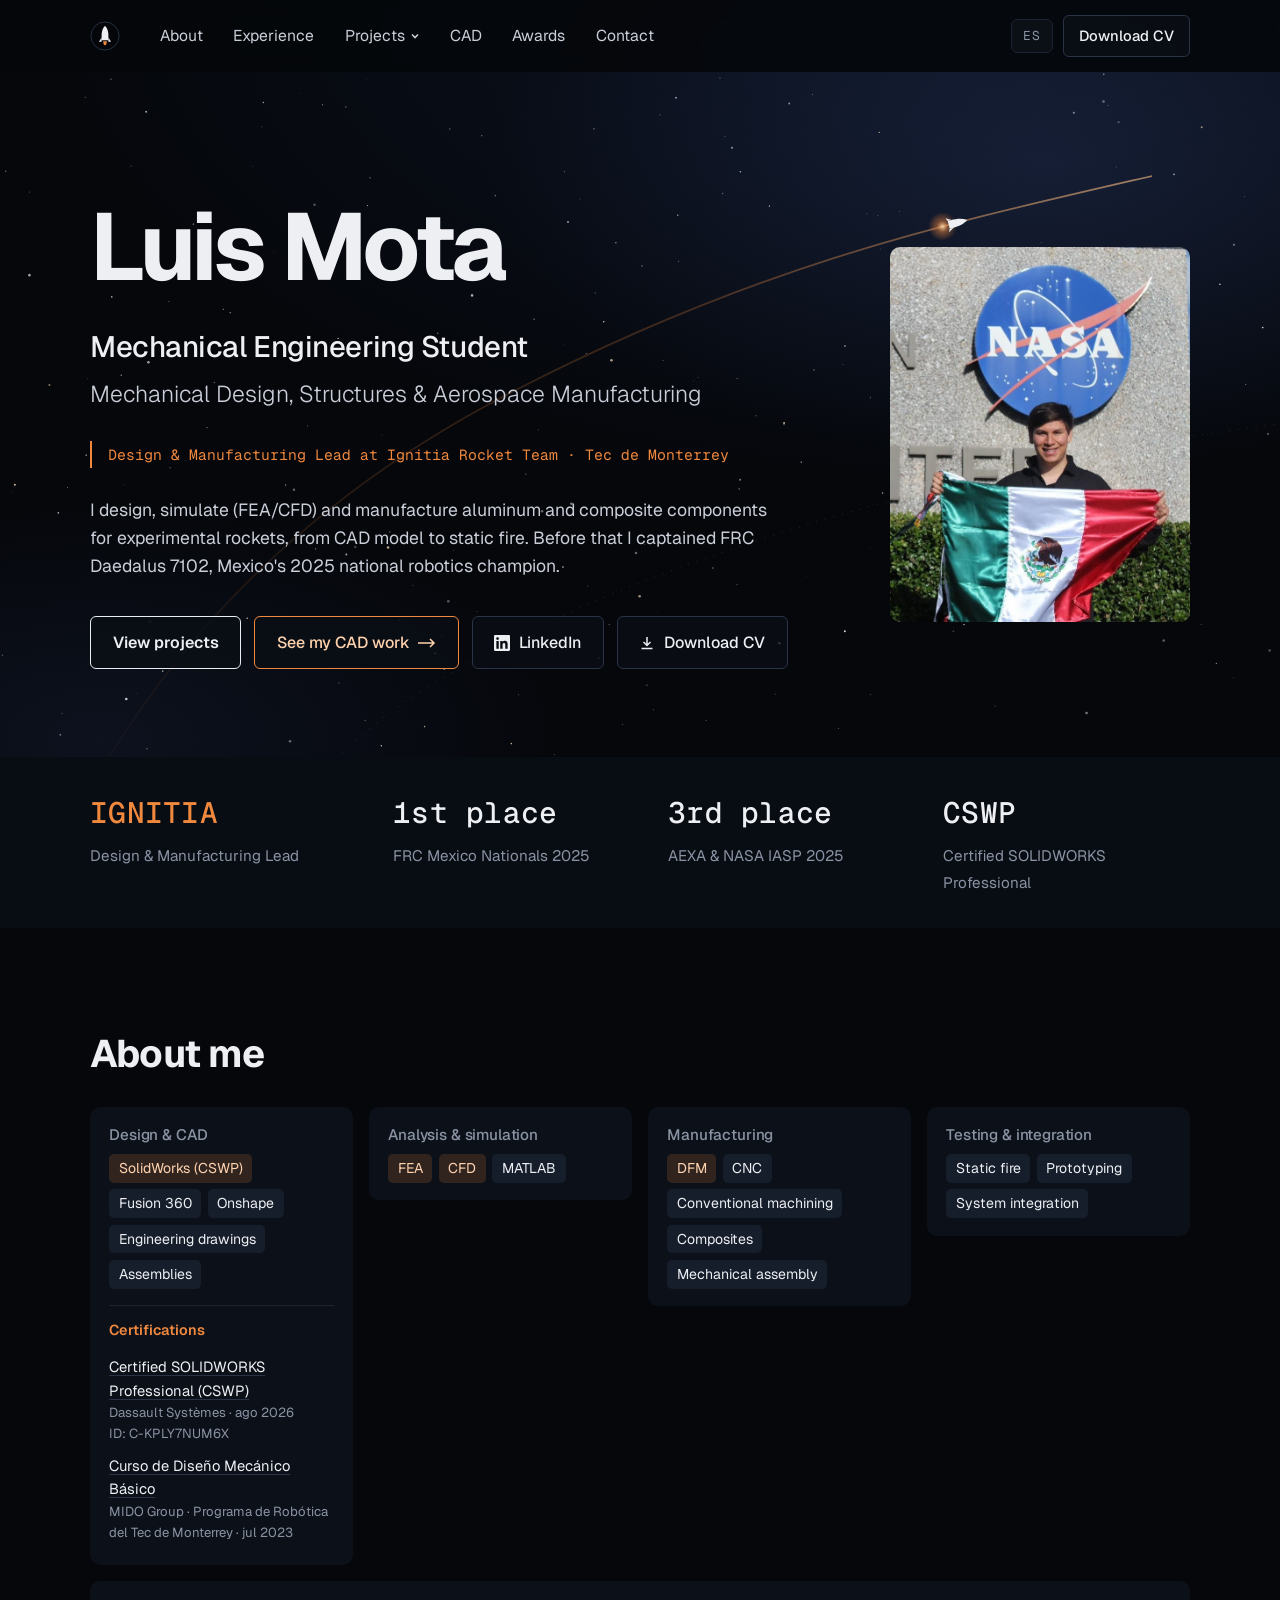
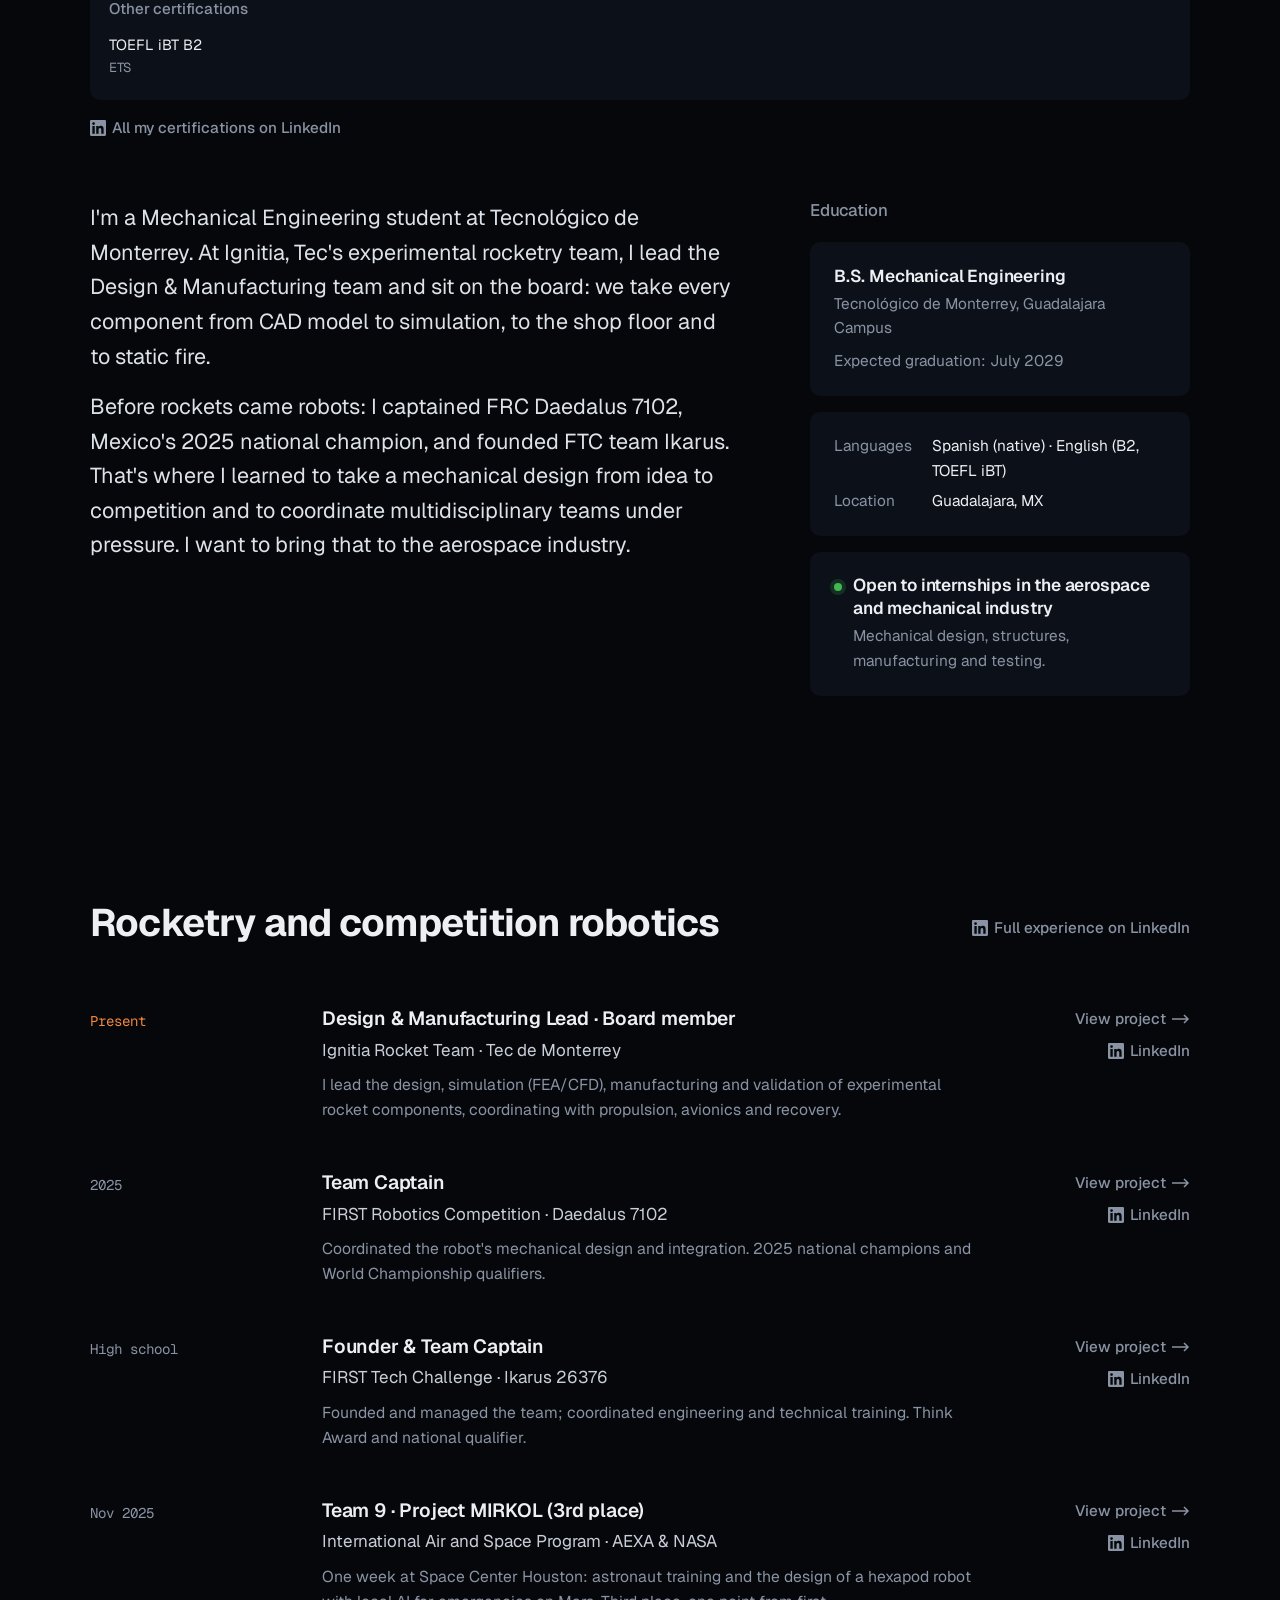
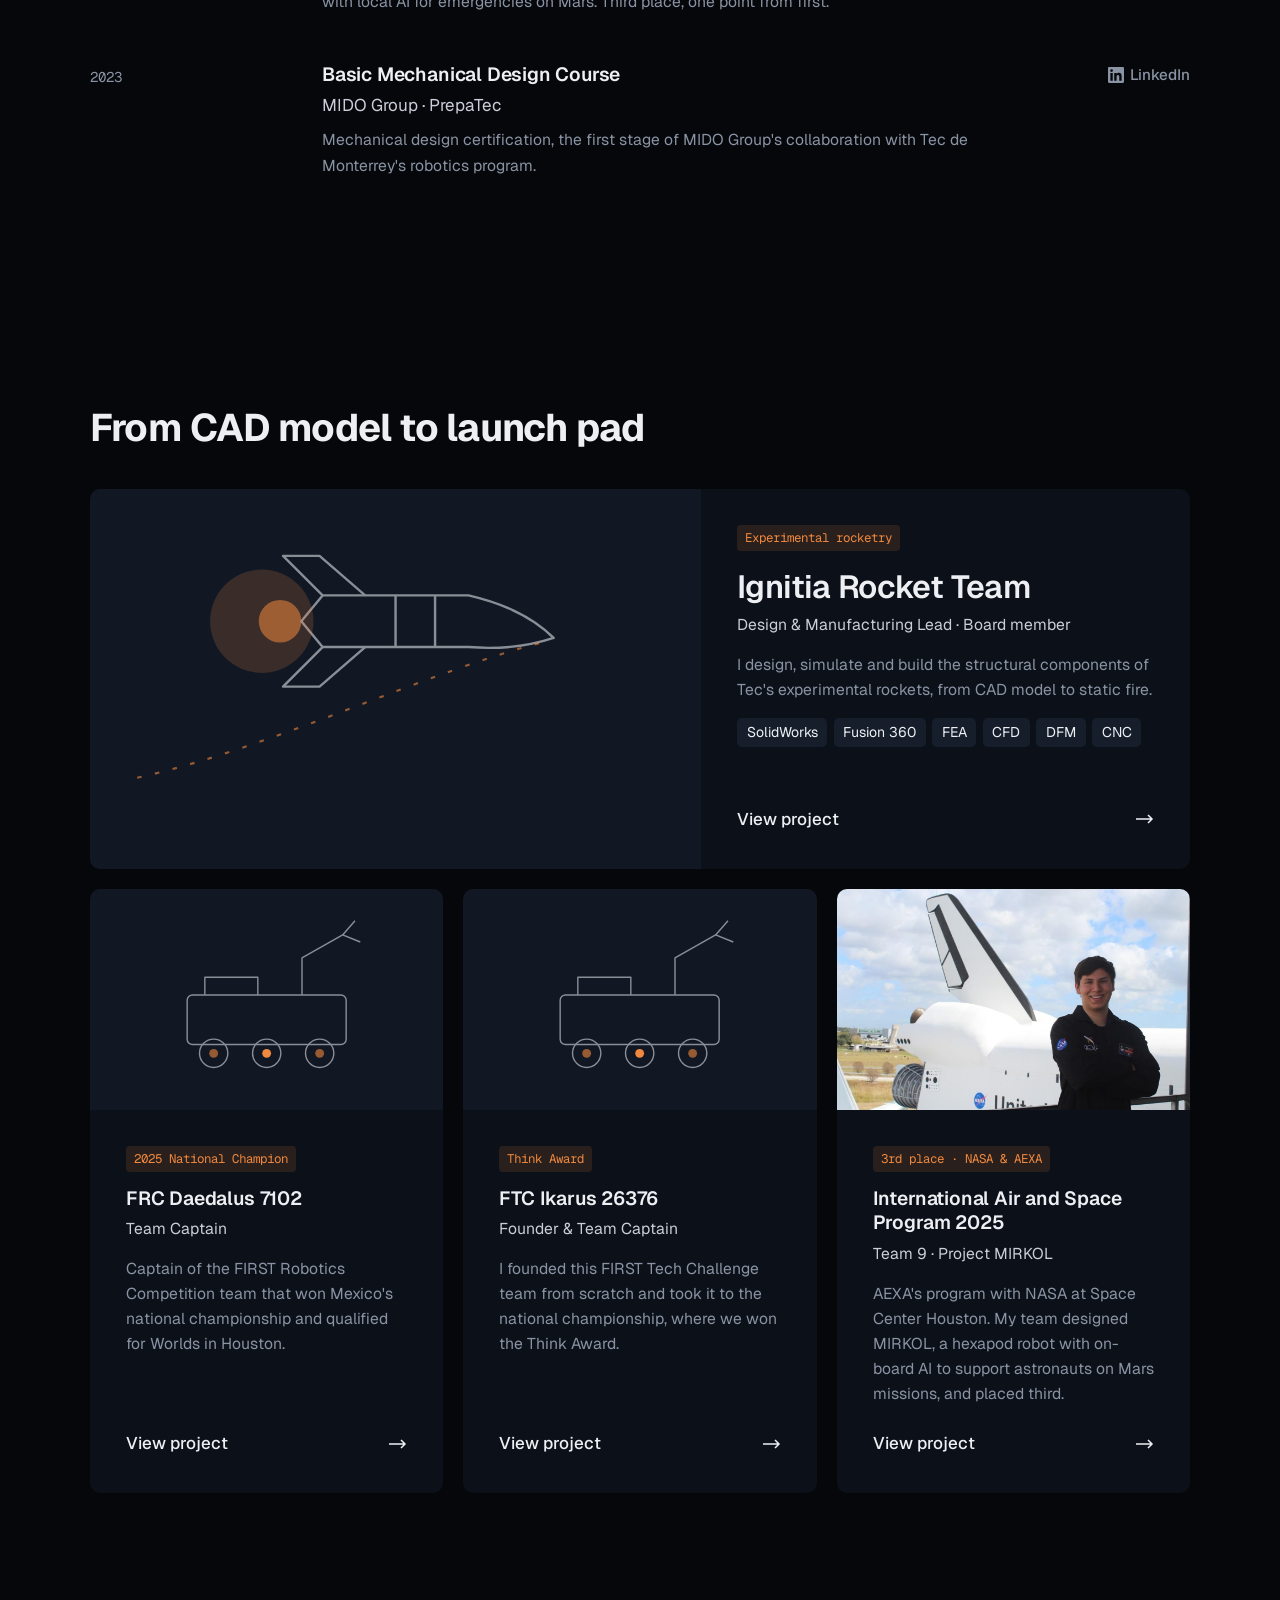
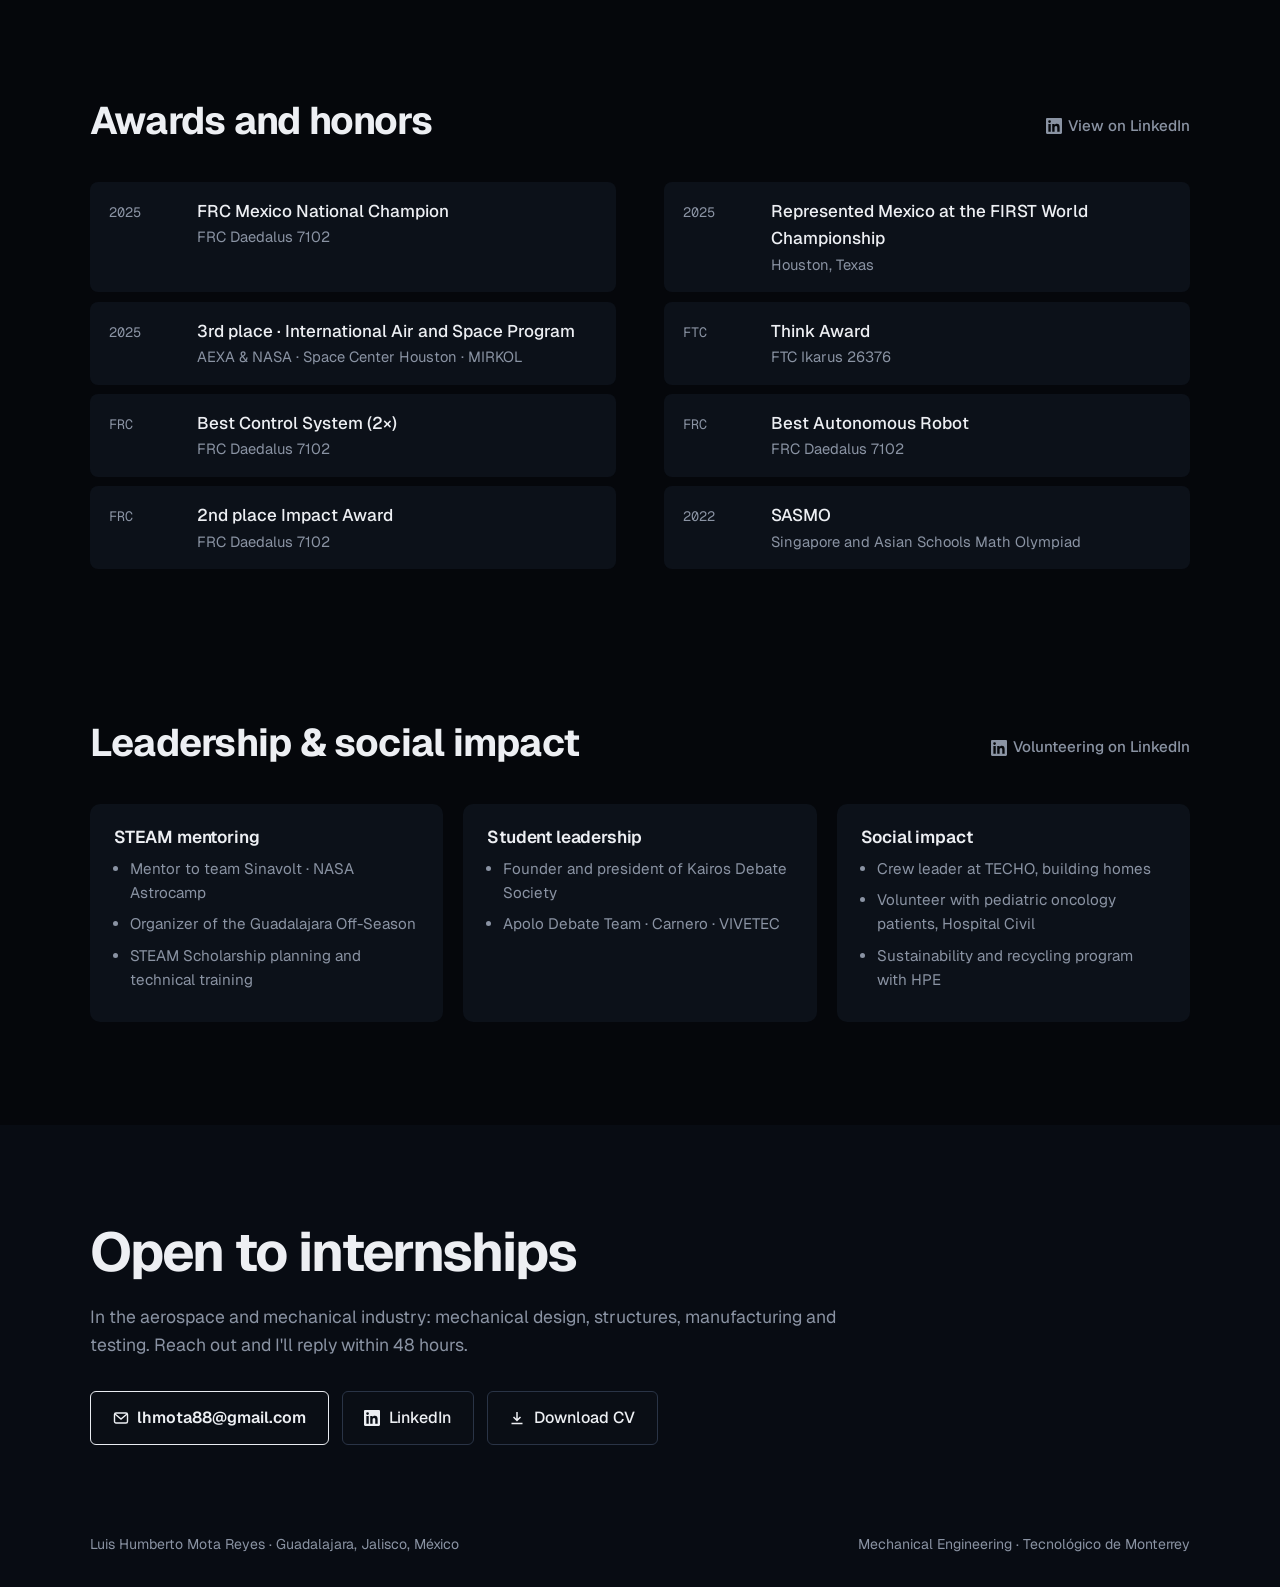
==== commit 5db5273e: "Add files via upload" ====
--- a/index.html
+++ b/index.html
@@ -32,12 +32,29 @@
       <a href="index.html#contacto"><span data-l="es">Contacto</span><span data-l="en">Contact</span></a>
     </nav>
     <div class="right">
+      <button type="button" class="menu-btn" aria-expanded="false" aria-controls="mnav"><span data-l="es">Menú</span><span data-l="en">Menu</span></button>
       <button type="button" class="lang-btn">EN</button>
       <a class="btn sm" href="cv/Luis_Mota_CV.pdf" download><span data-l="es">Descargar CV</span><span data-l="en">Download CV</span></a>
     </div>
   </div>
+  <nav class="mnav" id="mnav" aria-label="Móvil" hidden>
+    <a href="index.html#sobre-mi"><span data-l="es">Sobre mí</span><span data-l="en">About</span></a>
+    <a href="index.html#experiencia"><span data-l="es">Experiencia</span><span data-l="en">Experience</span></a>
+    <a href="index.html#proyectos"><span data-l="es">Proyectos</span><span data-l="en">Projects</span></a>
+    <a href="cad.html">CAD</a>
+    <a href="index.html#reconocimientos"><span data-l="es">Reconocimientos</span><span data-l="en">Awards</span></a>
+    <a href="index.html#contacto"><span data-l="es">Contacto</span><span data-l="en">Contact</span></a>
+  </nav>
 </header>
 <main><section class="hero" id="inicio">
+  <svg class="launch" viewBox="0 0 1600 1000" preserveAspectRatio="xMaxYMin slice" aria-hidden="true">
+    <defs><linearGradient id="trailg" x1="0" y1="1" x2="1" y2="0"><stop offset="0" stop-color="#F0883E" stop-opacity="0"/><stop offset=".7" stop-color="#F0883E" stop-opacity=".25"/><stop offset="1" stop-color="#FFC58A" stop-opacity=".6"/></linearGradient>
+    <radialGradient id="plumeg"><stop offset="0" stop-color="#FFD9A8" stop-opacity=".95"/><stop offset=".4" stop-color="#F0883E" stop-opacity=".45"/><stop offset="1" stop-color="#F0883E" stop-opacity="0"/></radialGradient></defs>
+    <path id="ascent" class="trail" d="M 60 1000 C 160 780, 330 560, 640 400 S 1180 190, 1440 130" fill="none" stroke="url(#trailg)" stroke-width="2.2" pathLength="1"/>
+    <g class="ship"><g transform="rotate(90)"><circle cx="0" cy="18" r="18" fill="url(#plumeg)" class="plume"/>
+      <path d="M0 -14C4 -8 5 -2 5 6v4h-10v-4c0-8 1-14 5-20z" fill="#EDEFF3"/><path d="M-5 5-9 12l4-2zM5 5l4 7-4-2z" fill="#EDEFF3"/></g>
+      <animateMotion dur="3.2s" begin="0.4s" fill="freeze" rotate="auto" keyPoints="0;1" keyTimes="0;1" calcMode="spline" keySplines=".45 0 .2 1"><mpath href="#ascent"/></animateMotion></g>
+  </svg>
   <div class="wrap">
     <div>
       <h1>Luis Mota</h1>
@@ -54,7 +71,6 @@
     </div>
     <figure class="photo" style="margin:0">
       <img src="img/perfil.jpg" alt="Luis Humberto Mota Reyes" onerror="this.remove()">
-      <span class="ph-txt"><span data-l="es">Tu foto profesional<br>img/perfil.jpg</span><span data-l="en">Your headshot<br>img/perfil.jpg</span></span>
     </figure>
   </div>
 </section>
@@ -68,15 +84,15 @@
 </div>
 <section id="sobre-mi">
   <div class="wrap">
-    <span class="label"><span data-l="es">SOBRE MÍ</span><span data-l="en">ABOUT</span></span>
+    <h2 class="sec-title"><span data-l="es">Sobre mí</span><span data-l="en">About me</span></h2>
+    <div class="skills"><div class="skill"><h3><span data-l="es">Diseño y CAD</span><span data-l="en">Design &amp; CAD</span></h3><ul class="chips"><li class="key">SolidWorks (CSWP)</li><li>Fusion 360</li><li>Onshape</li><li><span data-l="es">Planos de ingeniería</span><span data-l="en">Engineering drawings</span></li><li><span data-l="es">Ensambles</span><span data-l="en">Assemblies</span></li></ul><div class="certs" data-area="diseno"></div></div><div class="skill"><h3><span data-l="es">Análisis y simulación</span><span data-l="en">Analysis &amp; simulation</span></h3><ul class="chips"><li class="key">FEA</li><li class="key">CFD</li><li>MATLAB</li></ul><div class="certs" data-area="analisis"></div></div><div class="skill"><h3><span data-l="es">Manufactura</span><span data-l="en">Manufacturing</span></h3><ul class="chips"><li class="key">DFM</li><li>CNC</li><li><span data-l="es">Maquinado convencional</span><span data-l="en">Conventional machining</span></li><li><span data-l="es">Materiales compuestos</span><span data-l="en">Composites</span></li><li><span data-l="es">Ensamble mecánico</span><span data-l="en">Mechanical assembly</span></li></ul><div class="certs" data-area="manufactura"></div></div><div class="skill"><h3><span data-l="es">Pruebas e integración</span><span data-l="en">Testing &amp; integration</span></h3><ul class="chips"><li>Static fire</li><li><span data-l="es">Desarrollo de prototipos</span><span data-l="en">Prototyping</span></li><li><span data-l="es">Integración de sistemas</span><span data-l="en">System integration</span></li></ul><div class="certs" data-area="pruebas"></div></div><div class="certs-other"></div></div><p class="certs-link"><a class="more" href="https://www.linkedin.com/in/luis-humberto-mota-reyes-05086a364/details/certifications/" target="_blank" rel="noopener"><svg class="ico" viewBox="0 0 24 24" fill="currentColor" aria-hidden="true"><path d="M20.45 20.45h-3.56v-5.57c0-1.33-.02-3.04-1.85-3.04-1.85 0-2.14 1.45-2.14 2.94v5.67H9.34V9h3.42v1.56h.05c.48-.9 1.64-1.85 3.37-1.85 3.6 0 4.27 2.37 4.27 5.46v6.28zM5.34 7.43a2.06 2.06 0 1 1 0-4.13 2.06 2.06 0 0 1 0 4.13zM7.12 20.45H3.56V9h3.56v11.45zM22.22 0H1.77C.79 0 0 .77 0 1.73v20.54C0 23.23.79 24 1.77 24h20.45c.98 0 1.78-.77 1.78-1.73V1.73C24 .77 23.2 0 22.22 0z"/></svg><span data-l="es">Todas mis certificaciones en LinkedIn</span><span data-l="en">All my certifications on LinkedIn</span></a></p>
     <div class="about">
       <div>
-        <div class="skills"><div class="skill"><h3><span data-l="es">Diseño y CAD</span><span data-l="en">Design &amp; CAD</span></h3><ul class="chips"><li class="key">SolidWorks (CSWP)</li><li>Fusion 360</li><li>Onshape</li><li><span data-l="es">Planos de ingeniería</span><span data-l="en">Engineering drawings</span></li><li><span data-l="es">Ensambles</span><span data-l="en">Assemblies</span></li></ul><div class="certs" data-area="diseno"></div></div><div class="skill"><h3><span data-l="es">Análisis y simulación</span><span data-l="en">Analysis &amp; simulation</span></h3><ul class="chips"><li class="key">FEA</li><li class="key">CFD</li><li>MATLAB</li></ul><div class="certs" data-area="analisis"></div></div><div class="skill"><h3><span data-l="es">Manufactura</span><span data-l="en">Manufacturing</span></h3><ul class="chips"><li class="key">DFM</li><li>CNC</li><li><span data-l="es">Maquinado convencional</span><span data-l="en">Conventional machining</span></li><li><span data-l="es">Materiales compuestos</span><span data-l="en">Composites</span></li><li><span data-l="es">Ensamble mecánico</span><span data-l="en">Mechanical assembly</span></li></ul><div class="certs" data-area="manufactura"></div></div><div class="skill"><h3><span data-l="es">Pruebas e integración</span><span data-l="en">Testing &amp; integration</span></h3><ul class="chips"><li>Static fire</li><li><span data-l="es">Desarrollo de prototipos</span><span data-l="en">Prototyping</span></li><li><span data-l="es">Integración de sistemas</span><span data-l="en">System integration</span></li></ul><div class="certs" data-area="pruebas"></div></div><div class="certs-other"></div></div><p class="certs-link"><a class="more" href="https://www.linkedin.com/in/luis-humberto-mota-reyes-05086a364/details/certifications/" target="_blank" rel="noopener"><svg class="ico" viewBox="0 0 24 24" fill="currentColor" aria-hidden="true"><path d="M20.45 20.45h-3.56v-5.57c0-1.33-.02-3.04-1.85-3.04-1.85 0-2.14 1.45-2.14 2.94v5.67H9.34V9h3.42v1.56h.05c.48-.9 1.64-1.85 3.37-1.85 3.6 0 4.27 2.37 4.27 5.46v6.28zM5.34 7.43a2.06 2.06 0 1 1 0-4.13 2.06 2.06 0 0 1 0 4.13zM7.12 20.45H3.56V9h3.56v11.45zM22.22 0H1.77C.79 0 0 .77 0 1.73v20.54C0 23.23.79 24 1.77 24h20.45c.98 0 1.78-.77 1.78-1.73V1.73C24 .77 23.2 0 22.22 0z"/></svg><span data-l="es">Todas mis certificaciones en LinkedIn</span><span data-l="en">All my certifications on LinkedIn</span></a></p>
         <p class="lead" data-l="es">Soy estudiante de Ingeniería Mecánica en el Tecnológico de Monterrey. En Ignitia, el equipo de cohetería experimental del Tec, lidero el equipo de Diseño y Manufactura y formo parte de la mesa directiva: llevamos cada componente del modelo CAD a la simulación, al taller y a la prueba estática.</p><p class="lead" data-l="en">I'm a Mechanical Engineering student at Tecnológico de Monterrey. At Ignitia, Tec's experimental rocketry team, I lead the Design &amp; Manufacturing team and sit on the board: we take every component from CAD model to simulation, to the shop floor and to static fire.</p>
         <p class="lead" data-l="es">Antes de los cohetes vinieron los robots: fui capitán de FRC Daedalus 7102, campeón nacional en 2025, y fundé el equipo FTC Ikarus. Ahí aprendí a llevar un diseño mecánico de la idea a la competencia y a coordinar equipos multidisciplinarios bajo presión. Busco aplicar eso en la industria aeroespacial.</p><p class="lead" data-l="en">Before rockets came robots: I captained FRC Daedalus 7102, Mexico's 2025 national champion, and founded FTC team Ikarus. That's where I learned to take a mechanical design from idea to competition and to coordinate multidisciplinary teams under pressure. I want to bring that to the aerospace industry.</p>
       </div>
       <aside class="side">
-        <span class="label" style="margin:0"><span data-l="es">EDUCACIÓN</span><span data-l="en">EDUCATION</span></span>
+        <h3 class="side-title"><span data-l="es">Educación</span><span data-l="en">Education</span></h3>
         <div class="card">
           <h3><span data-l="es">Ingeniería Mecánica</span><span data-l="en">B.S. Mechanical Engineering</span></h3>
           <p><span data-l="es">Tecnológico de Monterrey, Campus Guadalajara</span><span data-l="en">Tecnológico de Monterrey, Guadalajara Campus</span></p>
@@ -96,7 +112,7 @@
 <section id="experiencia">
   <div class="wrap">
     <div class="sec-head">
-      <div><span class="label"><span data-l="es">EXPERIENCIA</span><span data-l="en">EXPERIENCE</span></span><h2><span data-l="es">Cohetería y robótica de competencia</span><span data-l="en">Rocketry and competition robotics</span></h2></div>
+      <div><h2><span data-l="es">Cohetería y robótica de competencia</span><span data-l="en">Rocketry and competition robotics</span></h2></div>
       <a class="more" href="https://www.linkedin.com/in/luis-humberto-mota-reyes-05086a364/details/experience/" target="_blank" rel="noopener"><svg class="ico" viewBox="0 0 24 24" fill="currentColor" aria-hidden="true"><path d="M20.45 20.45h-3.56v-5.57c0-1.33-.02-3.04-1.85-3.04-1.85 0-2.14 1.45-2.14 2.94v5.67H9.34V9h3.42v1.56h.05c.48-.9 1.64-1.85 3.37-1.85 3.6 0 4.27 2.37 4.27 5.46v6.28zM5.34 7.43a2.06 2.06 0 1 1 0-4.13 2.06 2.06 0 0 1 0 4.13zM7.12 20.45H3.56V9h3.56v11.45zM22.22 0H1.77C.79 0 0 .77 0 1.73v20.54C0 23.23.79 24 1.77 24h20.45c.98 0 1.78-.77 1.78-1.73V1.73C24 .77 23.2 0 22.22 0z"/></svg><span data-l="es">Experiencia completa en LinkedIn</span><span data-l="en">Full experience on LinkedIn</span></a>
     </div>
     <ol class="exp"><li class="now">
@@ -126,10 +142,13 @@
 <section id="proyectos">
   <div class="wrap">
     <div class="sec-head">
-      <div><span class="label"><span data-l="es">PROYECTOS</span><span data-l="en">PROJECTS</span></span><h2><span data-l="es">Del modelo CAD a la plataforma de lanzamiento</span><span data-l="en">From CAD model to launch pad</span></h2></div>
+      <div><h2><span data-l="es">Del modelo CAD a la plataforma de lanzamiento</span><span data-l="en">From CAD model to launch pad</span></h2></div>
     </div>
     <a class="feature" href="proyectos/ignitia.html">
-  <figure class="media"><img src="img/ignitia.jpg" alt="Ignitia Rocket Team" loading="lazy" onerror="this.remove()"><span class="ph-txt">img/ignitia.jpg</span></figure>
+  <figure class="media"><svg class="art" viewBox="0 0 400 250" aria-hidden="true"><g fill="none" stroke="#EDEFF3" stroke-width="1.6" stroke-linejoin="round" opacity=".55">
+<path d="M248 70c26 6 44 16 56 28-12 4-30 8-56 6l-96 0-14-17 14-17z"/><path d="M152 70l-26-26h24l30 26M152 104l-26 26h24l30-26"/><path d="M200 70v34M226 70v34"/></g>
+<circle cx="112" cy="87" r="34" fill="#F0883E" opacity=".18"/><circle cx="124" cy="87" r="14" fill="#F0883E" opacity=".55"/>
+<path d="M30 190C120 170 220 120 300 100" fill="none" stroke="#F0883E" stroke-width="1.4" stroke-dasharray="3 9" opacity=".6"/></svg><img src="img/ignitia.jpg" alt="Ignitia Rocket Team" loading="lazy" onerror="this.remove()"></figure>
   <div class="pbody">
     <span class="tag"><span data-l="es">Cohetería experimental</span><span data-l="en">Experimental rocketry</span></span>
     <h3>Ignitia Rocket Team</h3>
@@ -140,7 +159,10 @@
   </div>
 </a>
     <div class="grid3"><a class="proj" href="proyectos/frc-daedalus.html">
-  <figure class="media"><img src="img/frc-daedalus.jpg" alt="FRC Daedalus 7102" loading="lazy" onerror="this.remove()"><span class="ph-txt">img/frc-daedalus.jpg</span></figure>
+  <figure class="media"><svg class="art" viewBox="0 0 400 250" aria-hidden="true"><g fill="none" stroke="#EDEFF3" stroke-width="1.6" stroke-linejoin="round" opacity=".55">
+<rect x="110" y="120" width="180" height="56" rx="6"/><circle cx="140" cy="186" r="16"/><circle cx="200" cy="186" r="16"/><circle cx="260" cy="186" r="16"/>
+<path d="M240 120V78l46-26M286 52l20 8M286 52l14-16"/><path d="M130 120V100h60v20"/></g>
+<circle cx="200" cy="186" r="5" fill="#F0883E"/><circle cx="140" cy="186" r="5" fill="#F0883E" opacity=".6"/><circle cx="260" cy="186" r="5" fill="#F0883E" opacity=".6"/></svg><img src="img/frc-daedalus.jpg" alt="FRC Daedalus 7102" loading="lazy" onerror="this.remove()"></figure>
   <div class="pbody">
     <span class="tag"><span data-l="es">Campeón Nacional 2025</span><span data-l="en">2025 National Champion</span></span>
     <h3>FRC Daedalus 7102</h3>
@@ -150,7 +172,10 @@
     <span class="go"><span data-l="es">Ver proyecto</span><span data-l="en">View project</span><svg class="arrow" viewBox="0 0 18 10" aria-hidden="true"><path d="M0 5h16M12 1l4 4-4 4"/></svg></span>
   </div>
 </a><a class="proj" href="proyectos/ftc-ikarus.html">
-  <figure class="media"><img src="img/ftc-ikarus.jpg" alt="FTC Ikarus 26376" loading="lazy" onerror="this.remove()"><span class="ph-txt">img/ftc-ikarus.jpg</span></figure>
+  <figure class="media"><svg class="art" viewBox="0 0 400 250" aria-hidden="true"><g fill="none" stroke="#EDEFF3" stroke-width="1.6" stroke-linejoin="round" opacity=".55">
+<rect x="110" y="120" width="180" height="56" rx="6"/><circle cx="140" cy="186" r="16"/><circle cx="200" cy="186" r="16"/><circle cx="260" cy="186" r="16"/>
+<path d="M240 120V78l46-26M286 52l20 8M286 52l14-16"/><path d="M130 120V100h60v20"/></g>
+<circle cx="200" cy="186" r="5" fill="#F0883E"/><circle cx="140" cy="186" r="5" fill="#F0883E" opacity=".6"/><circle cx="260" cy="186" r="5" fill="#F0883E" opacity=".6"/></svg><img src="img/ftc-ikarus.jpg" alt="FTC Ikarus 26376" loading="lazy" onerror="this.remove()"></figure>
   <div class="pbody">
     <span class="tag"><span data-l="es">Think Award</span><span data-l="en">Think Award</span></span>
     <h3>FTC Ikarus 26376</h3>
@@ -160,7 +185,8 @@
     <span class="go"><span data-l="es">Ver proyecto</span><span data-l="en">View project</span><svg class="arrow" viewBox="0 0 18 10" aria-hidden="true"><path d="M0 5h16M12 1l4 4-4 4"/></svg></span>
   </div>
 </a><a class="proj" href="proyectos/nasa-iasp.html">
-  <figure class="media"><img src="img/nasa-iasp.jpg" alt="International Air and Space Program 2025" loading="lazy" onerror="this.remove()"><span class="ph-txt">img/nasa-iasp.jpg</span></figure>
+  <figure class="media"><svg class="art" viewBox="0 0 400 250" aria-hidden="true"><ellipse cx="200" cy="125" rx="150" ry="46" transform="rotate(-14 200 125)" fill="none" stroke="#EDEFF3" stroke-width="1.4" opacity=".4"/>
+<circle cx="200" cy="125" r="34" fill="#1B2436"/><circle cx="318" cy="88" r="6" fill="#F0883E"/></svg><img src="img/nasa-iasp.jpg" alt="International Air and Space Program 2025" loading="lazy" onerror="this.remove()"></figure>
   <div class="pbody">
     <span class="tag"><span data-l="es">3er lugar · NASA &amp; AEXA</span><span data-l="en">3rd place · NASA &amp; AEXA</span></span>
     <h3>International Air and Space Program 2025</h3>
@@ -175,7 +201,7 @@
 <section id="reconocimientos">
   <div class="wrap">
     <div class="sec-head">
-      <div><span class="label"><span data-l="es">RECONOCIMIENTOS</span><span data-l="en">AWARDS</span></span><h2><span data-l="es">Premios y distinciones</span><span data-l="en">Awards and honors</span></h2></div>
+      <div><h2><span data-l="es">Premios y distinciones</span><span data-l="en">Awards and honors</span></h2></div>
       <a class="more" href="https://www.linkedin.com/in/luis-humberto-mota-reyes-05086a364/details/honors/" target="_blank" rel="noopener"><svg class="ico" viewBox="0 0 24 24" fill="currentColor" aria-hidden="true"><path d="M20.45 20.45h-3.56v-5.57c0-1.33-.02-3.04-1.85-3.04-1.85 0-2.14 1.45-2.14 2.94v5.67H9.34V9h3.42v1.56h.05c.48-.9 1.64-1.85 3.37-1.85 3.6 0 4.27 2.37 4.27 5.46v6.28zM5.34 7.43a2.06 2.06 0 1 1 0-4.13 2.06 2.06 0 0 1 0 4.13zM7.12 20.45H3.56V9h3.56v11.45zM22.22 0H1.77C.79 0 0 .77 0 1.73v20.54C0 23.23.79 24 1.77 24h20.45c.98 0 1.78-.77 1.78-1.73V1.73C24 .77 23.2 0 22.22 0z"/></svg><span data-l="es">Ver en LinkedIn</span><span data-l="en">View on LinkedIn</span></a>
     </div>
     <ul class="awards"><li><span class="yr">2025</span><div><strong><span data-l="es">Campeón Nacional FRC México</span><span data-l="en">FRC Mexico National Champion</span></strong><span class="sub">FRC Daedalus 7102</span></div></li><li><span class="yr">2025</span><div><strong><span data-l="es">Representante de México en el Mundial de robótica</span><span data-l="en">Represented Mexico at the FIRST World Championship</span></strong><span class="sub">Houston, Texas</span></div></li><li><span class="yr">2025</span><div><strong><span data-l="es">3er lugar · International Air and Space Program</span><span data-l="en">3rd place · International Air and Space Program</span></strong><span class="sub">AEXA &amp; NASA · Space Center Houston · MIRKOL</span></div></li><li><span class="yr">FTC</span><div><strong><span data-l="es">Think Award</span><span data-l="en">Think Award</span></strong><span class="sub">FTC Ikarus 26376</span></div></li><li><span class="yr">FRC</span><div><strong><span data-l="es">Mejor Sistema de Control (2 veces)</span><span data-l="en">Best Control System (2×)</span></strong><span class="sub">FRC Daedalus 7102</span></div></li><li><span class="yr">FRC</span><div><strong><span data-l="es">Mejor Robot Autónomo</span><span data-l="en">Best Autonomous Robot</span></strong><span class="sub">FRC Daedalus 7102</span></div></li><li><span class="yr">FRC</span><div><strong><span data-l="es">2º lugar Impact Award</span><span data-l="en">2nd place Impact Award</span></strong><span class="sub">FRC Daedalus 7102</span></div></li><li><span class="yr">2022</span><div><strong><span data-l="es">SASMO</span><span data-l="en">SASMO</span></strong><span class="sub">Singapore and Asian Schools Math Olympiad</span></div></li></ul>
@@ -184,7 +210,7 @@
 <section id="liderazgo" style="padding-top:clamp(2rem,4vw,3rem)">
   <div class="wrap">
     <div class="sec-head">
-      <div><span class="label"><span data-l="es">MÁS ALLÁ DE LA INGENIERÍA</span><span data-l="en">BEYOND ENGINEERING</span></span><h2><span data-l="es">Liderazgo e impacto social</span><span data-l="en">Leadership &amp; social impact</span></h2></div>
+      <div><h2><span data-l="es">Liderazgo e impacto social</span><span data-l="en">Leadership &amp; social impact</span></h2></div>
       <a class="more" href="https://www.linkedin.com/in/luis-humberto-mota-reyes-05086a364/details/volunteering-experiences/" target="_blank" rel="noopener"><svg class="ico" viewBox="0 0 24 24" fill="currentColor" aria-hidden="true"><path d="M20.45 20.45h-3.56v-5.57c0-1.33-.02-3.04-1.85-3.04-1.85 0-2.14 1.45-2.14 2.94v5.67H9.34V9h3.42v1.56h.05c.48-.9 1.64-1.85 3.37-1.85 3.6 0 4.27 2.37 4.27 5.46v6.28zM5.34 7.43a2.06 2.06 0 1 1 0-4.13 2.06 2.06 0 0 1 0 4.13zM7.12 20.45H3.56V9h3.56v11.45zM22.22 0H1.77C.79 0 0 .77 0 1.73v20.54C0 23.23.79 24 1.77 24h20.45c.98 0 1.78-.77 1.78-1.73V1.73C24 .77 23.2 0 22.22 0z"/></svg><span data-l="es">Voluntariado en LinkedIn</span><span data-l="en">Volunteering on LinkedIn</span></a>
     </div>
     <div class="cols"><div class="card"><h3><span data-l="es">Mentoría STEAM</span><span data-l="en">STEAM mentoring</span></h3><div data-l="es"><ul><li>Mentor del equipo Sinavolt · NASA Astrocamp</li><li>Organización del Off-Season Guadalajara</li><li>Planeación de la Beca STEAM y capacitaciones técnicas</li></ul></div><div data-l="en"><ul><li>Mentor to team Sinavolt · NASA Astrocamp</li><li>Organizer of the Guadalajara Off-Season</li><li>STEAM Scholarship planning and technical training</li></ul></div></div><div class="card"><h3><span data-l="es">Liderazgo estudiantil</span><span data-l="en">Student leadership</span></h3><div data-l="es"><ul><li>Fundador y presidente de la Sociedad de Debate Kairos</li><li>Equipo de debate Apolo · Carnero · VIVETEC</li></ul></div><div data-l="en"><ul><li>Founder and president of Kairos Debate Society</li><li>Apolo Debate Team · Carnero · VIVETEC</li></ul></div></div><div class="card"><h3><span data-l="es">Impacto social</span><span data-l="en">Social impact</span></h3><div data-l="es"><ul><li>Líder de cuadrilla en TECHO, construcción de viviendas</li><li>Voluntariado con niños de oncología, Hospital Civil</li><li>Programa de sustentabilidad y reciclaje con HPE</li></ul></div><div data-l="en"><ul><li>Crew leader at TECHO, building homes</li><li>Volunteer with pediatric oncology patients, Hospital Civil</li><li>Sustainability and recycling program with HPE</li></ul></div></div></div>
@@ -193,9 +219,8 @@
 </main>
 <section class="contact" id="contacto">
   <div class="wrap">
-    <span class="label"><span data-l="es">CONTACTO</span><span data-l="en">CONTACT</span></span>
-    <h2><span data-l="es">Disponible para prácticas en la industria aeroespacial y mecánica.</span><span data-l="en">Open to internships in the aerospace and mechanical industry.</span></h2>
-    <p><span data-l="es">Diseño mecánico, estructuras, manufactura y pruebas. Escríbeme y te respondo en menos de 48 horas.</span><span data-l="en">Mechanical design, structures, manufacturing and testing. Reach out and I'll reply within 48 hours.</span></p>
+    <h2><span data-l="es">Abierto a prácticas</span><span data-l="en">Open to internships</span></h2>
+    <p><span data-l="es">En la industria aeroespacial y mecánica: diseño mecánico, estructuras, manufactura y pruebas. Escríbeme y te respondo en menos de 48 horas.</span><span data-l="en">In the aerospace and mechanical industry: mechanical design, structures, manufacturing and testing. Reach out and I'll reply within 48 hours.</span></p>
     <div class="cta">
       <a class="btn primary" href="mailto:lhmota88@gmail.com"><svg class="ico" viewBox="0 0 16 16" fill="none" stroke="currentColor" stroke-width="1.4" aria-hidden="true"><rect x="1.5" y="3" width="13" height="10" rx="1.5"/><path d="m2 4 6 5 6-5"/></svg>lhmota88@gmail.com</a>
       <a class="btn" href="https://www.linkedin.com/in/luis-humberto-mota-reyes-05086a364" target="_blank" rel="noopener"><svg class="ico" viewBox="0 0 24 24" fill="currentColor" aria-hidden="true"><path d="M20.45 20.45h-3.56v-5.57c0-1.33-.02-3.04-1.85-3.04-1.85 0-2.14 1.45-2.14 2.94v5.67H9.34V9h3.42v1.56h.05c.48-.9 1.64-1.85 3.37-1.85 3.6 0 4.27 2.37 4.27 5.46v6.28zM5.34 7.43a2.06 2.06 0 1 1 0-4.13 2.06 2.06 0 0 1 0 4.13zM7.12 20.45H3.56V9h3.56v11.45zM22.22 0H1.77C.79 0 0 .77 0 1.73v20.54C0 23.23.79 24 1.77 24h20.45c.98 0 1.78-.77 1.78-1.73V1.73C24 .77 23.2 0 22.22 0z"/></svg>LinkedIn</a>
--- a/assets/styles.css
+++ b/assets/styles.css
@@ -240,3 +240,100 @@
 .cad-filter + .cad-grid{margin-top:1.25rem}
 .proj .media img,.gallery .media img{object-position:center 28%}
 .gallery .media img{object-position:center 30%}
+
+/* =====================================================================
+   POLISH PASS (design review): tone steps instead of hairlines,
+   headings instead of eyebrows, drawn fallbacks, motion layer
+   ===================================================================== */
+.hero::before{content:none}
+.hero{isolation:isolate}
+.launch{position:absolute;inset:0;width:100%;height:100%;z-index:-1;pointer-events:none}
+.launch .trail{stroke-dasharray:1;stroke-dashoffset:1;animation:trail 3.2s .4s cubic-bezier(.45,0,.2,1) forwards}
+@keyframes trail{to{stroke-dashoffset:0}}
+.launch .plume{transform-box:fill-box;transform-origin:center;animation:plume .12s ease-in-out infinite alternate}
+@keyframes plume{from{transform:scale(.9)}to{transform:scale(1.12)}}
+@media (max-width:860px){.launch{opacity:.55}}
+
+/* headings replace eyebrow labels */
+.sec-title{margin-bottom:2rem}
+.side-title{font-size:1.05rem;color:var(--muted);font-weight:500;margin:0 0 .25rem}
+.sec-head{border:0;padding:0}
+
+/* surfaces separated by tone, not by 1px outlines */
+.skill,.card,.feature,.proj,.cad,.next,.photo{border:0}
+.skill,.card{background:#0C1119}
+.feature,.proj,.cad,.next{background:#0C1119;transition:background .25s ease,transform .25s ease}
+.feature:hover,.proj:hover,.next:hover{background:#111824}
+.proj:hover{transform:translateY(-3px)}
+.chips li{border:0;background:#161E2B}
+.chips li.key{background:rgba(240,136,62,.16);color:#FFD2AE}
+.exp{border:0}
+.exp > li{border:0;padding:1.4rem 0;border-radius:var(--radius);transition:background .25s ease}
+.exp > li + li{margin-top:.25rem}
+.awards{border:0;gap:.6rem 3rem}
+.awards li{border:0;background:#0C1119;border-radius:8px;padding:1rem 1.2rem}
+.meta{border:0;background:#0C1119;border-radius:var(--radius);padding:1.25rem 1.5rem}
+.cover,.gallery .media{border:0}
+.go{border-top:0;padding-top:.5rem}
+.files{border-top:0}
+.stats{border:0;background:#080C13}
+.stat{border-left:0}
+.contact{border-top:0;background:#080C13}
+.foot{border-top:0}
+.top{border-bottom:0;background:rgba(5,7,11,.9)}
+.cad-cta{background:#1A120A;border:0}
+.spec dt{color:var(--muted);font-size:.9rem;margin-top:1.1rem}
+.spec dt:first-child{margin-top:0}
+.spec dd{margin:.4rem 0 0}
+
+/* drawn fallback sits under the photo; a real photo covers it */
+.media .art,.photo .art{position:absolute;inset:0;width:100%;height:100%}
+.media img,.photo img{z-index:1}
+.media,.photo{background:#111824}
+
+/* media move on hover; one slow drift on the portrait */
+.media img{transition:transform .6s cubic-bezier(.2,.7,.2,1)}
+.feature:hover .media img,.proj:hover .media img,.gallery .media:hover img{transform:scale(1.04)}
+@media (prefers-reduced-motion:no-preference){
+  .photo img{animation:drift 18s ease-in-out infinite alternate}
+  @keyframes drift{from{transform:scale(1.02) translateY(0)}to{transform:scale(1.08) translateY(-1.5%)}}
+}
+
+/* controls answer the hand */
+.btn{transition:border-color .2s,background .2s,color .2s,transform .12s}
+.btn:active{transform:scale(.97)}
+.more .arrow,.go .arrow{transition:transform .2s}
+.more:hover .arrow{transform:translateX(3px)}
+
+/* hero load sequence (pure CSS, so it plays even without script) */
+@media (prefers-reduced-motion:no-preference){
+  .hero h1,.hero .t1,.hero .t2,.hero .roleline,.hero .desc,.hero .cta,.hero .photo{animation:rise .8s cubic-bezier(.2,.7,.2,1) both}
+  .hero .t1{animation-delay:.08s}.hero .t2{animation-delay:.16s}.hero .roleline{animation-delay:.24s}
+  .hero .desc{animation-delay:.32s}.hero .cta{animation-delay:.4s}.hero .photo{animation-delay:.2s}
+  @keyframes rise{from{opacity:0;transform:translateY(24px)}to{opacity:1;transform:none}}
+  html.rv-ready .rv{opacity:0;transform:translateY(24px);transition:opacity .7s cubic-bezier(.2,.7,.2,1) var(--d,0ms),transform .7s cubic-bezier(.2,.7,.2,1) var(--d,0ms)}
+  html.rv-ready .rv.in{opacity:1;transform:none}
+}
+
+/* pending notes are for the owner only */
+.todo{display:none}
+html.draft .todo{display:block}
+
+/* mobile menu */
+.menu-btn{display:none;font:inherit;font-size:.92rem;color:var(--text);background:#111824;border:0;border-radius:6px;padding:.45rem .8rem;cursor:pointer}
+.mnav{display:grid;padding:.5rem clamp(1.25rem,4vw,2.5rem) 1rem;background:#05070B}
+.mnav[hidden]{display:none}
+.mnav a{padding:.75rem 0;text-decoration:none;font-size:1.1rem}
+@media (max-width:900px){.menu-btn{display:inline-block}.right .btn.sm{display:none}}
+@media (min-width:901px){.mnav{display:none !important}}
+
+/* CAD empty state */
+.empty{display:flex;flex-wrap:wrap;align-items:center;gap:1rem 2rem;background:#0C1119;border-radius:var(--radius);padding:2rem;margin-top:2.5rem;color:var(--text)}
+.empty p{margin:0;max-width:52ch}
+.p-head h1{font-size:clamp(2rem,6vw,4.8rem)}
+.stat b span{font-size:inherit;color:inherit}
+.skills{grid-template-columns:repeat(4,1fr);align-items:start;margin-bottom:1rem}
+.certs-link{margin:0 0 3.5rem}
+@media (max-width:1100px){.skills{grid-template-columns:repeat(2,1fr)}}
+@media (max-width:560px){.skills{grid-template-columns:1fr}}
+.certs h4{font-family:inherit;text-transform:none;letter-spacing:0;font-size:.9rem;font-weight:600;color:var(--accent)}
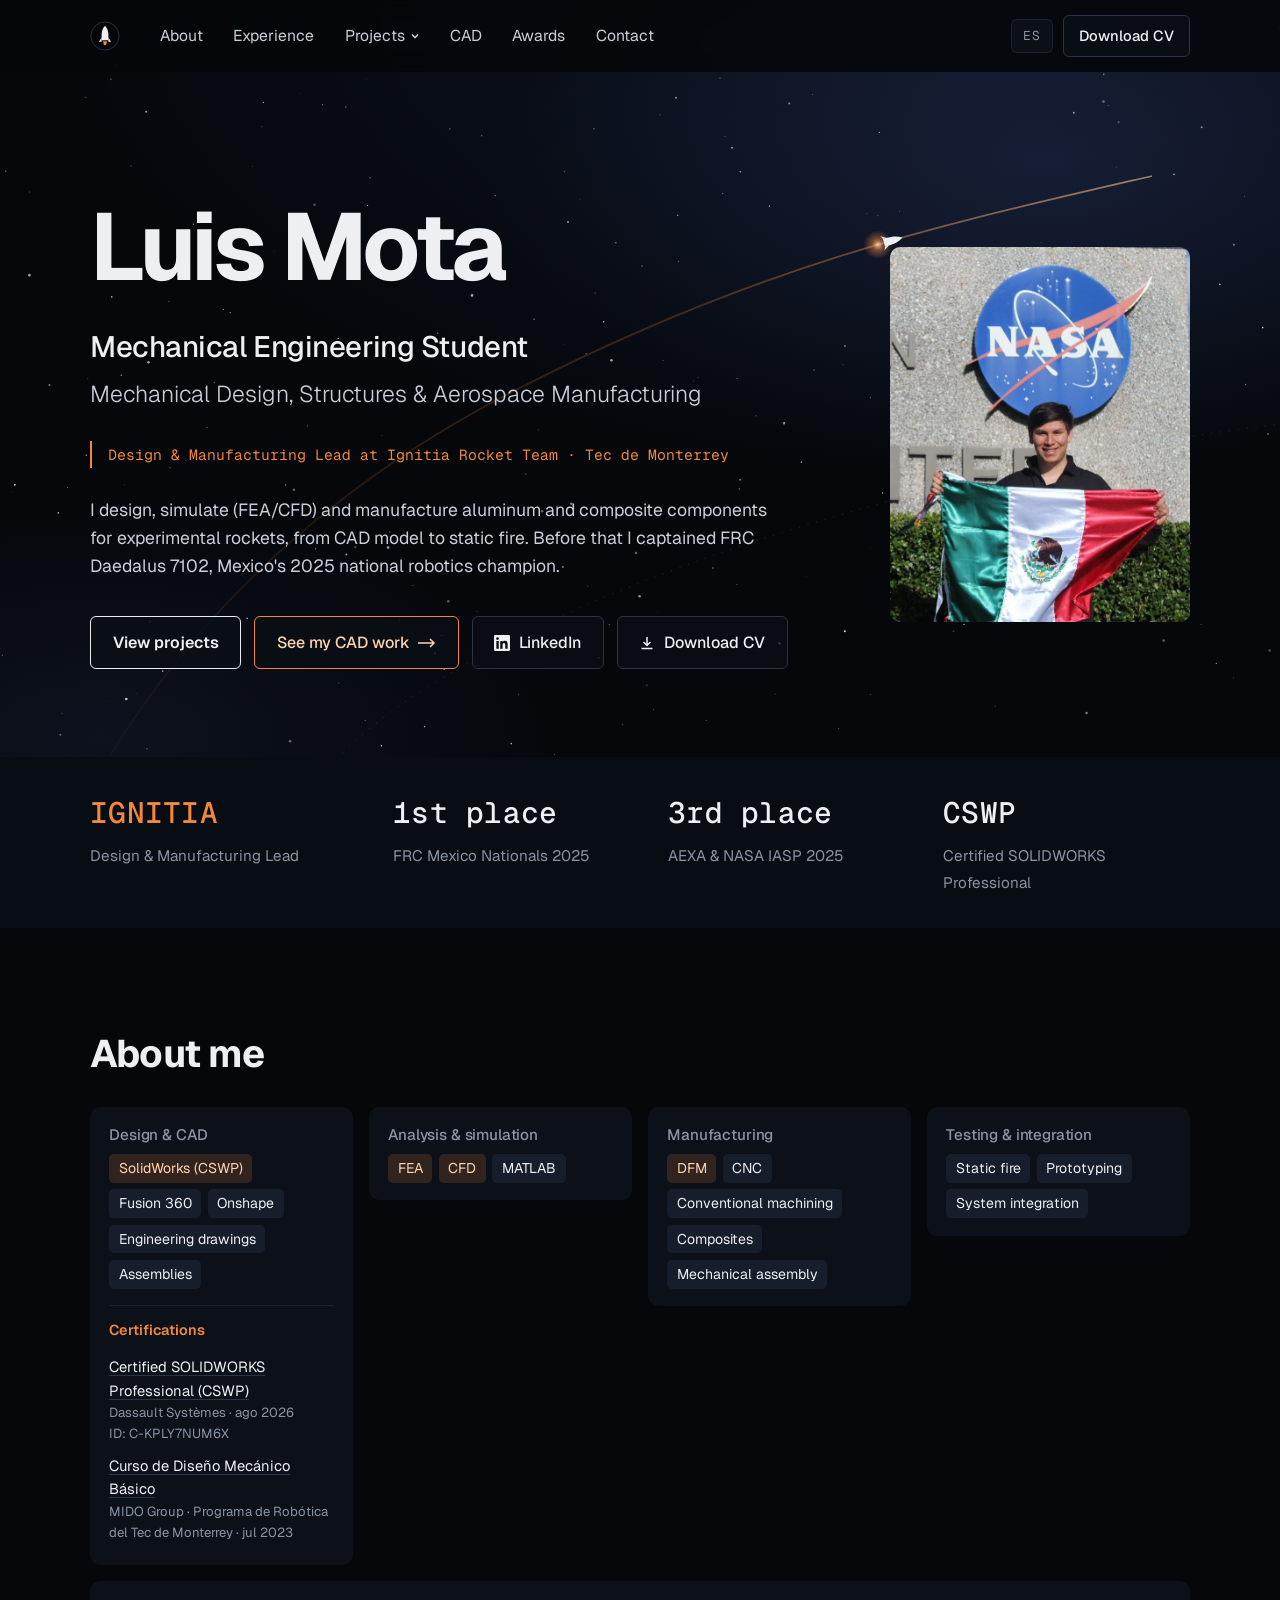
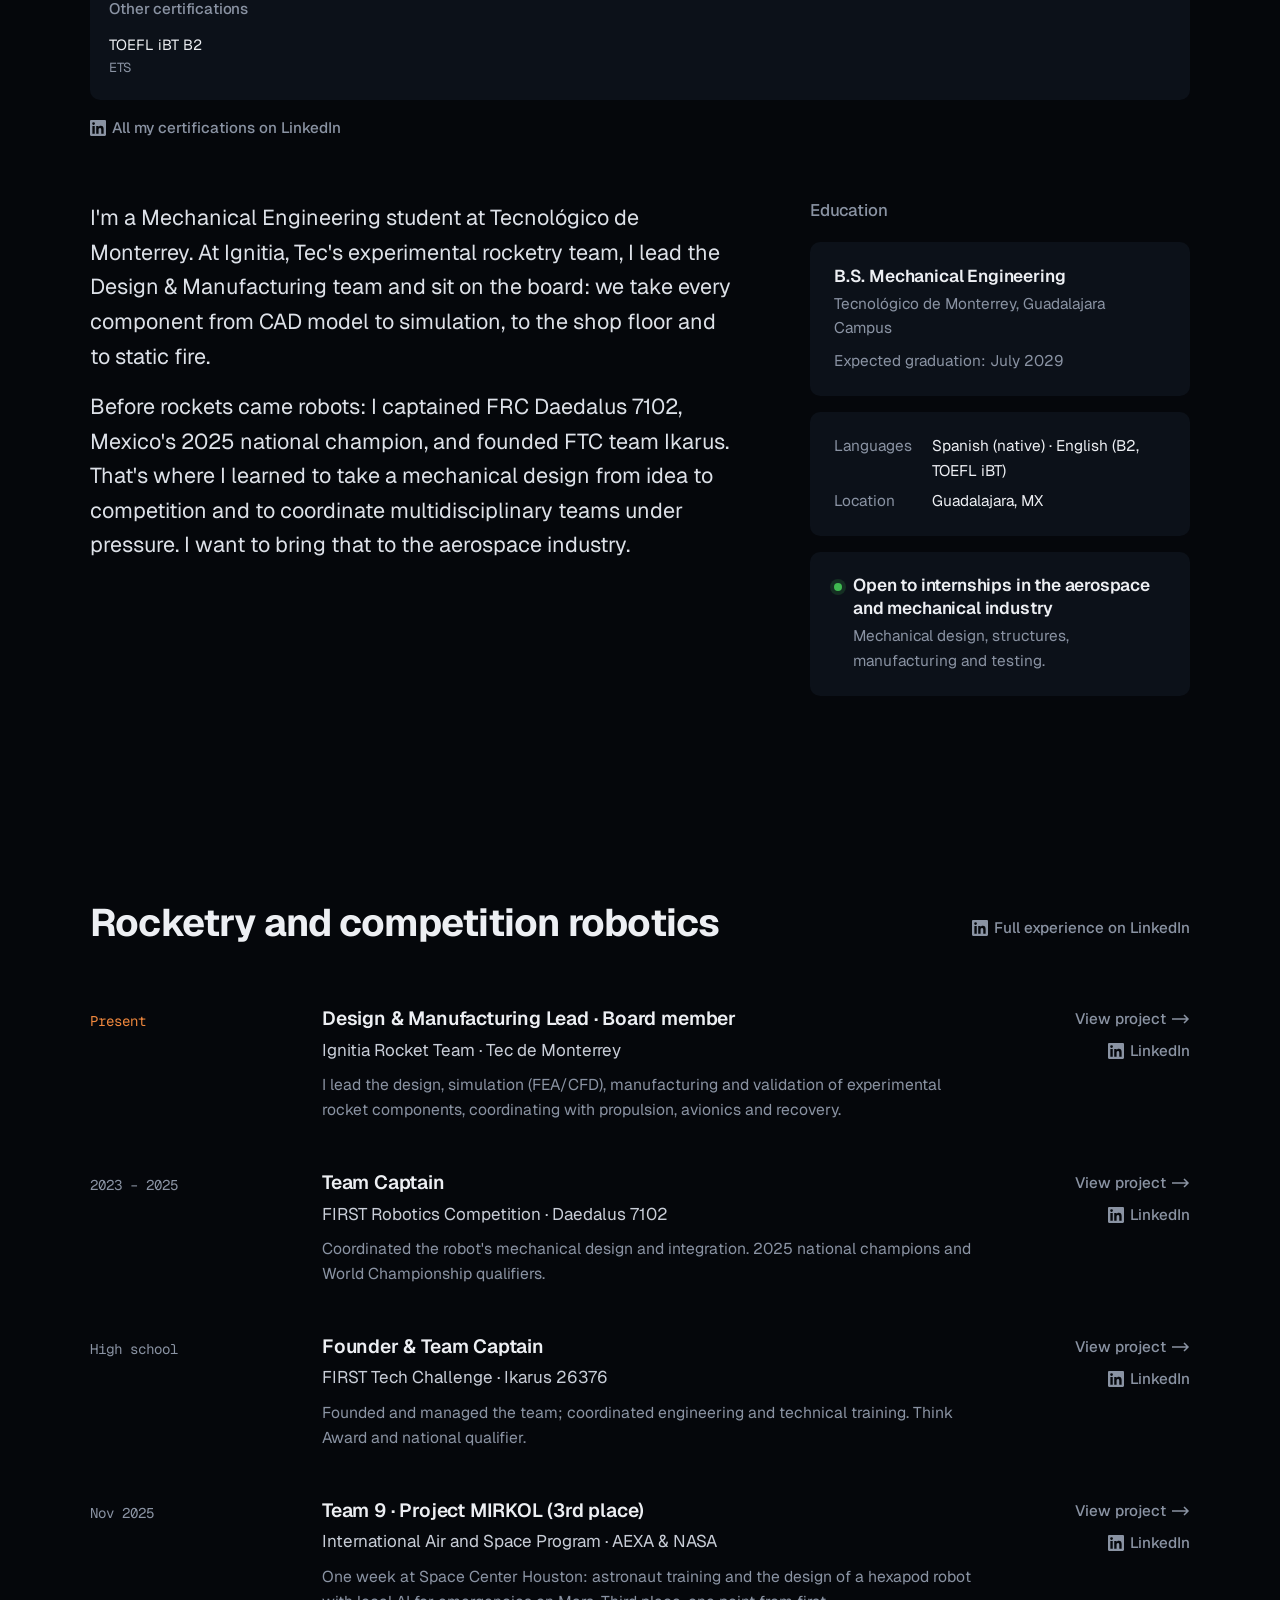
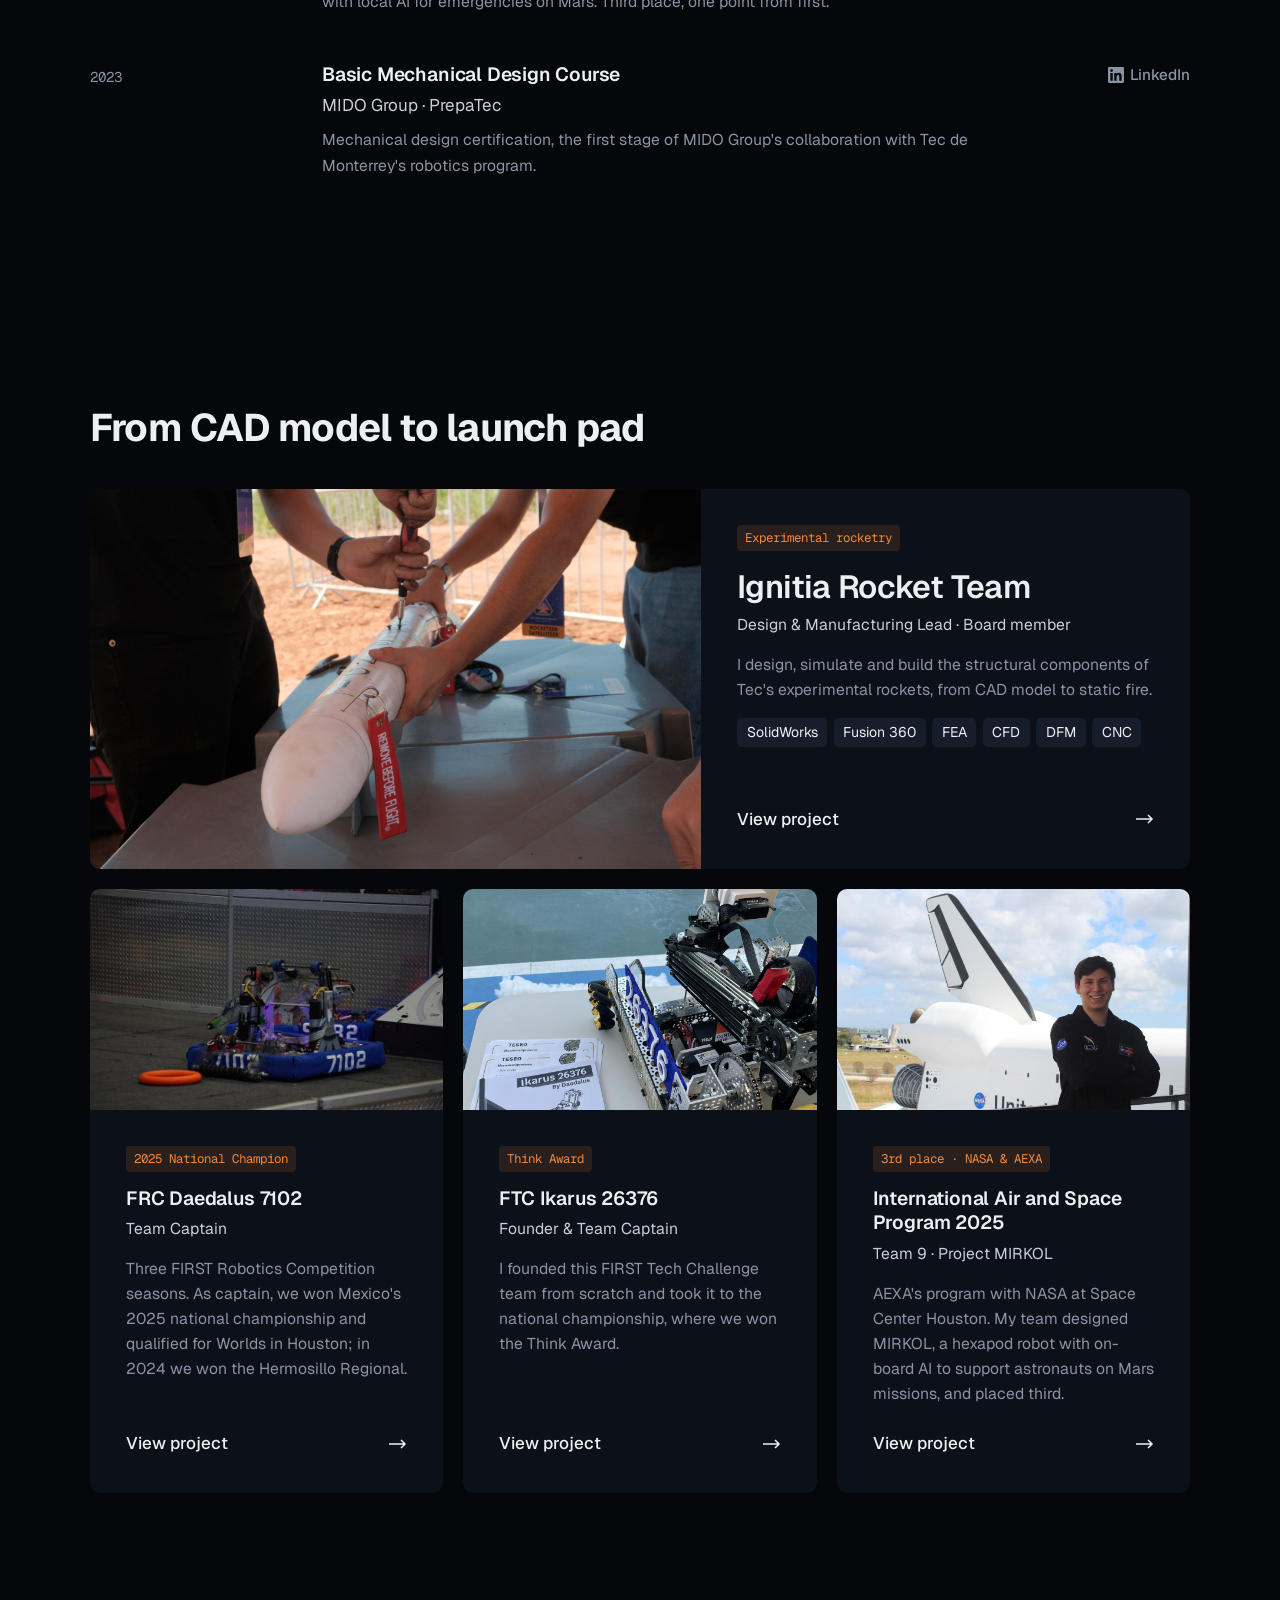
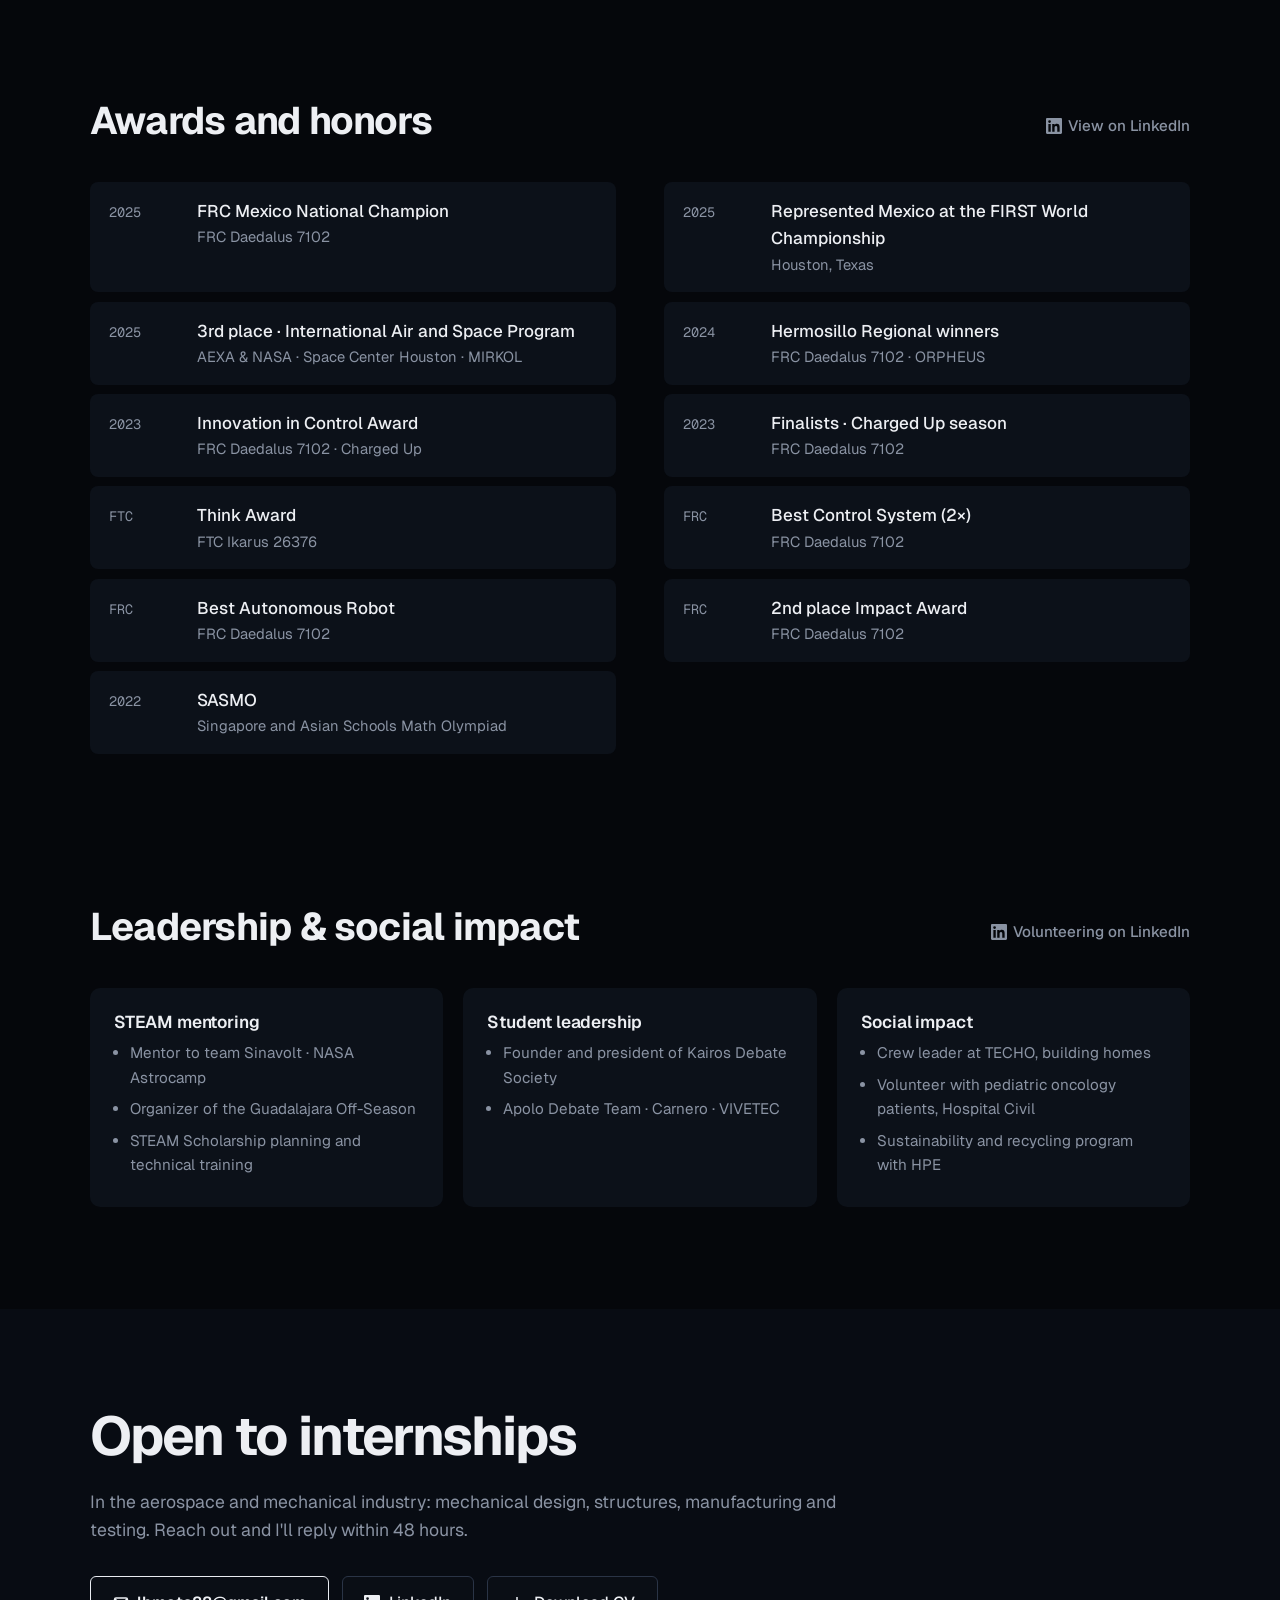
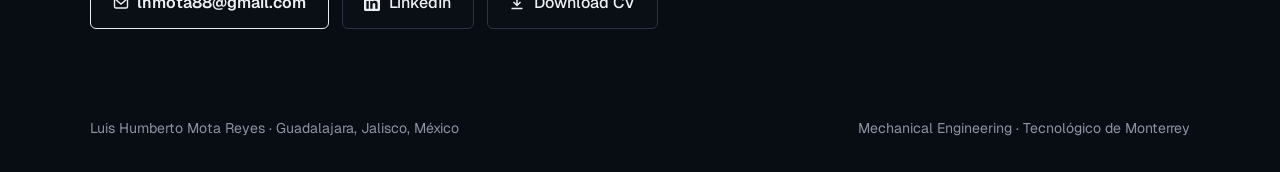
==== commit ed752680: "Add files via upload" ====
--- a/index.html
+++ b/index.html
@@ -120,7 +120,7 @@
   <div><h3><span data-l="es">Líder de Diseño y Manufactura · Mesa directiva</span><span data-l="en">Design &amp; Manufacturing Lead · Board member</span></h3><span class="org">Ignitia Rocket Team · Tec de Monterrey</span><p data-l="es">Lidero el diseño, simulación (FEA/CFD), manufactura y validación de componentes de cohetes experimentales, en coordinación con propulsión, aviónica y recuperación.</p><p data-l="en">I lead the design, simulation (FEA/CFD), manufacturing and validation of experimental rocket components, coordinating with propulsion, avionics and recovery.</p></div>
   <div class="links"><a class="more" href="proyectos/ignitia.html"><span data-l="es">Ver proyecto</span><span data-l="en">View project</span><svg class="arrow" viewBox="0 0 18 10" aria-hidden="true"><path d="M0 5h16M12 1l4 4-4 4"/></svg></a><a class="more" href="https://www.linkedin.com/in/luis-humberto-mota-reyes-05086a364/details/experience/" target="_blank" rel="noopener"><svg class="ico" viewBox="0 0 24 24" fill="currentColor" aria-hidden="true"><path d="M20.45 20.45h-3.56v-5.57c0-1.33-.02-3.04-1.85-3.04-1.85 0-2.14 1.45-2.14 2.94v5.67H9.34V9h3.42v1.56h.05c.48-.9 1.64-1.85 3.37-1.85 3.6 0 4.27 2.37 4.27 5.46v6.28zM5.34 7.43a2.06 2.06 0 1 1 0-4.13 2.06 2.06 0 0 1 0 4.13zM7.12 20.45H3.56V9h3.56v11.45zM22.22 0H1.77C.79 0 0 .77 0 1.73v20.54C0 23.23.79 24 1.77 24h20.45c.98 0 1.78-.77 1.78-1.73V1.73C24 .77 23.2 0 22.22 0z"/></svg>LinkedIn</a></div>
 </li><li>
-  <span class="when"><span data-l="es">2025</span><span data-l="en">2025</span></span>
+  <span class="when"><span data-l="es">2023 – 2025</span><span data-l="en">2023 – 2025</span></span>
   <div><h3><span data-l="es">Capitán</span><span data-l="en">Team Captain</span></h3><span class="org">FIRST Robotics Competition · Daedalus 7102</span><p data-l="es">Coordiné el diseño mecánico y la integración del robot. Campeones nacionales 2025 y clasificados al Mundial en Houston.</p><p data-l="en">Coordinated the robot's mechanical design and integration. 2025 national champions and World Championship qualifiers.</p></div>
   <div class="links"><a class="more" href="proyectos/frc-daedalus.html"><span data-l="es">Ver proyecto</span><span data-l="en">View project</span><svg class="arrow" viewBox="0 0 18 10" aria-hidden="true"><path d="M0 5h16M12 1l4 4-4 4"/></svg></a><a class="more" href="https://www.linkedin.com/in/luis-humberto-mota-reyes-05086a364/details/experience/" target="_blank" rel="noopener"><svg class="ico" viewBox="0 0 24 24" fill="currentColor" aria-hidden="true"><path d="M20.45 20.45h-3.56v-5.57c0-1.33-.02-3.04-1.85-3.04-1.85 0-2.14 1.45-2.14 2.94v5.67H9.34V9h3.42v1.56h.05c.48-.9 1.64-1.85 3.37-1.85 3.6 0 4.27 2.37 4.27 5.46v6.28zM5.34 7.43a2.06 2.06 0 1 1 0-4.13 2.06 2.06 0 0 1 0 4.13zM7.12 20.45H3.56V9h3.56v11.45zM22.22 0H1.77C.79 0 0 .77 0 1.73v20.54C0 23.23.79 24 1.77 24h20.45c.98 0 1.78-.77 1.78-1.73V1.73C24 .77 23.2 0 22.22 0z"/></svg>LinkedIn</a></div>
 </li><li>
@@ -167,7 +167,7 @@
     <span class="tag"><span data-l="es">Campeón Nacional 2025</span><span data-l="en">2025 National Champion</span></span>
     <h3>FRC Daedalus 7102</h3>
     <span class="role"><span data-l="es">Capitán</span><span data-l="en">Team Captain</span></span>
-    <p data-l="es">Capitán del equipo de FIRST Robotics Competition que ganó el campeonato nacional de México y clasificó al Mundial en Houston.</p><p data-l="en">Captain of the FIRST Robotics Competition team that won Mexico's national championship and qualified for Worlds in Houston.</p>
+    <p data-l="es">Tres temporadas en FIRST Robotics Competition. Como capitán, ganamos el campeonato nacional de México 2025 y clasificamos al Mundial en Houston; en 2024 ganamos el Regional Hermosillo.</p><p data-l="en">Three FIRST Robotics Competition seasons. As captain, we won Mexico's 2025 national championship and qualified for Worlds in Houston; in 2024 we won the Hermosillo Regional.</p>
     
     <span class="go"><span data-l="es">Ver proyecto</span><span data-l="en">View project</span><svg class="arrow" viewBox="0 0 18 10" aria-hidden="true"><path d="M0 5h16M12 1l4 4-4 4"/></svg></span>
   </div>
@@ -204,7 +204,7 @@
       <div><h2><span data-l="es">Premios y distinciones</span><span data-l="en">Awards and honors</span></h2></div>
       <a class="more" href="https://www.linkedin.com/in/luis-humberto-mota-reyes-05086a364/details/honors/" target="_blank" rel="noopener"><svg class="ico" viewBox="0 0 24 24" fill="currentColor" aria-hidden="true"><path d="M20.45 20.45h-3.56v-5.57c0-1.33-.02-3.04-1.85-3.04-1.85 0-2.14 1.45-2.14 2.94v5.67H9.34V9h3.42v1.56h.05c.48-.9 1.64-1.85 3.37-1.85 3.6 0 4.27 2.37 4.27 5.46v6.28zM5.34 7.43a2.06 2.06 0 1 1 0-4.13 2.06 2.06 0 0 1 0 4.13zM7.12 20.45H3.56V9h3.56v11.45zM22.22 0H1.77C.79 0 0 .77 0 1.73v20.54C0 23.23.79 24 1.77 24h20.45c.98 0 1.78-.77 1.78-1.73V1.73C24 .77 23.2 0 22.22 0z"/></svg><span data-l="es">Ver en LinkedIn</span><span data-l="en">View on LinkedIn</span></a>
     </div>
-    <ul class="awards"><li><span class="yr">2025</span><div><strong><span data-l="es">Campeón Nacional FRC México</span><span data-l="en">FRC Mexico National Champion</span></strong><span class="sub">FRC Daedalus 7102</span></div></li><li><span class="yr">2025</span><div><strong><span data-l="es">Representante de México en el Mundial de robótica</span><span data-l="en">Represented Mexico at the FIRST World Championship</span></strong><span class="sub">Houston, Texas</span></div></li><li><span class="yr">2025</span><div><strong><span data-l="es">3er lugar · International Air and Space Program</span><span data-l="en">3rd place · International Air and Space Program</span></strong><span class="sub">AEXA &amp; NASA · Space Center Houston · MIRKOL</span></div></li><li><span class="yr">FTC</span><div><strong><span data-l="es">Think Award</span><span data-l="en">Think Award</span></strong><span class="sub">FTC Ikarus 26376</span></div></li><li><span class="yr">FRC</span><div><strong><span data-l="es">Mejor Sistema de Control (2 veces)</span><span data-l="en">Best Control System (2×)</span></strong><span class="sub">FRC Daedalus 7102</span></div></li><li><span class="yr">FRC</span><div><strong><span data-l="es">Mejor Robot Autónomo</span><span data-l="en">Best Autonomous Robot</span></strong><span class="sub">FRC Daedalus 7102</span></div></li><li><span class="yr">FRC</span><div><strong><span data-l="es">2º lugar Impact Award</span><span data-l="en">2nd place Impact Award</span></strong><span class="sub">FRC Daedalus 7102</span></div></li><li><span class="yr">2022</span><div><strong><span data-l="es">SASMO</span><span data-l="en">SASMO</span></strong><span class="sub">Singapore and Asian Schools Math Olympiad</span></div></li></ul>
+    <ul class="awards"><li><span class="yr">2025</span><div><strong><span data-l="es">Campeón Nacional FRC México</span><span data-l="en">FRC Mexico National Champion</span></strong><span class="sub">FRC Daedalus 7102</span></div></li><li><span class="yr">2025</span><div><strong><span data-l="es">Representante de México en el Mundial de robótica</span><span data-l="en">Represented Mexico at the FIRST World Championship</span></strong><span class="sub">Houston, Texas</span></div></li><li><span class="yr">2025</span><div><strong><span data-l="es">3er lugar · International Air and Space Program</span><span data-l="en">3rd place · International Air and Space Program</span></strong><span class="sub">AEXA &amp; NASA · Space Center Houston · MIRKOL</span></div></li><li><span class="yr">2024</span><div><strong><span data-l="es">Ganadores del Regional Hermosillo</span><span data-l="en">Hermosillo Regional winners</span></strong><span class="sub">FRC Daedalus 7102 · ORPHEUS</span></div></li><li><span class="yr">2023</span><div><strong><span data-l="es">Innovation in Control Award</span><span data-l="en">Innovation in Control Award</span></strong><span class="sub">FRC Daedalus 7102 · Charged Up</span></div></li><li><span class="yr">2023</span><div><strong><span data-l="es">Finalistas · temporada Charged Up</span><span data-l="en">Finalists · Charged Up season</span></strong><span class="sub">FRC Daedalus 7102</span></div></li><li><span class="yr">FTC</span><div><strong><span data-l="es">Think Award</span><span data-l="en">Think Award</span></strong><span class="sub">FTC Ikarus 26376</span></div></li><li><span class="yr">FRC</span><div><strong><span data-l="es">Mejor Sistema de Control (2 veces)</span><span data-l="en">Best Control System (2×)</span></strong><span class="sub">FRC Daedalus 7102</span></div></li><li><span class="yr">FRC</span><div><strong><span data-l="es">Mejor Robot Autónomo</span><span data-l="en">Best Autonomous Robot</span></strong><span class="sub">FRC Daedalus 7102</span></div></li><li><span class="yr">FRC</span><div><strong><span data-l="es">2º lugar Impact Award</span><span data-l="en">2nd place Impact Award</span></strong><span class="sub">FRC Daedalus 7102</span></div></li><li><span class="yr">2022</span><div><strong><span data-l="es">SASMO</span><span data-l="en">SASMO</span></strong><span class="sub">Singapore and Asian Schools Math Olympiad</span></div></li></ul>
   </div>
 </section>
 <section id="liderazgo" style="padding-top:clamp(2rem,4vw,3rem)">
--- a/assets/styles.css
+++ b/assets/styles.css
@@ -337,3 +337,18 @@
 @media (max-width:1100px){.skills{grid-template-columns:repeat(2,1fr)}}
 @media (max-width:560px){.skills{grid-template-columns:1fr}}
 .certs h4{font-family:inherit;text-transform:none;letter-spacing:0;font-size:.9rem;font-weight:600;color:var(--accent)}
+
+/* project clips: vertical phone footage, muted loops */
+.clips{display:grid;grid-template-columns:repeat(2,minmax(0,1fr));gap:1rem;max-width:640px}
+.clip{margin:0}
+.clip video{display:block;width:100%;aspect-ratio:9/16;object-fit:cover;border-radius:var(--radius);background:#111824;cursor:pointer}
+.clip figcaption{color:var(--muted);font-size:.9rem;margin-top:.5rem}
+.cad .media img{object-fit:contain;background:#fff}
+
+/* gallery lightbox */
+.gallery .media{cursor:zoom-in}
+.lb{position:fixed;inset:0;z-index:50;background:rgba(3,5,9,.94);display:flex;align-items:center;justify-content:center;padding:2rem}
+.lb[hidden]{display:none}
+.lb img{max-width:100%;max-height:100%;object-fit:contain;border-radius:6px}
+.lb button{position:absolute;top:1rem;right:1rem;font:inherit;color:var(--text);background:#111824;border:0;border-radius:6px;padding:.5rem .9rem;cursor:pointer}
+@media (prefers-reduced-motion:no-preference){.lb:not([hidden]) img{animation:rise .35s cubic-bezier(.2,.7,.2,1)}}
